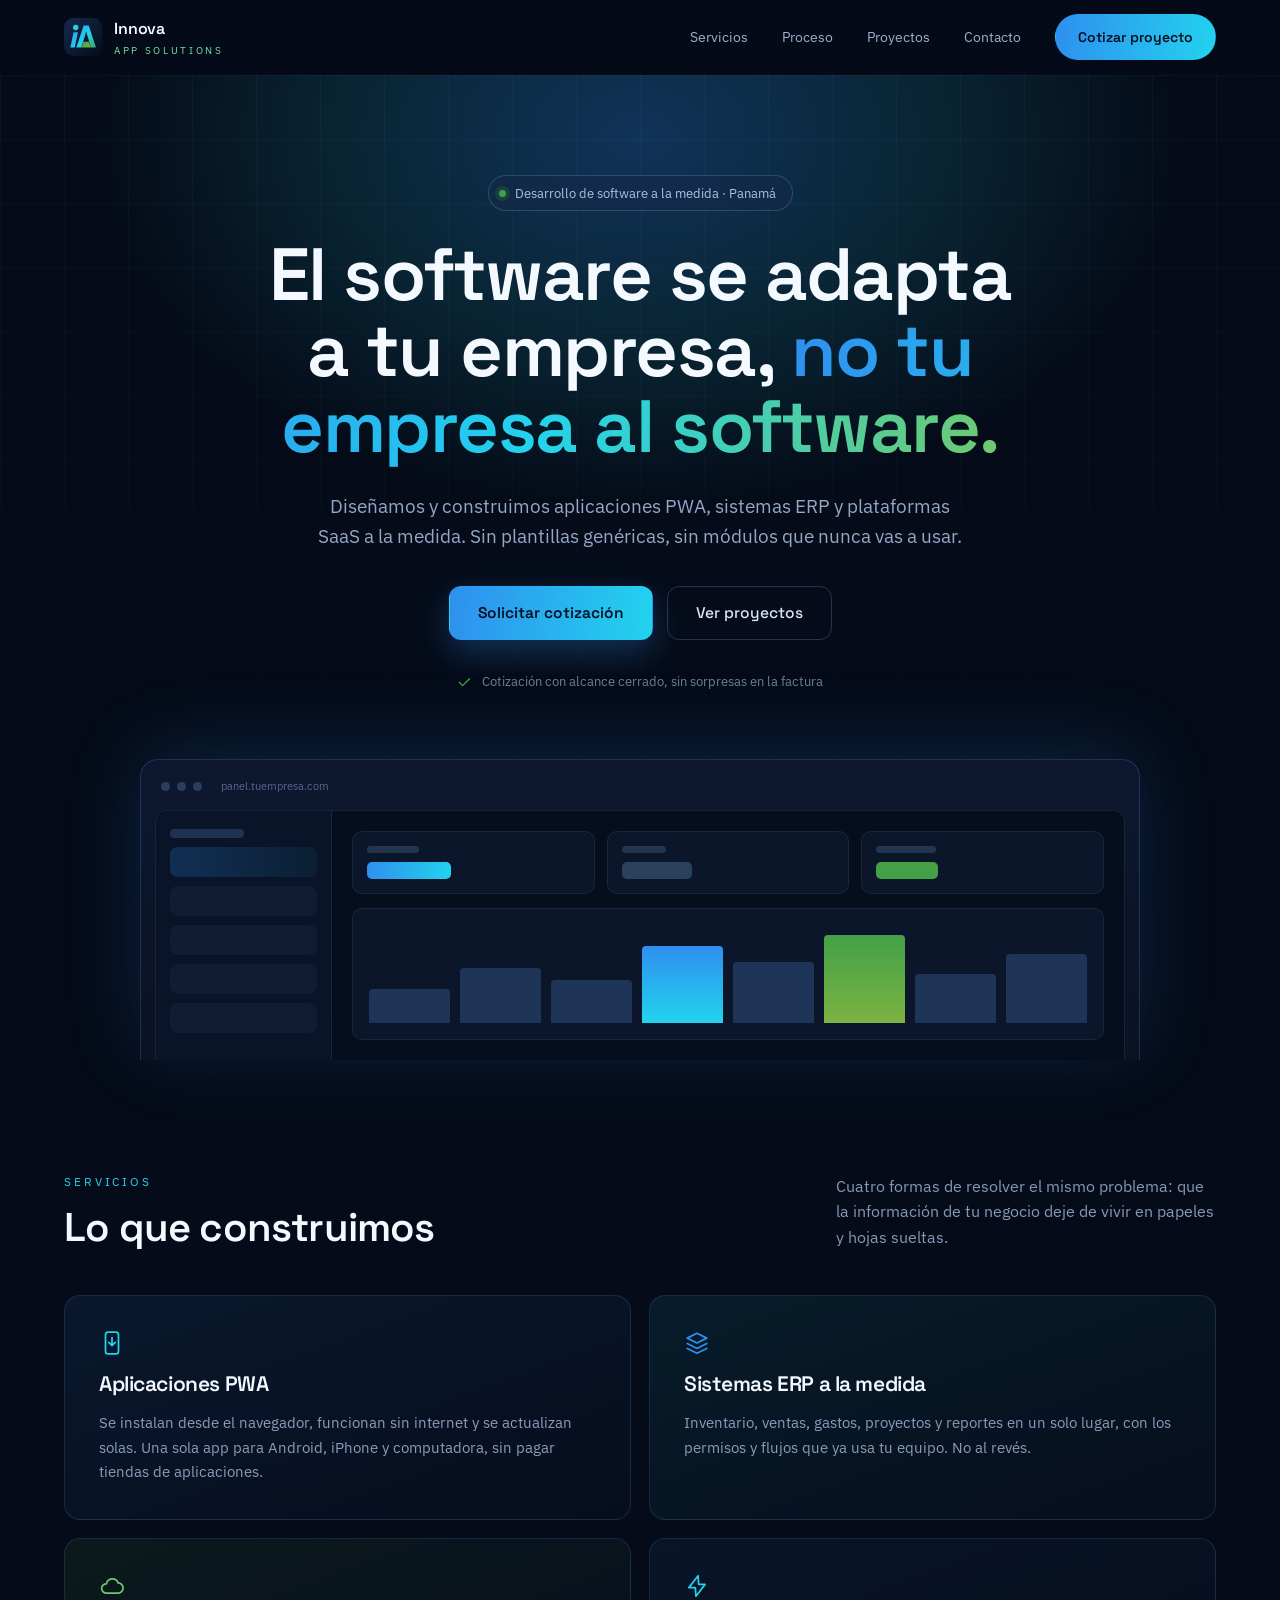
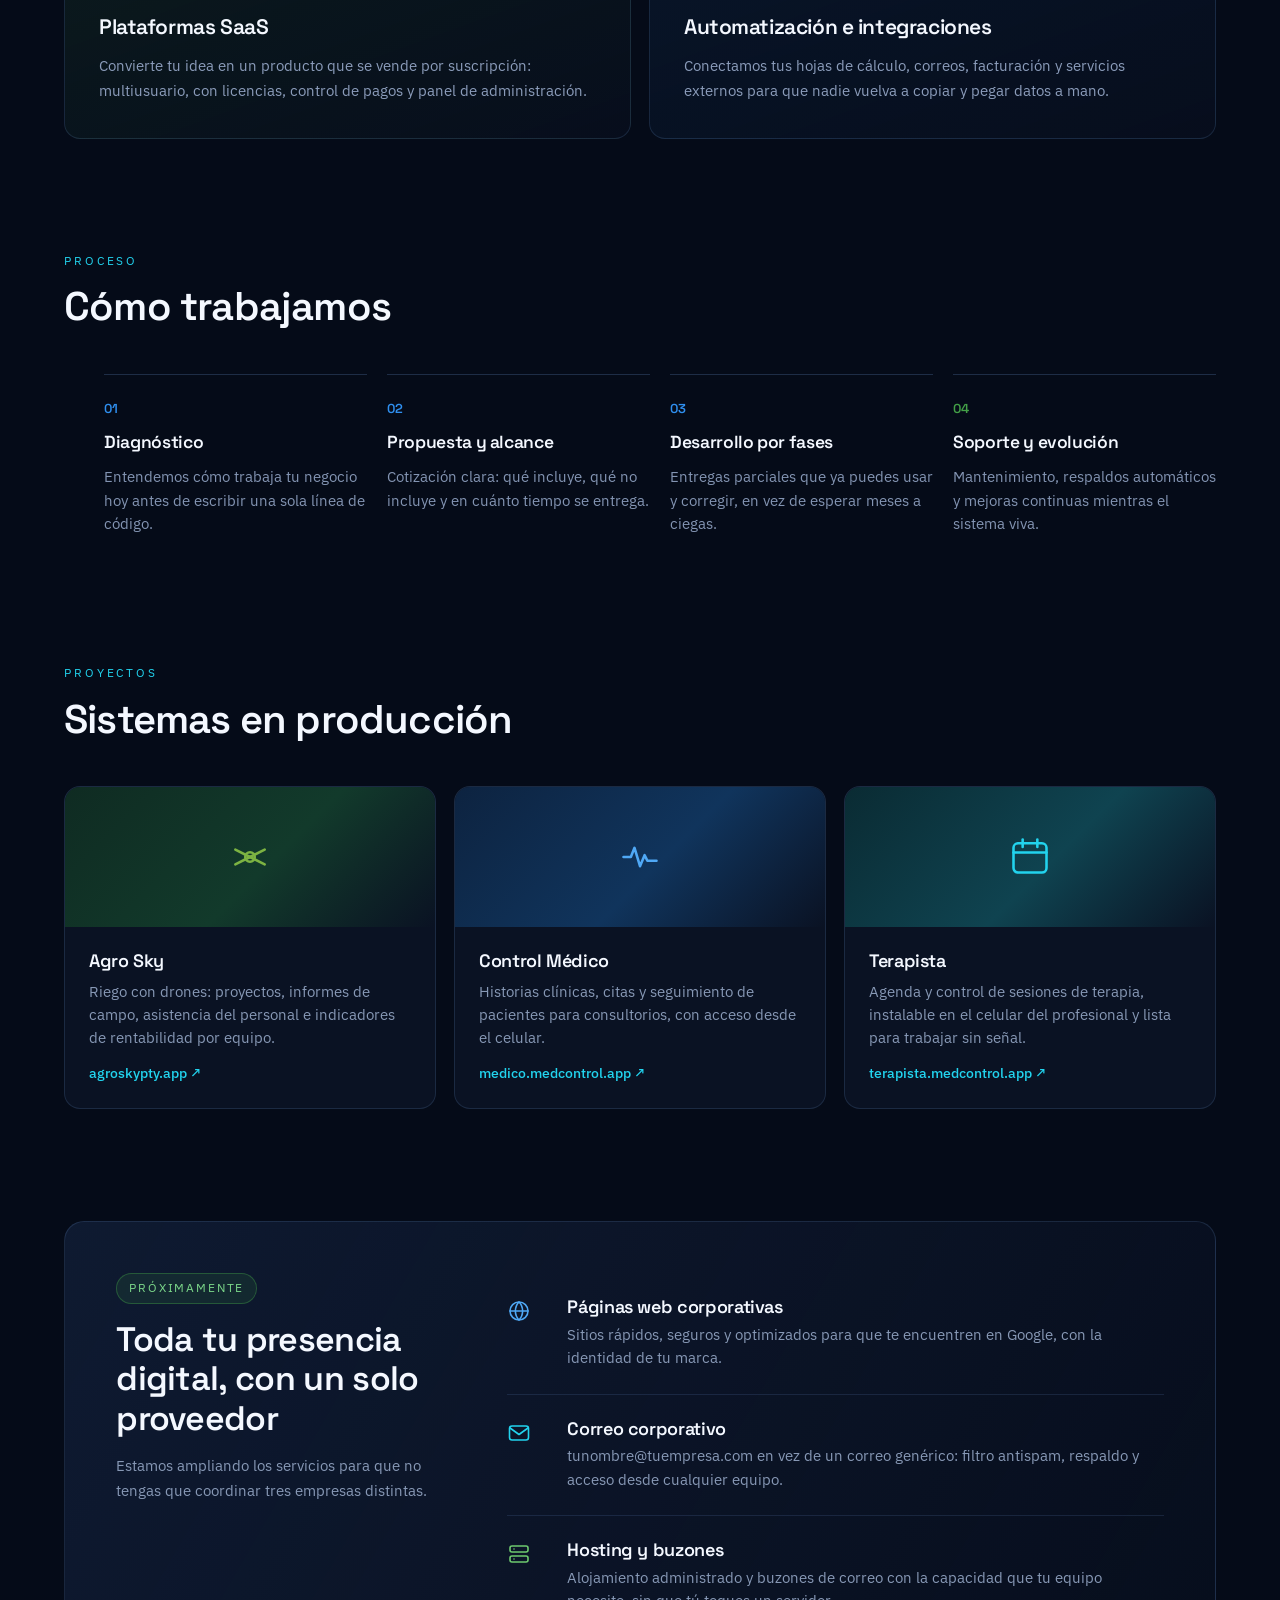
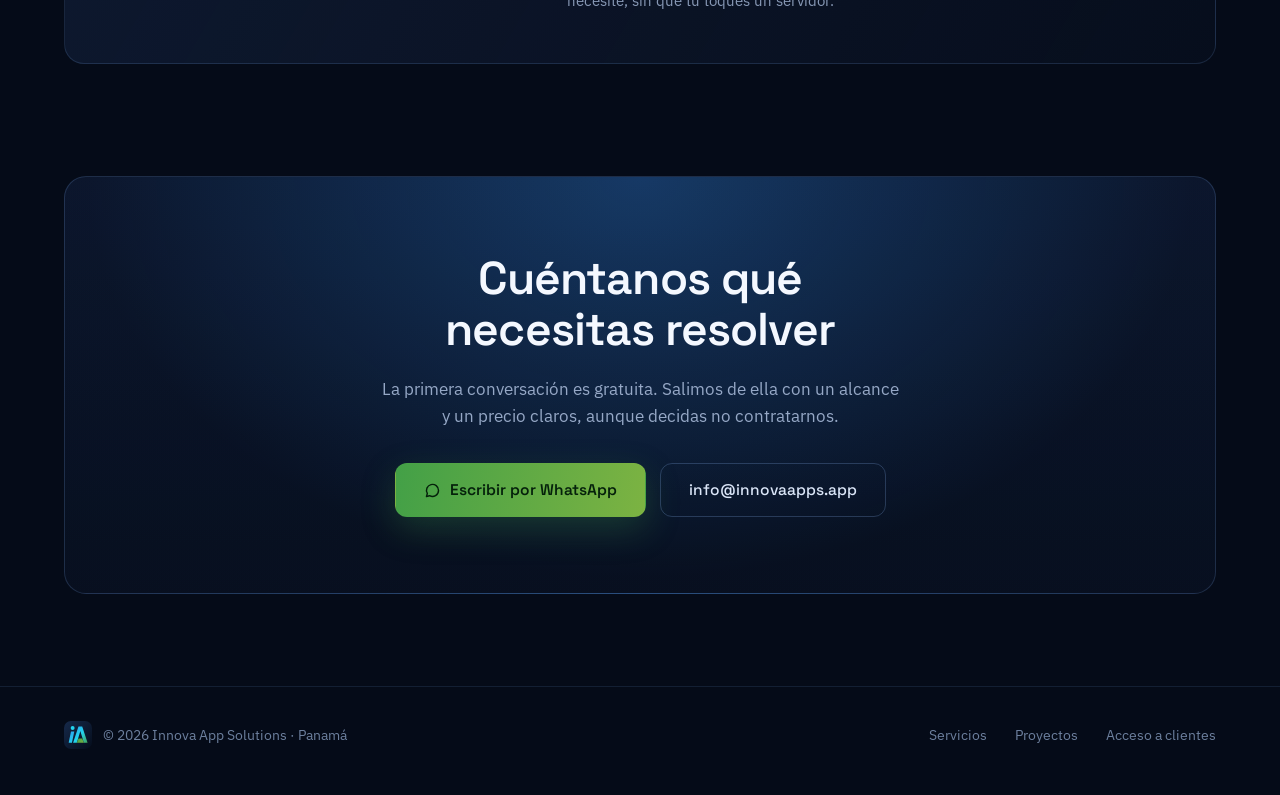
==== web/index.html @ f0f215d7 "Separar sitio web (web/) del panel (app/) y agregar la web publica El frontend del panel pasa de la " ====
<!DOCTYPE html>
<html lang="es">
<head>
<meta charset="UTF-8">
<meta name="viewport" content="width=device-width, initial-scale=1, viewport-fit=cover">

<!--
  Datos de contacto (si cambian, hay que actualizarlos en los tres lugares):
  · Dominio  innovaapps.app     → canonical, og:url, og:image, robots.txt, sitemap.xml
  · WhatsApp 50767604043        → enlace wa.me de la sección Contacto
  · Correo   info@innovaapps.app → enlace mailto y datos estructurados
-->

<title>Innova App Solutions | Software, apps PWA y sistemas ERP a la medida en Panamá</title>
<meta name="description" content="Desarrollamos aplicaciones PWA, sistemas ERP y plataformas SaaS a la medida de tu empresa en Panamá. Cotización con alcance cerrado y soporte continuo.">
<link rel="canonical" href="https://innovaapps.app/">
<meta name="theme-color" content="#050b18">

<meta property="og:type" content="website">
<meta property="og:site_name" content="Innova App Solutions">
<meta property="og:locale" content="es_PA">
<meta property="og:url" content="https://innovaapps.app/">
<meta property="og:title" content="Innova App Solutions | Software a la medida en Panamá">
<meta property="og:description" content="Aplicaciones PWA, sistemas ERP y plataformas SaaS construidos a la medida de tu operación.">
<meta property="og:image" content="https://innovaapps.app/img/icon-512.png">
<meta name="twitter:card" content="summary">

<link rel="icon" href="img/icon-192.png">
<link rel="apple-touch-icon" href="img/icon-192.png">
<link rel="manifest" href="site.webmanifest">

<link rel="preconnect" href="https://fonts.googleapis.com">
<link rel="preconnect" href="https://fonts.gstatic.com" crossorigin>
<link rel="stylesheet" href="https://fonts.googleapis.com/css2?family=Space+Grotesk:wght@400;500;600;700&family=IBM+Plex+Sans:wght@400;500;600&display=swap">
<link rel="stylesheet" href="css/styles.css">

<script type="application/ld+json">
{
  "@context": "https://schema.org",
  "@type": "ProfessionalService",
  "name": "Innova App Solutions",
  "description": "Desarrollo de aplicaciones PWA, sistemas ERP y plataformas SaaS a la medida.",
  "url": "https://innovaapps.app/",
  "email": "info@innovaapps.app",
  "areaServed": "PA",
  "address": { "@type": "PostalAddress", "addressCountry": "PA" }
}
</script>
</head>
<body>

<a class="saltar-al-contenido" href="#contenido">Saltar al contenido</a>

<!-- ====================== ENCABEZADO ====================== -->
<header class="encabezado" id="encabezado">
  <div class="contenedor encabezado__barra">

    <a class="marca" href="#inicio">
      <svg width="38" height="38" viewBox="0 0 120 120" xmlns="http://www.w3.org/2000/svg" role="img" aria-label="Innova App Solutions">
        <defs>
          <linearGradient id="marcaFondo" x1="0" y1="0" x2="120" y2="120" gradientUnits="userSpaceOnUse">
            <stop stop-color="#16294a"/><stop offset="1" stop-color="#050d1c"/>
          </linearGradient>
          <linearGradient id="marcaTrazo" x1="20" y1="24" x2="105" y2="95" gradientUnits="userSpaceOnUse">
            <stop stop-color="#2f8fef"/><stop offset="0.55" stop-color="#22d3ee"/><stop offset="1" stop-color="#43a047"/>
          </linearGradient>
          <linearGradient id="marcaVerde" x1="54" y1="74" x2="90" y2="94" gradientUnits="userSpaceOnUse">
            <stop stop-color="#43a047"/><stop offset="1" stop-color="#7cb342"/>
          </linearGradient>
        </defs>
        <rect width="120" height="120" rx="30" fill="url(#marcaFondo)"/>
        <circle cx="37" cy="30" r="8.5" fill="#22d3ee"/>
        <path d="M30 45 L44 45 L34 93 L20 93 Z" fill="url(#marcaTrazo)"/>
        <path d="M62 24 L78 24 L101 93 L85 93 L70 43 L55 93 L39 93 Z" fill="url(#marcaTrazo)"/>
        <path d="M62 75 L78 75 L85 93 L55 93 Z" fill="url(#marcaVerde)"/>
      </svg>
      <span class="marca__texto">
        <span class="marca__nombre">Innova</span>
        <span class="marca__bajada">App Solutions</span>
      </span>
    </a>

    <button class="menu-boton" id="menu-boton" type="button" aria-expanded="false" aria-controls="navegacion" aria-label="Abrir menú">
      <svg width="22" height="22" viewBox="0 0 24 24" fill="none" stroke="currentColor" stroke-width="2" stroke-linecap="round" aria-hidden="true">
        <path d="M4 7h16"/><path d="M4 12h16"/><path d="M4 17h16"/>
      </svg>
    </button>

    <nav class="navegacion" id="navegacion" aria-label="Navegación principal">
      <a class="navegacion__enlace" href="#servicios">Servicios</a>
      <a class="navegacion__enlace" href="#proceso">Proceso</a>
      <a class="navegacion__enlace" href="#proyectos">Proyectos</a>
      <a class="navegacion__enlace" href="#contacto">Contacto</a>
      <a class="boton boton--nav" href="#contacto">Cotizar proyecto</a>
    </nav>

  </div>
</header>

<main id="contenido">

  <!-- ====================== HERO ====================== -->
  <section class="hero" id="inicio">
    <div class="fondo-hero" aria-hidden="true">
      <span class="fondo-hero__brillo"></span>
      <span class="fondo-hero__malla"></span>
    </div>

    <div class="contenedor hero__inner">
      <p class="etiqueta">
        <span class="etiqueta__punto" aria-hidden="true"></span>
        Desarrollo de software a la medida · Panamá
      </p>

      <h1 class="hero__titulo">
        El software se adapta a tu empresa,
        <span class="texto-degradado">no tu empresa al software.</span>
      </h1>

      <p class="hero__bajada">
        Diseñamos y construimos aplicaciones PWA, sistemas ERP y plataformas SaaS a la medida.
        Sin plantillas genéricas, sin módulos que nunca vas a usar.
      </p>

      <div class="hero__acciones">
        <a class="boton boton--principal" href="#contacto">Solicitar cotización</a>
        <a class="boton boton--borde" href="#proyectos">Ver proyectos</a>
      </div>

      <p class="hero__nota">
        <svg width="15" height="15" viewBox="0 0 24 24" fill="none" stroke="#43a047" stroke-width="2.2" stroke-linecap="round" stroke-linejoin="round" aria-hidden="true"><path d="M20 6 L9 17 L4 12"/></svg>
        Cotización con alcance cerrado, sin sorpresas en la factura
      </p>
    </div>

    <!-- Maqueta decorativa de un panel de gestión -->
    <div class="contenedor maqueta" aria-hidden="true">
      <div class="maqueta__ventana">
        <div class="maqueta__barra">
          <span class="maqueta__punto"></span>
          <span class="maqueta__punto"></span>
          <span class="maqueta__punto"></span>
          <span class="maqueta__url">panel.tuempresa.com</span>
        </div>
        <div class="maqueta__cuerpo">
          <div class="maqueta__lateral">
            <span class="maqueta__titulo-falso"></span>
            <span class="maqueta__item maqueta__item--activo"></span>
            <span class="maqueta__item"></span>
            <span class="maqueta__item"></span>
            <span class="maqueta__item"></span>
            <span class="maqueta__item"></span>
          </div>
          <div class="maqueta__panel">
            <div class="maqueta__tarjetas">
              <div class="maqueta__tarjeta">
                <span class="maqueta__etiqueta-falsa" style="width: 52px;"></span>
                <span class="maqueta__cifra-falsa maqueta__cifra-falsa--azul" style="width: 84px;"></span>
              </div>
              <div class="maqueta__tarjeta">
                <span class="maqueta__etiqueta-falsa" style="width: 44px;"></span>
                <span class="maqueta__cifra-falsa" style="width: 70px;"></span>
              </div>
              <div class="maqueta__tarjeta">
                <span class="maqueta__etiqueta-falsa" style="width: 60px;"></span>
                <span class="maqueta__cifra-falsa maqueta__cifra-falsa--verde" style="width: 62px;"></span>
              </div>
            </div>
            <div class="maqueta__grafica">
              <span class="maqueta__barra-grafica" style="height: 34%;"></span>
              <span class="maqueta__barra-grafica" style="height: 56%;"></span>
              <span class="maqueta__barra-grafica" style="height: 44%;"></span>
              <span class="maqueta__barra-grafica maqueta__barra-grafica--azul" style="height: 78%;"></span>
              <span class="maqueta__barra-grafica" style="height: 62%;"></span>
              <span class="maqueta__barra-grafica maqueta__barra-grafica--verde" style="height: 90%;"></span>
              <span class="maqueta__barra-grafica" style="height: 50%;"></span>
              <span class="maqueta__barra-grafica" style="height: 70%;"></span>
            </div>
          </div>
        </div>
      </div>
    </div>
  </section>

  <!-- ====================== SERVICIOS ====================== -->
  <section class="seccion" id="servicios">
    <div class="contenedor">

      <div class="seccion__encabezado">
        <div class="seccion__intro">
          <p class="seccion__rotulo">Servicios</p>
          <h2 class="seccion__titulo">Lo que construimos</h2>
        </div>
        <p class="seccion__apoyo">
          Cuatro formas de resolver el mismo problema: que la información de tu negocio
          deje de vivir en papeles y hojas sueltas.
        </p>
      </div>

      <div class="servicios">

        <article class="servicio">
          <svg width="26" height="26" viewBox="0 0 24 24" fill="none" stroke="#22d3ee" stroke-width="1.6" stroke-linecap="round" stroke-linejoin="round" aria-hidden="true">
            <rect x="6" y="2" width="12" height="20" rx="2.5"/><path d="M12 7 v7"/><path d="M9 11.5 L12 14.5 L15 11.5"/>
          </svg>
          <h3 class="servicio__titulo">Aplicaciones PWA</h3>
          <p class="servicio__texto">
            Se instalan desde el navegador, funcionan sin internet y se actualizan solas.
            Una sola app para Android, iPhone y computadora, sin pagar tiendas de aplicaciones.
          </p>
        </article>

        <article class="servicio servicio--cyan">
          <svg width="26" height="26" viewBox="0 0 24 24" fill="none" stroke="#2f8fef" stroke-width="1.6" stroke-linecap="round" stroke-linejoin="round" aria-hidden="true">
            <path d="M12 3 L21 7.5 L12 12 L3 7.5 Z"/><path d="M3 12.5 L12 17 L21 12.5"/><path d="M3 17 L12 21.5 L21 17"/>
          </svg>
          <h3 class="servicio__titulo">Sistemas ERP a la medida</h3>
          <p class="servicio__texto">
            Inventario, ventas, gastos, proyectos y reportes en un solo lugar, con los permisos
            y flujos que ya usa tu equipo. No al revés.
          </p>
        </article>

        <article class="servicio servicio--verde">
          <svg width="26" height="26" viewBox="0 0 24 24" fill="none" stroke="#6ec96f" stroke-width="1.6" stroke-linecap="round" stroke-linejoin="round" aria-hidden="true">
            <path d="M6.5 18.5 A4.2 4.2 0 0 1 6.8 10.1 A5.6 5.6 0 0 1 17.6 9.2 A3.9 3.9 0 0 1 17.6 18.5 Z"/>
          </svg>
          <h3 class="servicio__titulo">Plataformas SaaS</h3>
          <p class="servicio__texto">
            Convierte tu idea en un producto que se vende por suscripción: multiusuario,
            con licencias, control de pagos y panel de administración.
          </p>
        </article>

        <article class="servicio servicio--azul">
          <svg width="26" height="26" viewBox="0 0 24 24" fill="none" stroke="#22d3ee" stroke-width="1.6" stroke-linecap="round" stroke-linejoin="round" aria-hidden="true">
            <path d="M13 2.5 L4.5 13.5 h6 L11 21.5 L19.5 10.5 h-6 Z"/>
          </svg>
          <h3 class="servicio__titulo">Automatización e integraciones</h3>
          <p class="servicio__texto">
            Conectamos tus hojas de cálculo, correos, facturación y servicios externos
            para que nadie vuelva a copiar y pegar datos a mano.
          </p>
        </article>

      </div>
    </div>
  </section>

  <!-- ====================== PROCESO ====================== -->
  <section class="seccion" id="proceso">
    <div class="contenedor">

      <div class="seccion__encabezado">
        <div class="seccion__intro">
          <p class="seccion__rotulo">Proceso</p>
          <h2 class="seccion__titulo">Cómo trabajamos</h2>
        </div>
      </div>

      <ol class="proceso">
        <li class="paso">
          <span class="paso__numero">01</span>
          <h3 class="paso__titulo">Diagnóstico</h3>
          <p class="paso__texto">Entendemos cómo trabaja tu negocio hoy antes de escribir una sola línea de código.</p>
        </li>
        <li class="paso">
          <span class="paso__numero">02</span>
          <h3 class="paso__titulo">Propuesta y alcance</h3>
          <p class="paso__texto">Cotización clara: qué incluye, qué no incluye y en cuánto tiempo se entrega.</p>
        </li>
        <li class="paso">
          <span class="paso__numero">03</span>
          <h3 class="paso__titulo">Desarrollo por fases</h3>
          <p class="paso__texto">Entregas parciales que ya puedes usar y corregir, en vez de esperar meses a ciegas.</p>
        </li>
        <li class="paso">
          <span class="paso__numero paso__numero--verde">04</span>
          <h3 class="paso__titulo">Soporte y evolución</h3>
          <p class="paso__texto">Mantenimiento, respaldos automáticos y mejoras continuas mientras el sistema viva.</p>
        </li>
      </ol>

    </div>
  </section>

  <!-- ====================== PROYECTOS ====================== -->
  <section class="seccion" id="proyectos">
    <div class="contenedor">

      <div class="seccion__encabezado">
        <div class="seccion__intro">
          <p class="seccion__rotulo">Proyectos</p>
          <h2 class="seccion__titulo">Sistemas en producción</h2>
        </div>
      </div>

      <div class="proyectos">

        <article class="proyecto">
          <div class="proyecto__portada proyecto__portada--verde">
            <svg width="44" height="44" viewBox="0 0 24 24" fill="none" stroke="#7cb342" stroke-width="1.4" stroke-linecap="round" aria-hidden="true">
              <path d="M12 12 L4 8"/><path d="M12 12 L20 8"/><path d="M12 12 L4 16"/><path d="M12 12 L20 16"/><circle cx="12" cy="12" r="2.6"/>
            </svg>
          </div>
          <div class="proyecto__cuerpo">
            <h3 class="proyecto__titulo">Agro Sky</h3>
            <p class="proyecto__texto">
              Riego con drones: proyectos, informes de campo, asistencia del personal
              e indicadores de rentabilidad por equipo.
            </p>
            <a class="proyecto__enlace" href="https://agroskypty.app" target="_blank" rel="noopener">agroskypty.app ↗</a>
          </div>
        </article>

        <article class="proyecto">
          <div class="proyecto__portada proyecto__portada--azul">
            <svg width="44" height="44" viewBox="0 0 24 24" fill="none" stroke="#4fa8f5" stroke-width="1.4" stroke-linecap="round" stroke-linejoin="round" aria-hidden="true">
              <path d="M3 12 h4 l2 -5 l3 10 l2.5 -6 l1.5 3 h5"/>
            </svg>
          </div>
          <div class="proyecto__cuerpo">
            <h3 class="proyecto__titulo">Control Médico</h3>
            <p class="proyecto__texto">
              Historias clínicas, citas y seguimiento de pacientes para consultorios,
              con acceso desde el celular.
            </p>
            <a class="proyecto__enlace" href="https://medico.medcontrol.app" target="_blank" rel="noopener">medico.medcontrol.app ↗</a>
          </div>
        </article>

        <article class="proyecto">
          <div class="proyecto__portada proyecto__portada--cyan">
            <svg width="44" height="44" viewBox="0 0 24 24" fill="none" stroke="#22d3ee" stroke-width="1.4" stroke-linecap="round" stroke-linejoin="round" aria-hidden="true">
              <rect x="3" y="4.5" width="18" height="16" rx="2.5"/><path d="M3 9.5 h18"/><path d="M8 2.5 v4"/><path d="M16 2.5 v4"/>
            </svg>
          </div>
          <div class="proyecto__cuerpo">
            <h3 class="proyecto__titulo">Terapista</h3>
            <p class="proyecto__texto">
              Agenda y control de sesiones de terapia, instalable en el celular del profesional
              y lista para trabajar sin señal.
            </p>
            <a class="proyecto__enlace" href="https://terapista.medcontrol.app" target="_blank" rel="noopener">terapista.medcontrol.app ↗</a>
          </div>
        </article>

      </div>
    </div>
  </section>

  <!-- ====================== PRÓXIMAMENTE ====================== -->
  <section class="seccion" id="expansion">
    <div class="contenedor">
      <div class="expansion">

        <div class="expansion__intro">
          <p class="insignia">Próximamente</p>
          <h2 class="expansion__titulo">Toda tu presencia digital, con un solo proveedor</h2>
          <p class="expansion__texto">
            Estamos ampliando los servicios para que no tengas que coordinar tres empresas distintas.
          </p>
        </div>

        <div class="expansion__lista">

          <div class="expansion__item">
            <svg width="24" height="24" viewBox="0 0 24 24" fill="none" stroke="#4fa8f5" stroke-width="1.6" stroke-linecap="round" stroke-linejoin="round" aria-hidden="true">
              <circle cx="12" cy="12" r="9"/><path d="M3 12 h18"/><path d="M12 3 a13 13 0 0 1 0 18 a13 13 0 0 1 0 -18"/>
            </svg>
            <div class="expansion__detalle">
              <h3 class="expansion__item-titulo">Páginas web corporativas</h3>
              <p class="expansion__item-texto">
                Sitios rápidos, seguros y optimizados para que te encuentren en Google,
                con la identidad de tu marca.
              </p>
            </div>
          </div>

          <div class="expansion__item">
            <svg width="24" height="24" viewBox="0 0 24 24" fill="none" stroke="#22d3ee" stroke-width="1.6" stroke-linecap="round" stroke-linejoin="round" aria-hidden="true">
              <rect x="2.5" y="5" width="19" height="14" rx="2.5"/><path d="M3 7 L12 13.5 L21 7"/>
            </svg>
            <div class="expansion__detalle">
              <h3 class="expansion__item-titulo">Correo corporativo</h3>
              <p class="expansion__item-texto">
                tunombre@tuempresa.com en vez de un correo genérico: filtro antispam,
                respaldo y acceso desde cualquier equipo.
              </p>
            </div>
          </div>

          <div class="expansion__item">
            <svg width="24" height="24" viewBox="0 0 24 24" fill="none" stroke="#6ec96f" stroke-width="1.6" stroke-linecap="round" stroke-linejoin="round" aria-hidden="true">
              <rect x="3" y="4" width="18" height="6" rx="2"/><rect x="3" y="14" width="18" height="6" rx="2"/><path d="M7 7 h0.01"/><path d="M7 17 h0.01"/>
            </svg>
            <div class="expansion__detalle">
              <h3 class="expansion__item-titulo">Hosting y buzones</h3>
              <p class="expansion__item-texto">
                Alojamiento administrado y buzones de correo con la capacidad que tu equipo
                necesite, sin que tú toques un servidor.
              </p>
            </div>
          </div>

        </div>
      </div>
    </div>
  </section>

  <!-- ====================== CONTACTO ====================== -->
  <section class="seccion" id="contacto">
    <div class="contenedor">
      <div class="contacto">
        <h2 class="contacto__titulo">Cuéntanos qué necesitas resolver</h2>
        <p class="contacto__texto">
          La primera conversación es gratuita. Salimos de ella con un alcance y un precio claros,
          aunque decidas no contratarnos.
        </p>
        <div class="contacto__acciones">
          <a class="boton boton--verde" href="https://wa.me/50767604043" target="_blank" rel="noopener">
            <svg width="17" height="17" viewBox="0 0 24 24" fill="none" stroke="currentColor" stroke-width="2" stroke-linecap="round" stroke-linejoin="round" aria-hidden="true">
              <path d="M20.5 12 a8.5 8.5 0 0 1 -12.6 7.4 L3.5 20.5 L4.7 16.2 A8.5 8.5 0 1 1 20.5 12 Z"/>
            </svg>
            Escribir por WhatsApp
          </a>
          <a class="boton boton--borde" href="mailto:info@innovaapps.app">info@innovaapps.app</a>
        </div>
      </div>
    </div>
  </section>

</main>

<!-- ====================== PIE ====================== -->
<footer class="pie">
  <div class="contenedor pie__barra">
    <p class="pie__marca">
      <svg width="28" height="28" viewBox="0 0 120 120" xmlns="http://www.w3.org/2000/svg" aria-hidden="true">
        <rect width="120" height="120" rx="30" fill="url(#marcaFondo)"/>
        <circle cx="37" cy="30" r="8.5" fill="#22d3ee"/>
        <path d="M30 45 L44 45 L34 93 L20 93 Z" fill="url(#marcaTrazo)"/>
        <path d="M62 24 L78 24 L101 93 L85 93 L70 43 L55 93 L39 93 Z" fill="url(#marcaTrazo)"/>
        <path d="M62 75 L78 75 L85 93 L55 93 Z" fill="url(#marcaVerde)"/>
      </svg>
      <span>&copy; <span id="anio">2026</span> Innova App Solutions · Panamá</span>
    </p>
    <nav class="pie__enlaces" aria-label="Enlaces del pie">
      <a href="#servicios">Servicios</a>
      <a href="#proyectos">Proyectos</a>
      <a href="https://app.innovaapps.app" target="_blank" rel="noopener">Acceso a clientes</a>
    </nav>
  </div>
</footer>

<script src="js/main.js" defer></script>
</body>
</html>
---- web/css/styles.css ----
/* ==========================================================================
   Innova App Solutions — sitio web público
   Paleta y tipografía de la marca. Modo oscuro fijo (dirección "Opción A").
   ========================================================================== */

:root {
  --navy-900: #050b18;
  --navy-800: #0a1223;
  --navy-700: #0c1830;
  --navy-600: #101c33;

  --blue: #2f8fef;
  --cyan: #22d3ee;
  --green: #43a047;
  --green-2: #7cb342;

  --texto: #cfdaef;
  --texto-fuerte: #f4f8ff;
  --texto-suave: #8798b5;
  --texto-tenue: #6c8099;

  --borde: rgba(120, 165, 230, 0.16);
  --borde-fuerte: rgba(140, 180, 240, 0.24);

  --degradado: linear-gradient(100deg, var(--blue), var(--cyan));
  --degradado-texto: linear-gradient(96deg, #2f8fef 0%, #22d3ee 48%, #6ec96f 100%);

  --radio: 16px;
  --radio-sm: 12px;

  --ancho: 1280px;
  --gutter: clamp(20px, 5vw, 80px);

  --fuente-titulo: "Space Grotesk", ui-sans-serif, system-ui, sans-serif;
  --fuente-texto: "IBM Plex Sans", ui-sans-serif, system-ui, sans-serif;
}

*,
*::before,
*::after { box-sizing: border-box; }

html {
  scroll-behavior: smooth;
  scroll-padding-top: 96px;
  -webkit-text-size-adjust: 100%;
}

body {
  margin: 0;
  background: var(--navy-900);
  color: var(--texto);
  font-family: var(--fuente-texto);
  font-size: 16px;
  line-height: 1.6;
  -webkit-font-smoothing: antialiased;
  overflow-x: hidden;
}

h1, h2, h3, h4 {
  margin: 0;
  font-family: var(--fuente-titulo);
  font-weight: 600;
  letter-spacing: -0.02em;
  line-height: 1.1;
  color: var(--texto-fuerte);
}

p { margin: 0; }
img, svg { max-width: 100%; }
ul { margin: 0; padding: 0; list-style: none; }

a {
  color: var(--cyan);
  text-decoration: none;
  transition: color 0.16s ease;
}
a:hover { color: #7ce7f7; }

:focus-visible {
  outline: 2px solid var(--cyan);
  outline-offset: 3px;
  border-radius: 4px;
}

.contenedor {
  width: 100%;
  max-width: var(--ancho);
  margin: 0 auto;
  padding-inline: var(--gutter);
}

.solo-lectores {
  position: absolute;
  width: 1px;
  height: 1px;
  padding: 0;
  margin: -1px;
  overflow: hidden;
  clip-path: inset(50%);
  white-space: nowrap;
}

.saltar-al-contenido {
  position: absolute;
  top: -100px;
  left: 16px;
  z-index: 100;
  padding: 12px 20px;
  border-radius: var(--radio-sm);
  background: var(--cyan);
  color: #041022;
  font-weight: 600;
  transition: top 0.18s ease;
}
.saltar-al-contenido:focus { top: 16px; color: #041022; }

/* ---------- Botones ---------- */

.boton {
  display: inline-flex;
  align-items: center;
  justify-content: center;
  gap: 9px;
  min-height: 48px;
  padding: 14px 28px;
  border: 1px solid transparent;
  border-radius: var(--radio-sm);
  font-family: var(--fuente-titulo);
  font-size: 15.5px;
  font-weight: 600;
  text-align: center;
  cursor: pointer;
  transition: transform 0.16s ease, box-shadow 0.16s ease, background 0.16s ease;
}
.boton:hover { transform: translateY(-1px); }
.boton:active { transform: translateY(0); }

.boton--principal {
  background: var(--degradado);
  color: #041022;
  box-shadow: 0 12px 34px rgba(47, 143, 239, 0.30);
}
.boton--principal:hover {
  color: #041022;
  box-shadow: 0 16px 40px rgba(47, 143, 239, 0.40);
}

.boton--verde {
  background: linear-gradient(100deg, var(--green), var(--green-2));
  color: #05210b;
  box-shadow: 0 12px 34px rgba(67, 160, 71, 0.26);
}
.boton--verde:hover { color: #05210b; }

.boton--borde {
  border-color: var(--borde-fuerte);
  background: transparent;
  color: #dbe6f8;
  font-weight: 500;
}
.boton--borde:hover {
  color: var(--texto-fuerte);
  background: rgba(140, 180, 240, 0.08);
}

.boton--nav {
  min-height: 42px;
  padding: 11px 22px;
  border-radius: 999px;
  background: var(--degradado);
  color: #041022;
  font-size: 14px;
}
.boton--nav:hover { color: #041022; }

/* ---------- Encabezado ---------- */

.encabezado {
  position: sticky;
  top: 0;
  z-index: 50;
  background: rgba(5, 11, 24, 0.72);
  backdrop-filter: blur(14px);
  -webkit-backdrop-filter: blur(14px);
  border-bottom: 1px solid transparent;
  transition: border-color 0.2s ease, background 0.2s ease;
}
.encabezado.esta-desplazado {
  border-bottom-color: var(--borde);
  background: rgba(5, 11, 24, 0.92);
}

.encabezado__barra {
  display: flex;
  align-items: center;
  justify-content: space-between;
  gap: 24px;
  min-height: 74px;
}

.marca {
  display: flex;
  align-items: center;
  gap: 12px;
  color: inherit;
}
.marca:hover { color: inherit; }
.marca__texto { display: flex; flex-direction: column; gap: 1px; }
.marca__nombre {
  font-family: var(--fuente-titulo);
  font-size: 16px;
  font-weight: 600;
  color: var(--texto-fuerte);
  letter-spacing: -0.01em;
}
.marca__bajada {
  font-size: 9.5px;
  letter-spacing: 0.28em;
  text-transform: uppercase;
  color: #6ee7a8;
}

.navegacion { display: flex; align-items: center; gap: 34px; }
.navegacion__enlace {
  color: #9fb0cc;
  font-size: 14px;
  padding: 6px 0;
}
.navegacion__enlace:hover { color: var(--texto-fuerte); }

.menu-boton {
  display: none;
  align-items: center;
  justify-content: center;
  width: 46px;
  height: 46px;
  padding: 0;
  border: 1px solid var(--borde);
  border-radius: 10px;
  background: rgba(23, 40, 71, 0.5);
  color: var(--texto-fuerte);
  cursor: pointer;
}

/* ---------- Fondo decorativo ---------- */

.fondo-hero {
  position: absolute;
  inset: 0;
  overflow: hidden;
  pointer-events: none;
}
.fondo-hero__brillo {
  position: absolute;
  top: -320px;
  left: 50%;
  transform: translateX(-50%);
  width: min(1100px, 130vw);
  height: 760px;
  background: radial-gradient(ellipse at center,
    rgba(47, 143, 239, 0.30) 0%,
    rgba(34, 211, 238, 0.13) 38%,
    rgba(5, 11, 24, 0) 70%);
}
.fondo-hero__malla {
  position: absolute;
  inset: 0;
  background-image:
    linear-gradient(rgba(120, 160, 220, 0.055) 1px, transparent 1px),
    linear-gradient(90deg, rgba(120, 160, 220, 0.055) 1px, transparent 1px);
  background-size: 64px 64px;
  -webkit-mask-image: linear-gradient(#000 0%, transparent 88%);
  mask-image: linear-gradient(#000 0%, transparent 88%);
}

/* ---------- Hero ---------- */

.hero {
  position: relative;
  padding-block: clamp(64px, 9vw, 100px) 0;
}
.hero__inner {
  position: relative;
  display: flex;
  flex-direction: column;
  align-items: center;
  gap: 26px;
  text-align: center;
}

.etiqueta {
  display: inline-flex;
  align-items: center;
  gap: 9px;
  padding: 7px 16px 7px 10px;
  border: 1px solid rgba(120, 170, 235, 0.25);
  border-radius: 999px;
  background: rgba(23, 40, 71, 0.55);
  font-size: 12.5px;
  color: #a9c3e6;
}
.etiqueta__punto {
  width: 7px;
  height: 7px;
  border-radius: 50%;
  background: var(--green);
  box-shadow: 0 0 0 4px rgba(67, 160, 71, 0.18);
}

.hero__titulo {
  font-size: clamp(38px, 6.4vw, 74px);
  line-height: 1.03;
  max-width: 940px;
  text-wrap: balance;
}
.texto-degradado {
  background: var(--degradado-texto);
  -webkit-background-clip: text;
  background-clip: text;
  color: transparent;
}

.hero__bajada {
  font-size: clamp(16px, 1.9vw, 18.5px);
  line-height: 1.62;
  color: #94a7c6;
  max-width: 660px;
  text-wrap: pretty;
}

.hero__acciones {
  display: flex;
  flex-wrap: wrap;
  justify-content: center;
  gap: 14px;
  margin-top: 8px;
}

.hero__nota {
  display: flex;
  align-items: center;
  justify-content: center;
  gap: 10px;
  margin-top: 6px;
  font-size: 13px;
  color: var(--texto-tenue);
}
.hero__nota svg { flex-shrink: 0; }

/* ---------- Maqueta del panel ---------- */

.maqueta {
  position: relative;
  display: flex;
  justify-content: center;
  margin-top: clamp(48px, 6vw, 66px);
}
.maqueta__ventana {
  width: min(1000px, 100%);
  padding: 14px 14px 0;
  border: 1px solid rgba(120, 165, 230, 0.20);
  border-bottom: none;
  border-radius: 18px 18px 0 0;
  background: linear-gradient(180deg, #0d1830 0%, #0a1224 100%);
  box-shadow: 0 -10px 80px rgba(47, 143, 239, 0.18);
}
.maqueta__barra {
  display: flex;
  align-items: center;
  gap: 7px;
  padding: 4px 6px 14px;
}
.maqueta__punto {
  width: 9px;
  height: 9px;
  border-radius: 50%;
  background: #2b3d5f;
}
.maqueta__url {
  margin-left: 12px;
  font-size: 11px;
  color: #55688a;
}
.maqueta__cuerpo {
  display: grid;
  grid-template-columns: 176px minmax(0, 1fr);
  border: 1px solid rgba(120, 165, 230, 0.14);
  border-bottom: none;
  border-radius: 12px 12px 0 0;
  overflow: hidden;
  background: #060e1e;
}
.maqueta__lateral {
  display: flex;
  flex-direction: column;
  gap: 9px;
  padding: 18px 14px;
  background: rgba(13, 26, 50, 0.5);
  border-right: 1px solid rgba(120, 165, 230, 0.12);
}
.maqueta__titulo-falso {
  height: 9px;
  width: 74px;
  border-radius: 4px;
  background: #1e3151;
}
.maqueta__item { height: 30px; border-radius: 8px; background: var(--navy-600); }
.maqueta__item--activo { background: linear-gradient(90deg, rgba(47,143,239,0.22), rgba(34,211,238,0.06)); }

.maqueta__panel {
  display: flex;
  flex-direction: column;
  gap: 14px;
  padding: 20px;
}
.maqueta__tarjetas {
  display: grid;
  grid-template-columns: repeat(3, minmax(0, 1fr));
  gap: 12px;
}
.maqueta__tarjeta {
  display: flex;
  flex-direction: column;
  gap: 9px;
  padding: 14px;
  border: 1px solid rgba(120, 165, 230, 0.10);
  border-radius: 10px;
  background: #0c162b;
}
.maqueta__etiqueta-falsa { height: 7px; border-radius: 4px; background: #22364f; }
.maqueta__cifra-falsa { height: 17px; border-radius: 5px; background: #2b425f; }
.maqueta__cifra-falsa--azul { background: var(--degradado); }
.maqueta__cifra-falsa--verde { background: var(--green); }

.maqueta__grafica {
  display: flex;
  align-items: flex-end;
  gap: 10px;
  height: 132px;
  padding: 16px;
  border: 1px solid rgba(120, 165, 230, 0.10);
  border-radius: 10px;
  background: #0c162b;
}
.maqueta__barra-grafica {
  flex-grow: 1;
  border-radius: 4px 4px 0 0;
  background: #1f3557;
}
.maqueta__barra-grafica--azul { background: linear-gradient(180deg, var(--blue), var(--cyan)); }
.maqueta__barra-grafica--verde { background: linear-gradient(180deg, var(--green), var(--green-2)); }

/* ---------- Secciones ---------- */

.seccion { padding-block: clamp(72px, 9vw, 112px) 0; }

.seccion__encabezado {
  display: flex;
  align-items: flex-end;
  justify-content: space-between;
  gap: 40px;
  margin-bottom: clamp(32px, 4vw, 44px);
}
.seccion__intro {
  display: flex;
  flex-direction: column;
  gap: 14px;
  max-width: 620px;
}
.seccion__rotulo {
  font-size: 12px;
  letter-spacing: 0.24em;
  text-transform: uppercase;
  color: var(--cyan);
}
.seccion__titulo {
  font-size: clamp(28px, 4vw, 40px);
  line-height: 1.14;
}
.seccion__apoyo {
  font-size: 15.5px;
  line-height: 1.65;
  color: var(--texto-suave);
  max-width: 380px;
}
.seccion__enlace { font-size: 14.5px; white-space: nowrap; }

/* ---------- Servicios ---------- */

.servicios {
  display: grid;
  grid-template-columns: repeat(2, minmax(0, 1fr));
  gap: 18px;
}
.servicio {
  display: flex;
  flex-direction: column;
  gap: 16px;
  padding: clamp(24px, 3vw, 34px);
  border: 1px solid var(--borde);
  border-radius: var(--radio);
  background: linear-gradient(160deg, rgba(47, 143, 239, 0.10), rgba(10, 18, 36, 0.4));
  transition: border-color 0.18s ease, transform 0.18s ease;
}
.servicio:hover {
  border-color: rgba(120, 165, 230, 0.34);
  transform: translateY(-2px);
}
.servicio--cyan { background: linear-gradient(160deg, rgba(34, 211, 238, 0.09), rgba(10, 18, 36, 0.4)); }
.servicio--verde { background: linear-gradient(160deg, rgba(67, 160, 71, 0.10), rgba(10, 18, 36, 0.4)); }
.servicio--azul { background: linear-gradient(160deg, rgba(47, 143, 239, 0.08), rgba(10, 18, 36, 0.4)); }
.servicio__titulo { font-size: clamp(19px, 2.2vw, 21px); }
.servicio__texto {
  font-size: 15px;
  line-height: 1.66;
  color: #8b9cba;
}

/* ---------- Proceso ---------- */

.proceso {
  display: grid;
  grid-template-columns: repeat(4, minmax(0, 1fr));
  gap: 20px;
}
.paso {
  display: flex;
  flex-direction: column;
  gap: 13px;
  padding-top: 24px;
  border-top: 1px solid rgba(120, 165, 230, 0.22);
}
.paso__numero {
  font-family: var(--fuente-titulo);
  font-size: 13px;
  font-weight: 600;
  color: var(--blue);
}
.paso__numero--verde { color: var(--green); }
.paso__titulo { font-size: 17.5px; }
.paso__texto {
  font-size: 14.5px;
  line-height: 1.62;
  color: #8394b2;
}

/* ---------- Proyectos ---------- */

.proyectos {
  display: grid;
  grid-template-columns: repeat(3, minmax(0, 1fr));
  gap: 18px;
}
.proyecto {
  display: flex;
  flex-direction: column;
  border: 1px solid var(--borde);
  border-radius: var(--radio);
  overflow: hidden;
  background: var(--navy-800);
  transition: border-color 0.18s ease, transform 0.18s ease;
}
.proyecto:hover {
  border-color: rgba(120, 165, 230, 0.34);
  transform: translateY(-2px);
}
.proyecto__portada {
  display: flex;
  align-items: center;
  justify-content: center;
  height: 140px;
}
.proyecto__portada--verde { background: linear-gradient(135deg, #0f2b22 0%, #123a2b 55%, #0a1223 100%); }
.proyecto__portada--azul { background: linear-gradient(135deg, #0d2340 0%, #10345c 55%, #0a1223 100%); }
.proyecto__portada--cyan { background: linear-gradient(135deg, #0a2b33 0%, #0f4350 55%, #0a1223 100%); }
.proyecto__cuerpo {
  display: flex;
  flex-direction: column;
  gap: 9px;
  padding: 24px;
}
.proyecto__titulo { font-size: 18px; }
.proyecto__texto {
  font-size: 14.5px;
  line-height: 1.6;
  color: var(--texto-suave);
}
.proyecto__enlace {
  margin-top: 4px;
  font-size: 13.5px;
  font-weight: 500;
}

/* ---------- Próximamente ---------- */

.expansion {
  display: grid;
  grid-template-columns: 340px minmax(0, 1fr);
  gap: clamp(32px, 4vw, 52px);
  padding: clamp(28px, 4vw, 52px);
  border: 1px solid var(--borde);
  border-radius: 20px;
  background: linear-gradient(120deg, rgba(16, 28, 52, 0.9), rgba(9, 16, 32, 0.6));
}
.expansion__intro {
  display: flex;
  flex-direction: column;
  gap: 16px;
}
.insignia {
  align-self: flex-start;
  padding: 5px 12px;
  border: 1px solid rgba(67, 160, 71, 0.4);
  border-radius: 999px;
  background: rgba(67, 160, 71, 0.12);
  font-size: 11.5px;
  letter-spacing: 0.16em;
  text-transform: uppercase;
  color: #7cd88a;
}
.expansion__titulo { font-size: clamp(24px, 3.2vw, 34px); line-height: 1.16; }
.expansion__texto {
  font-size: 15px;
  line-height: 1.66;
  color: var(--texto-suave);
}
.expansion__lista { display: flex; flex-direction: column; }
.expansion__item {
  display: grid;
  grid-template-columns: 40px minmax(0, 1fr);
  gap: 20px;
  padding-block: 24px;
  border-bottom: 1px solid rgba(120, 165, 230, 0.14);
}
.expansion__item:last-child { border-bottom: none; padding-bottom: 0; }
.expansion__item svg { margin-top: 2px; }
.expansion__detalle { display: flex; flex-direction: column; gap: 6px; }
.expansion__item-titulo { font-size: 18px; }
.expansion__item-texto {
  font-size: 14.5px;
  line-height: 1.6;
  color: var(--texto-suave);
}

/* ---------- Contacto ---------- */

.contacto {
  display: flex;
  flex-direction: column;
  align-items: center;
  gap: 22px;
  padding: clamp(48px, 7vw, 76px) clamp(24px, 4vw, 60px);
  border: 1px solid rgba(120, 165, 230, 0.20);
  border-radius: 22px;
  text-align: center;
  background:
    radial-gradient(ellipse at 50% 0%, rgba(47, 143, 239, 0.28), rgba(9, 16, 32, 0.2) 68%),
    linear-gradient(180deg, #0c1830, #070f1f);
}
.contacto__titulo {
  font-size: clamp(28px, 4.6vw, 46px);
  line-height: 1.1;
  max-width: 700px;
  text-wrap: balance;
}
.contacto__texto {
  font-size: clamp(15px, 1.8vw, 17px);
  line-height: 1.6;
  color: #96a8c6;
  max-width: 520px;
}
.contacto__acciones {
  display: flex;
  flex-wrap: wrap;
  justify-content: center;
  gap: 14px;
  margin-top: 10px;
}

/* ---------- Pie ---------- */

.pie {
  margin-top: clamp(64px, 8vw, 92px);
  border-top: 1px solid rgba(120, 165, 230, 0.13);
}
.pie__barra {
  display: flex;
  align-items: center;
  justify-content: space-between;
  gap: 24px;
  padding-block: 34px 46px;
}
.pie__marca {
  display: flex;
  align-items: center;
  gap: 11px;
  font-size: 13.5px;
  color: #6c7f9d;
}
.pie__enlaces {
  display: flex;
  flex-wrap: wrap;
  align-items: center;
  gap: 28px;
  font-size: 13.5px;
}
.pie__enlaces a { color: #6c7f9d; }
.pie__enlaces a:hover { color: var(--texto-fuerte); }

/* ==========================================================================
   Responsive
   ========================================================================== */

@media (max-width: 1080px) {
  .proceso { grid-template-columns: repeat(2, minmax(0, 1fr)); }
  .proyectos { grid-template-columns: repeat(2, minmax(0, 1fr)); }
  .expansion { grid-template-columns: 1fr; }
}

@media (max-width: 900px) {
  html { scroll-padding-top: 84px; }

  .menu-boton { display: inline-flex; }

  .navegacion {
    position: absolute;
    top: calc(100% + 1px);
    left: 0;
    right: 0;
    flex-direction: column;
    align-items: stretch;
    gap: 0;
    padding: 12px var(--gutter) 24px;
    background: rgba(5, 11, 24, 0.98);
    border-bottom: 1px solid var(--borde);
    display: none;
  }
  .navegacion.esta-abierta { display: flex; }
  .navegacion__enlace {
    min-height: 48px;
    display: flex;
    align-items: center;
    font-size: 16px;
    border-bottom: 1px solid rgba(120, 165, 230, 0.10);
  }
  .navegacion .boton--nav {
    margin-top: 16px;
    min-height: 48px;
    border-radius: var(--radio-sm);
    font-size: 15px;
  }

  .servicios { grid-template-columns: 1fr; }
  .seccion__encabezado { flex-direction: column; align-items: flex-start; gap: 20px; }
  .seccion__apoyo { max-width: none; }

  .maqueta__cuerpo { grid-template-columns: 1fr; }
  .maqueta__lateral {
    flex-direction: row;
    border-right: none;
    border-bottom: 1px solid rgba(120, 165, 230, 0.12);
    overflow: hidden;
  }
  .maqueta__titulo-falso { display: none; }
  .maqueta__item { flex: 1 1 0; min-width: 0; }
}

@media (max-width: 620px) {
  .proceso { grid-template-columns: 1fr; }
  .proyectos { grid-template-columns: 1fr; }

  .hero__acciones,
  .contacto__acciones { flex-direction: column; align-items: stretch; width: 100%; }
  .hero__acciones .boton,
  .contacto__acciones .boton { width: 100%; }

  .hero__nota { align-items: flex-start; text-align: left; }

  .maqueta__tarjetas { grid-template-columns: 1fr; }
  .maqueta__grafica { height: 104px; }
  .maqueta__ventana { border-radius: 14px 14px 0 0; }

  .expansion__item { grid-template-columns: 1fr; gap: 12px; }

  .pie__barra { flex-direction: column; align-items: flex-start; gap: 20px; }
  .pie__enlaces { gap: 18px; }
}

@media (prefers-reduced-motion: reduce) {
  html { scroll-behavior: auto; }
  *,
  *::before,
  *::after {
    animation-duration: 0.01ms !important;
    transition-duration: 0.01ms !important;
  }
  .boton:hover,
  .servicio:hover,
  .proyecto:hover { transform: none; }
}
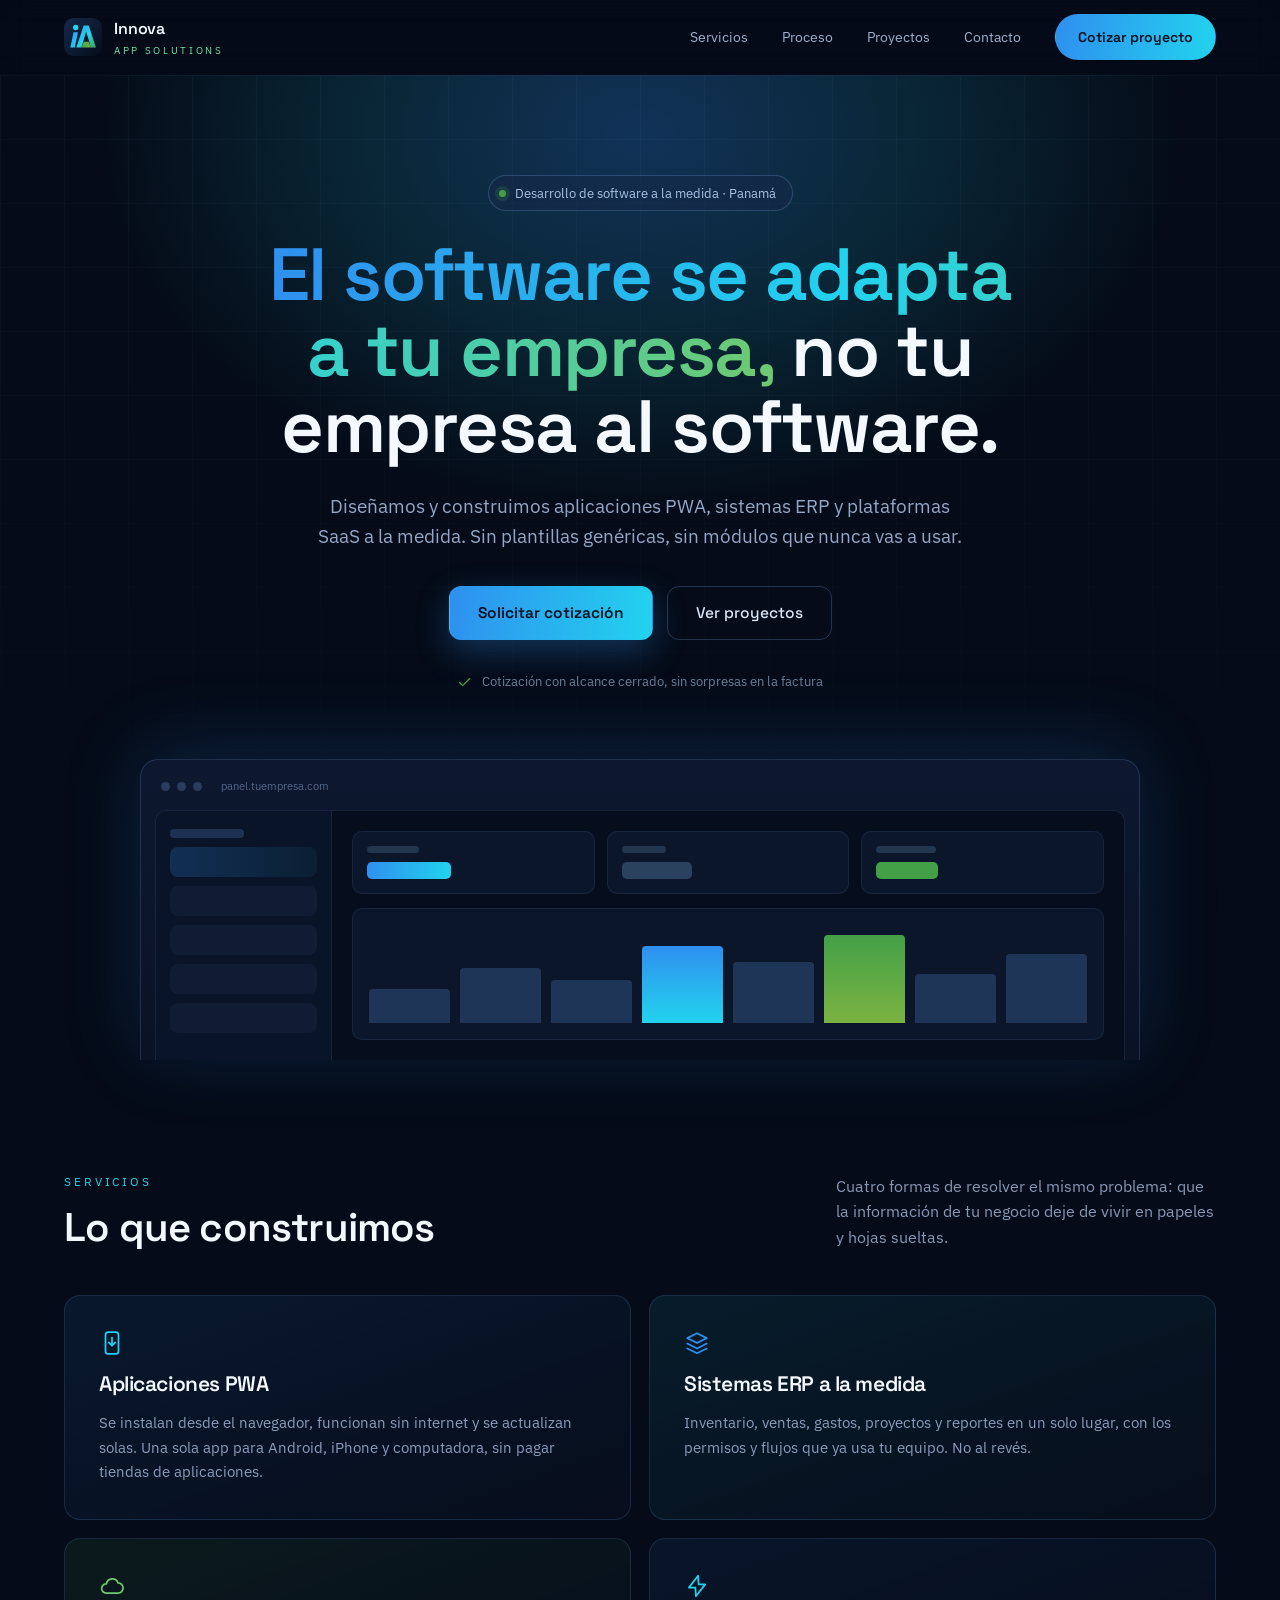
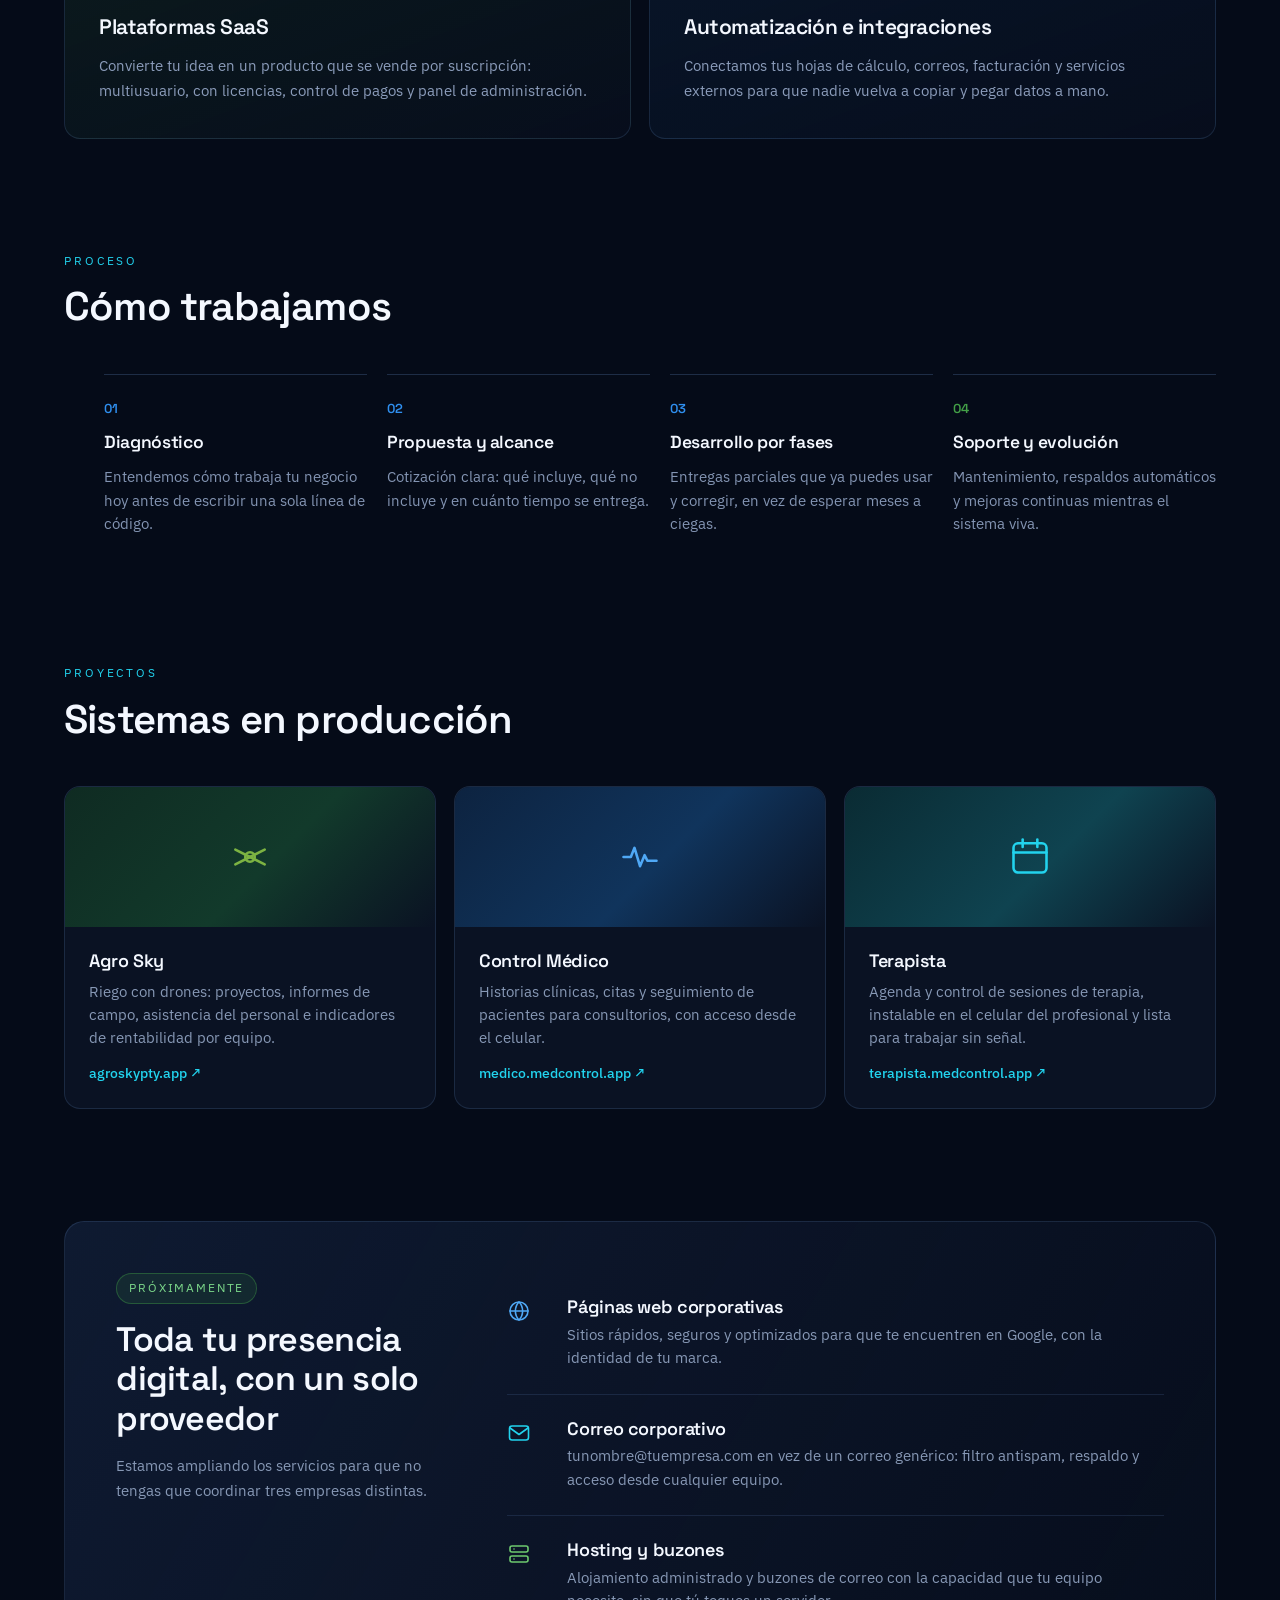
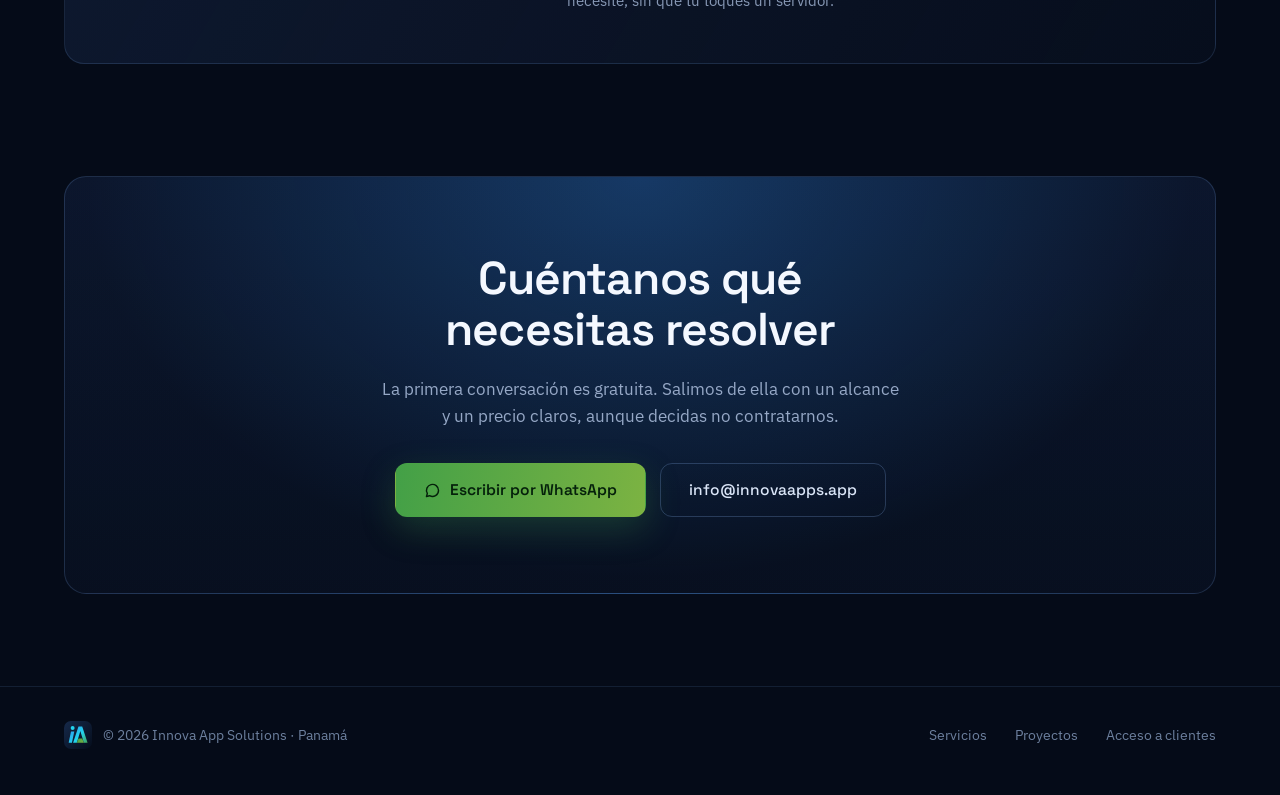
==== commit 7adecf15: "Web: invertir los colores del titular del hero La primera frase pasa al degradado y la segunda a bla" ====
--- a/web/index.html
+++ b/web/index.html
@@ -113,8 +113,8 @@
       </p>
 
       <h1 class="hero__titulo">
-        El software se adapta a tu empresa,
-        <span class="texto-degradado">no tu empresa al software.</span>
+        <span class="texto-degradado">El software se adapta a tu empresa,</span>
+        no tu empresa al software.
       </h1>
 
       <p class="hero__bajada">
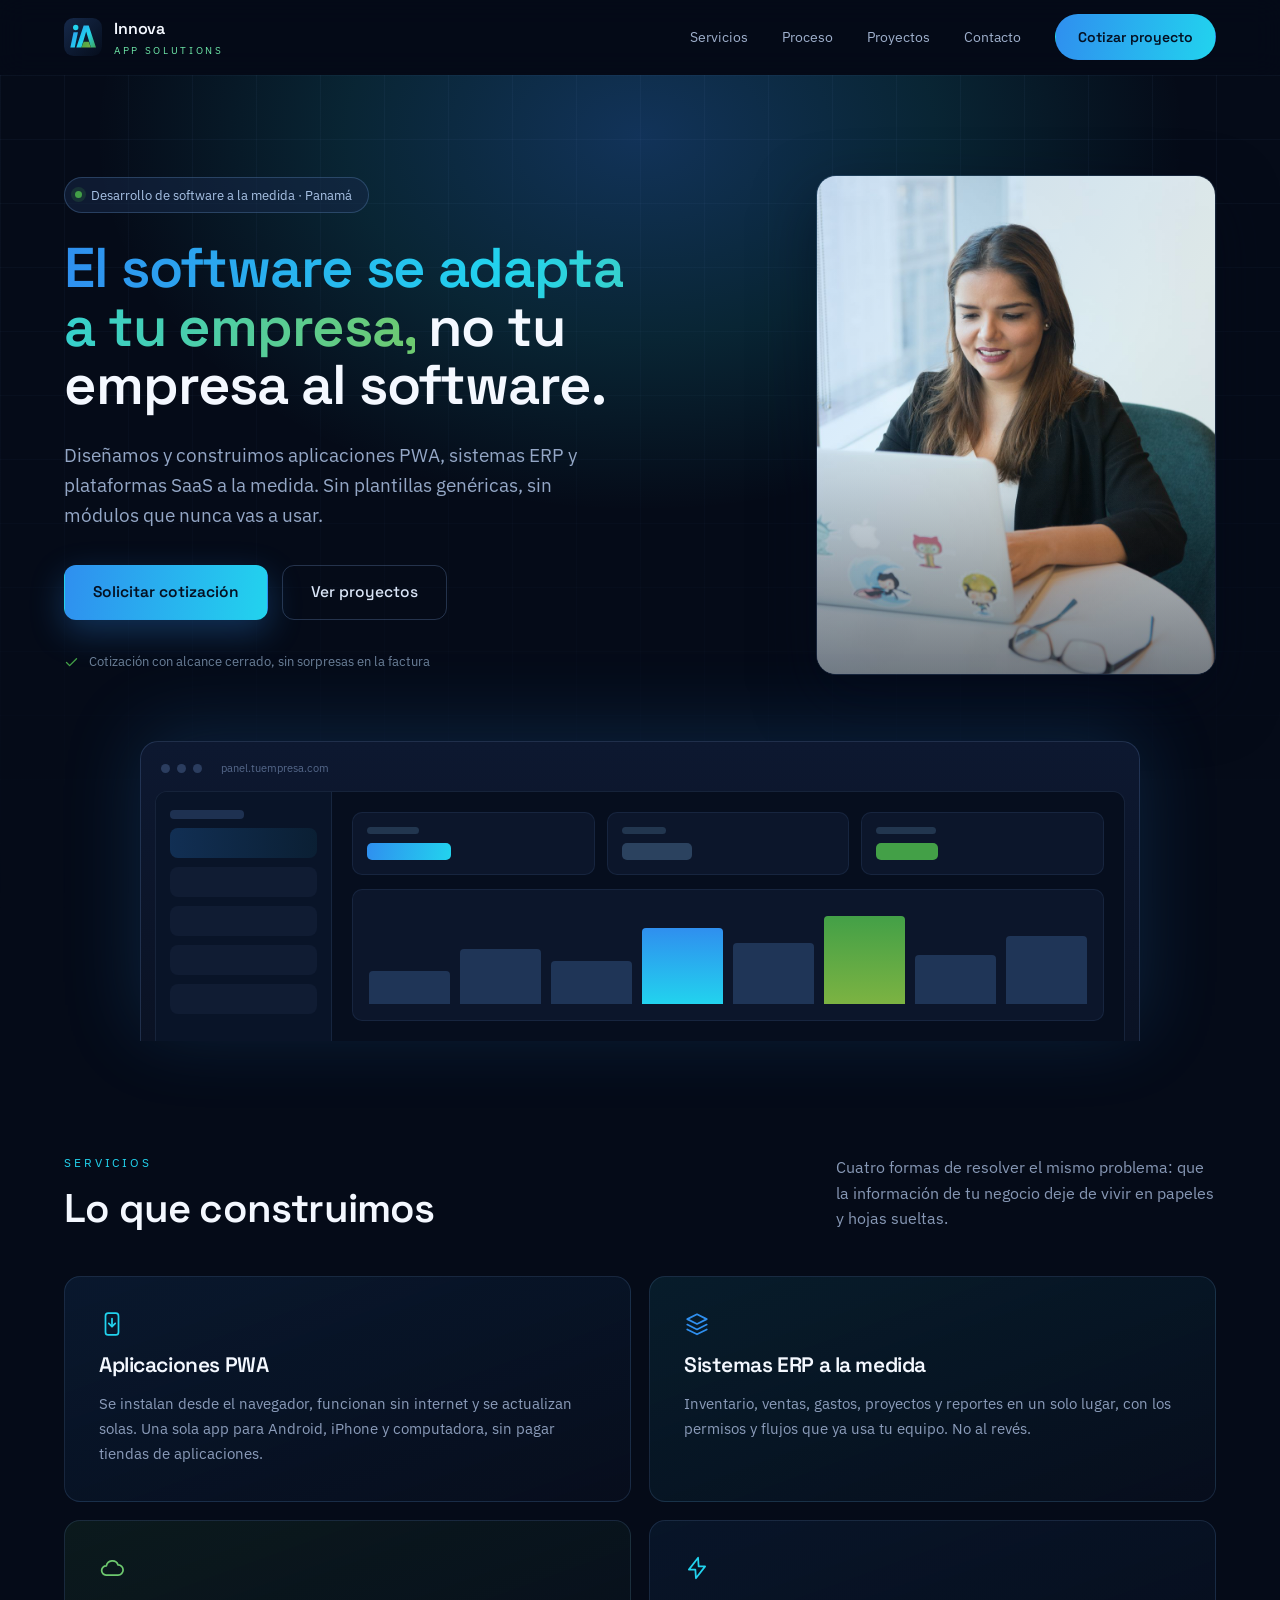
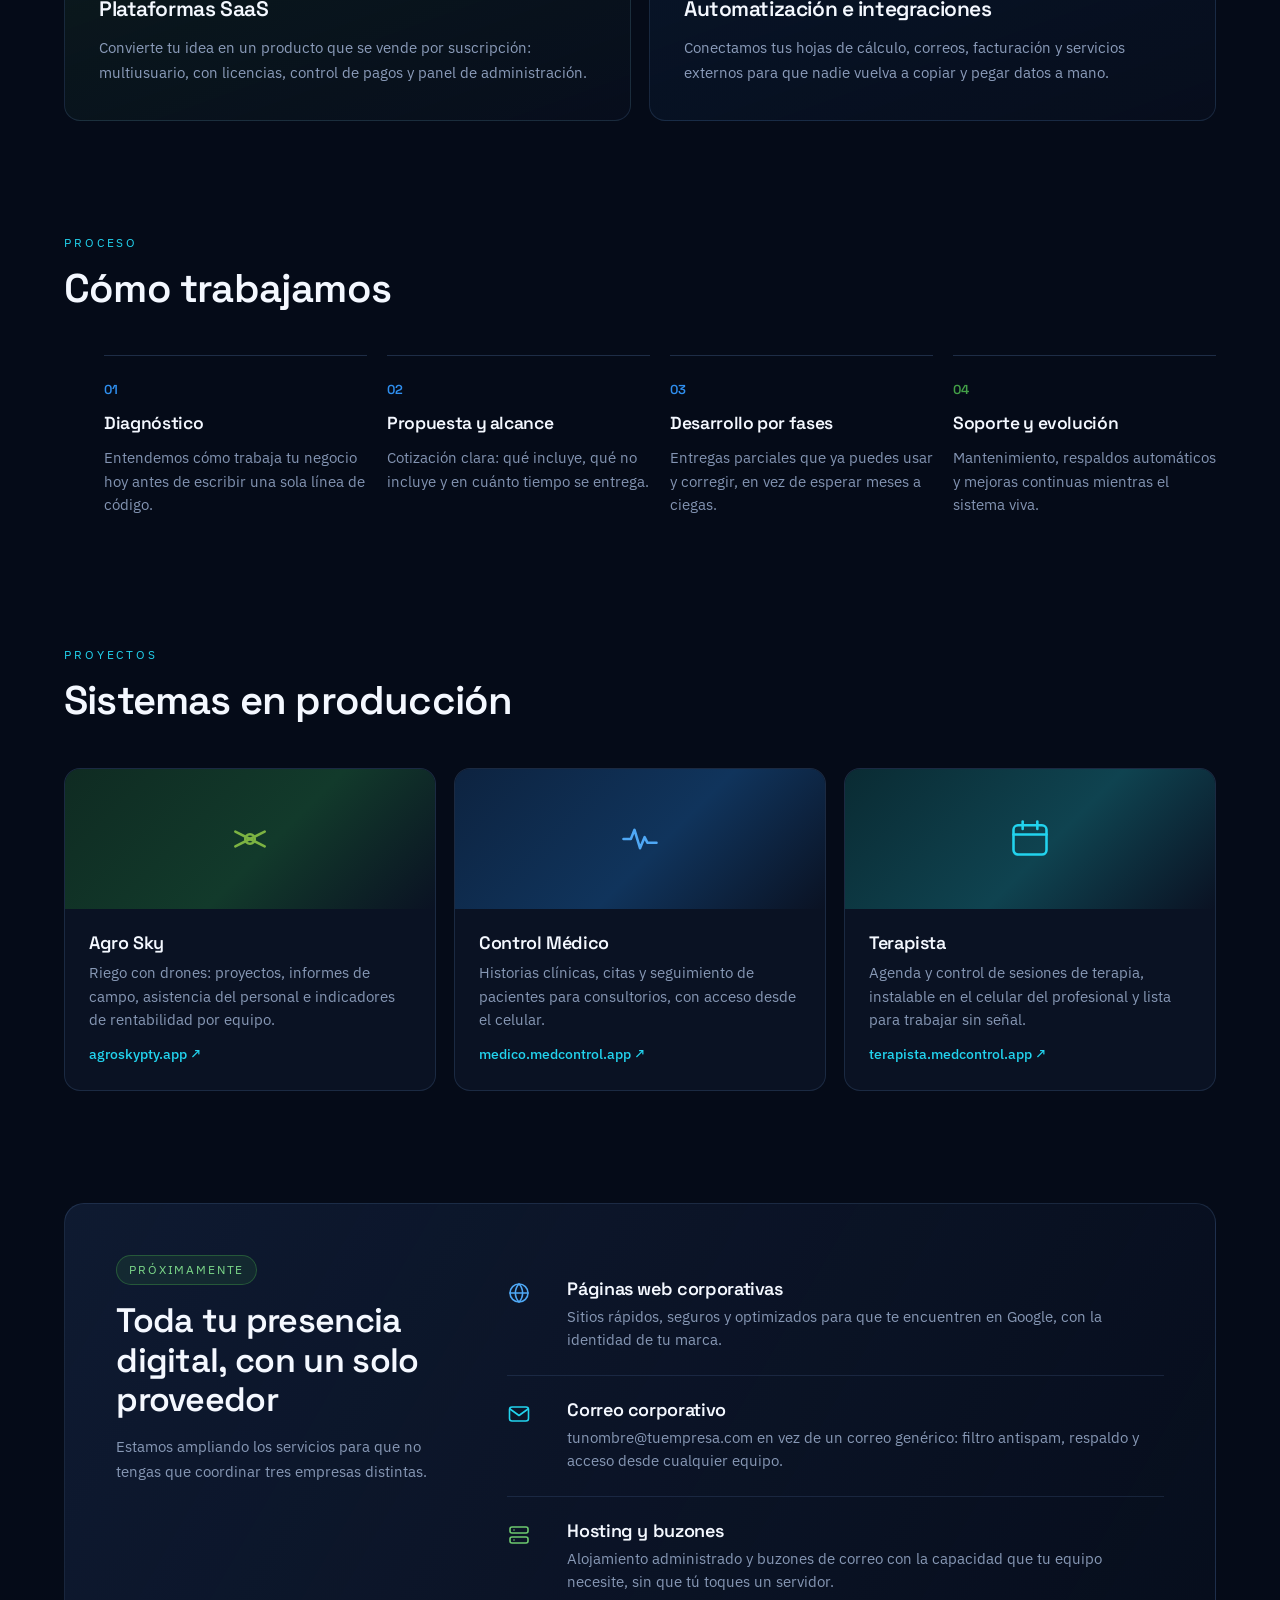
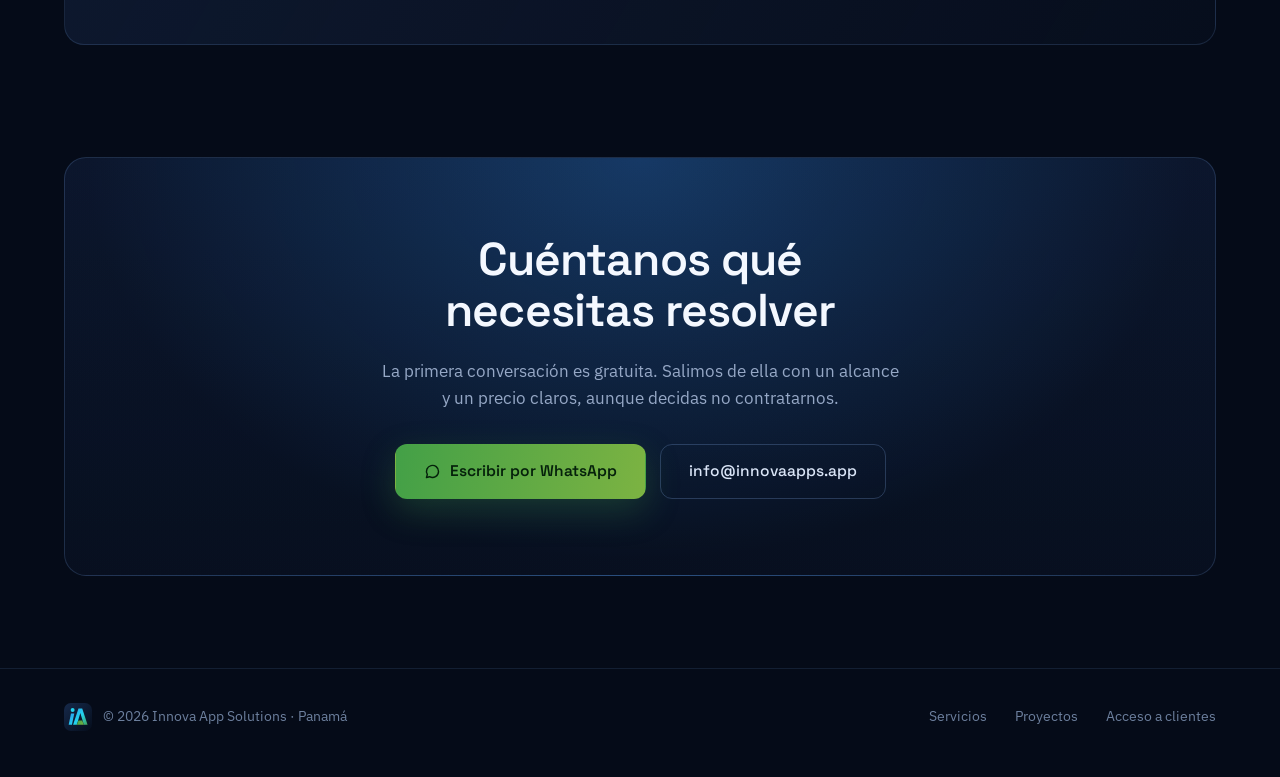
==== commit dc65f063: "Web: portada a dos columnas con foto El texto del hero pasa a la izquierda y entra una foto a la der" ====
--- a/web/index.html
+++ b/web/index.html
@@ -107,30 +107,37 @@
     </div>
 
     <div class="contenedor hero__inner">
-      <p class="etiqueta">
-        <span class="etiqueta__punto" aria-hidden="true"></span>
-        Desarrollo de software a la medida · Panamá
-      </p>
-
-      <h1 class="hero__titulo">
-        <span class="texto-degradado">El software se adapta a tu empresa,</span>
-        no tu empresa al software.
-      </h1>
-
-      <p class="hero__bajada">
-        Diseñamos y construimos aplicaciones PWA, sistemas ERP y plataformas SaaS a la medida.
-        Sin plantillas genéricas, sin módulos que nunca vas a usar.
-      </p>
-
-      <div class="hero__acciones">
-        <a class="boton boton--principal" href="#contacto">Solicitar cotización</a>
-        <a class="boton boton--borde" href="#proyectos">Ver proyectos</a>
-      </div>
-
-      <p class="hero__nota">
-        <svg width="15" height="15" viewBox="0 0 24 24" fill="none" stroke="#43a047" stroke-width="2.2" stroke-linecap="round" stroke-linejoin="round" aria-hidden="true"><path d="M20 6 L9 17 L4 12"/></svg>
-        Cotización con alcance cerrado, sin sorpresas en la factura
-      </p>
+      <div class="hero__texto">
+        <p class="etiqueta">
+          <span class="etiqueta__punto" aria-hidden="true"></span>
+          Desarrollo de software a la medida · Panamá
+        </p>
+
+        <h1 class="hero__titulo">
+          <span class="texto-degradado">El software se adapta a tu empresa,</span>
+          no tu empresa al software.
+        </h1>
+
+        <p class="hero__bajada">
+          Diseñamos y construimos aplicaciones PWA, sistemas ERP y plataformas SaaS a la medida.
+          Sin plantillas genéricas, sin módulos que nunca vas a usar.
+        </p>
+
+        <div class="hero__acciones">
+          <a class="boton boton--principal" href="#contacto">Solicitar cotización</a>
+          <a class="boton boton--borde" href="#proyectos">Ver proyectos</a>
+        </div>
+
+        <p class="hero__nota">
+          <svg width="15" height="15" viewBox="0 0 24 24" fill="none" stroke="#43a047" stroke-width="2.2" stroke-linecap="round" stroke-linejoin="round" aria-hidden="true"><path d="M20 6 L9 17 L4 12"/></svg>
+          Cotización con alcance cerrado, sin sorpresas en la factura
+        </p>
+      </div>
+
+      <figure class="hero__foto">
+        <img src="img/programando.jpg" width="960" height="1200"
+             alt="Desarrolladora sonriendo mientras programa en su laptop">
+      </figure>
     </div>
 
     <!-- Maqueta decorativa de un panel de gestión -->
--- a/web/css/styles.css
+++ b/web/css/styles.css
@@ -281,11 +281,43 @@
 }
 .hero__inner {
   position: relative;
-  display: flex;
-  flex-direction: column;
-  align-items: center;
+  display: grid;
+  grid-template-columns: minmax(0, 1fr) 400px;
+  gap: clamp(32px, 5vw, 64px);
+  align-items: center;
+}
+
+.hero__texto {
+  display: flex;
+  flex-direction: column;
+  align-items: flex-start;
   gap: 26px;
-  text-align: center;
+}
+
+.hero__foto {
+  position: relative;
+  margin: 0;
+  border: 1px solid var(--borde);
+  border-radius: 20px;
+  overflow: hidden;
+  box-shadow: 0 24px 60px rgba(3, 10, 26, 0.5);
+}
+.hero__foto img {
+  display: block;
+  width: 100%;
+  height: auto;
+  aspect-ratio: 4 / 5;
+  object-fit: cover;
+}
+/* Tinte de marca para que la foto no se despegue del fondo oscuro. */
+.hero__foto::after {
+  content: "";
+  position: absolute;
+  inset: 0;
+  background:
+    linear-gradient(180deg, rgba(5, 11, 24, 0) 55%, rgba(5, 11, 24, 0.5) 100%),
+    linear-gradient(125deg, rgba(47, 143, 239, 0.18), rgba(34, 211, 238, 0.05) 60%);
+  pointer-events: none;
 }
 
 .etiqueta {
@@ -308,9 +340,9 @@
 }
 
 .hero__titulo {
-  font-size: clamp(38px, 6.4vw, 74px);
-  line-height: 1.03;
-  max-width: 940px;
+  font-size: clamp(34px, 4.4vw, 56px);
+  line-height: 1.05;
+  max-width: 100%;
   text-wrap: balance;
 }
 .texto-degradado {
@@ -324,14 +356,13 @@
   font-size: clamp(16px, 1.9vw, 18.5px);
   line-height: 1.62;
   color: #94a7c6;
-  max-width: 660px;
+  max-width: 560px;
   text-wrap: pretty;
 }
 
 .hero__acciones {
   display: flex;
   flex-wrap: wrap;
-  justify-content: center;
   gap: 14px;
   margin-top: 8px;
 }
@@ -339,7 +370,6 @@
 .hero__nota {
   display: flex;
   align-items: center;
-  justify-content: center;
   gap: 10px;
   margin-top: 6px;
   font-size: 13px;
@@ -750,6 +780,12 @@
     font-size: 15px;
   }
 
+  .hero__inner { grid-template-columns: 1fr; gap: 40px; }
+  .hero__texto { align-items: center; text-align: center; }
+  .hero__acciones { justify-content: center; }
+  .hero__nota { justify-content: center; }
+  .hero__foto { width: 100%; max-width: 340px; margin-inline: auto; }
+
   .servicios { grid-template-columns: 1fr; }
   .seccion__encabezado { flex-direction: column; align-items: flex-start; gap: 20px; }
   .seccion__apoyo { max-width: none; }
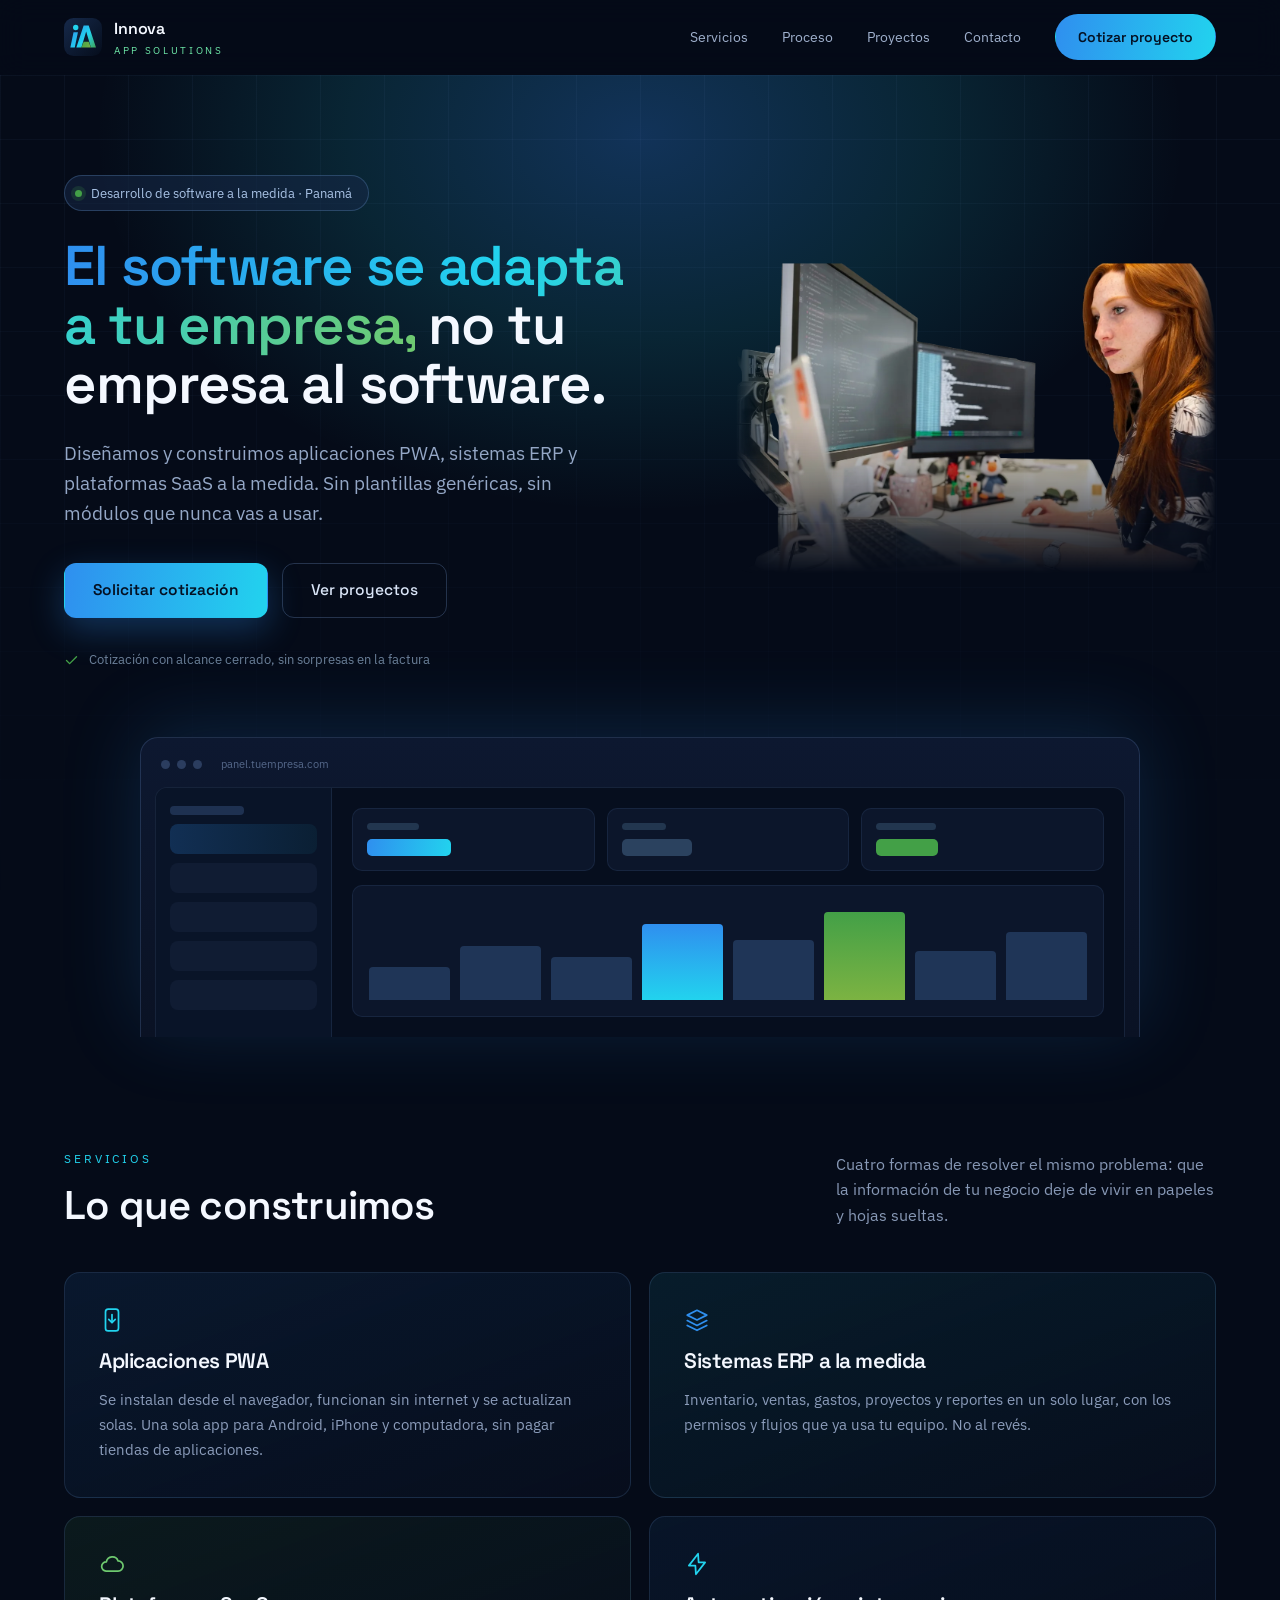
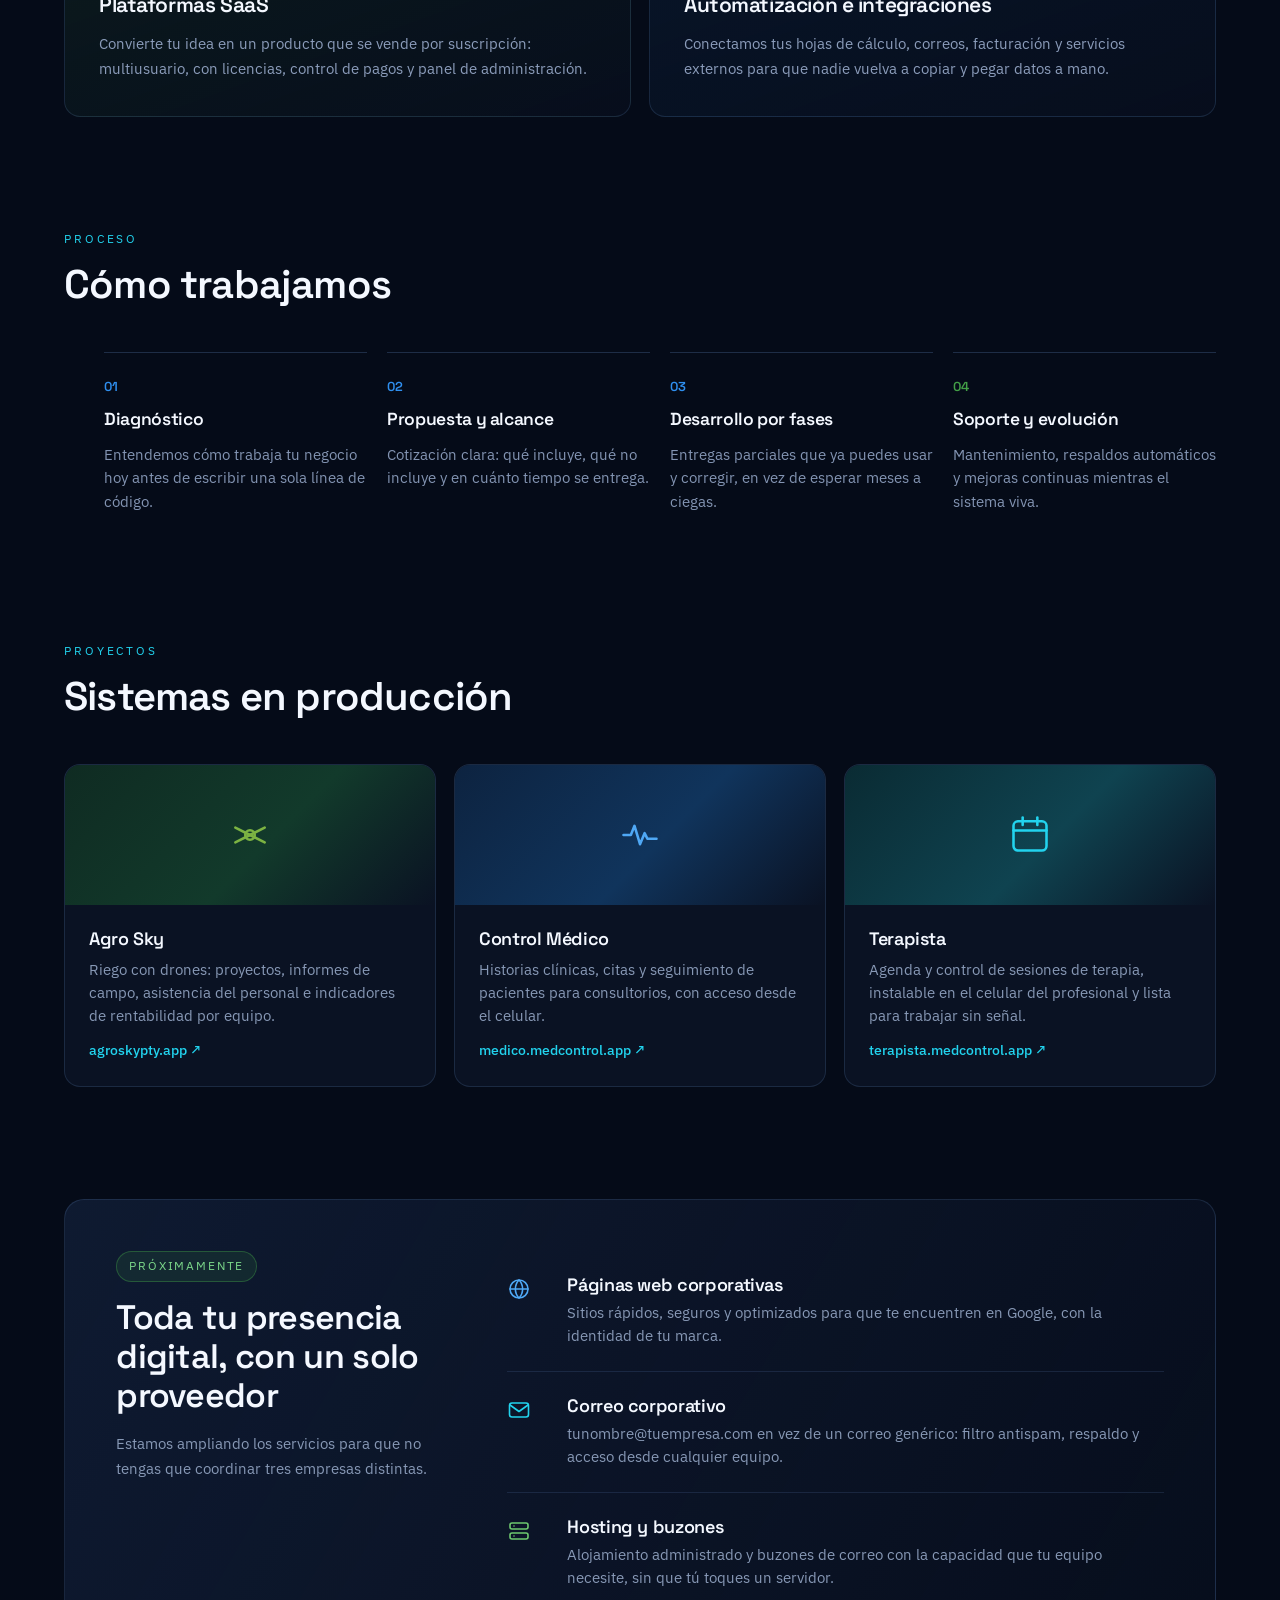
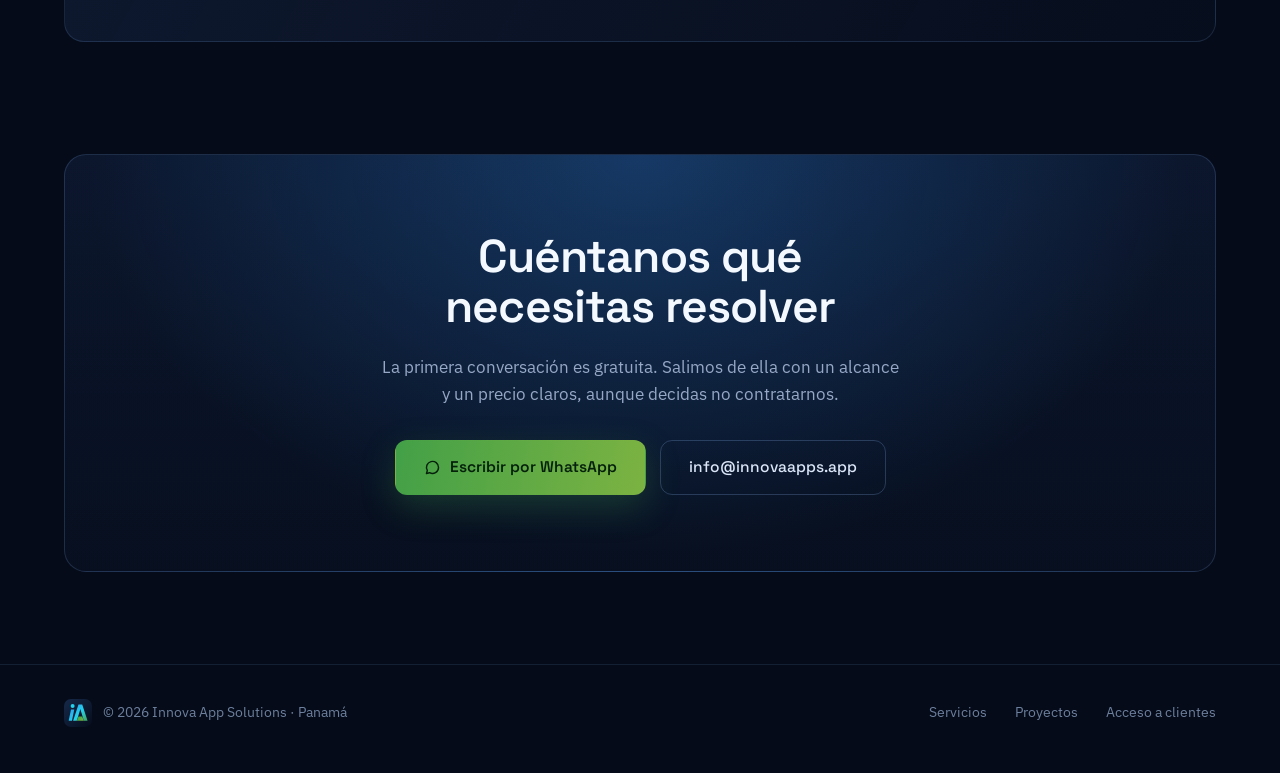
==== commit 1767d286: "Web: cambiar la foto del hero por la version sin fondo Entra chica_trabajando.webp (recorte sin fond" ====
--- a/web/index.html
+++ b/web/index.html
@@ -135,8 +135,8 @@
       </div>
 
       <figure class="hero__foto">
-        <img src="img/programando.jpg" width="960" height="1200"
-             alt="Desarrolladora sonriendo mientras programa en su laptop">
+        <img src="img/chica_trabajando.webp" width="1264" height="843"
+             alt="Desarrolladora trabajando frente a dos monitores con código">
       </figure>
     </div>
 
--- a/web/css/styles.css
+++ b/web/css/styles.css
@@ -282,8 +282,8 @@
 .hero__inner {
   position: relative;
   display: grid;
-  grid-template-columns: minmax(0, 1fr) 400px;
-  gap: clamp(32px, 5vw, 64px);
+  grid-template-columns: minmax(0, 1fr) 480px;
+  gap: clamp(28px, 4vw, 52px);
   align-items: center;
 }
 
@@ -294,32 +294,26 @@
   gap: 26px;
 }
 
+/* Sin marco: los bordes se disuelven en el fondo con una mascara radial.
+   Los navegadores que no soporten mask muestran la foto rectangular, sin romperse. */
 .hero__foto {
   position: relative;
   margin: 0;
-  border: 1px solid var(--borde);
-  border-radius: 20px;
-  overflow: hidden;
-  box-shadow: 0 24px 60px rgba(3, 10, 26, 0.5);
+  -webkit-mask-image: linear-gradient(180deg, #000 50%, transparent 97%);
+  mask-image: linear-gradient(180deg, #000 50%, transparent 97%);
+  -webkit-mask-repeat: no-repeat;
+  mask-repeat: no-repeat;
 }
 .hero__foto img {
   display: block;
   width: 100%;
   height: auto;
-  aspect-ratio: 4 / 5;
-  object-fit: cover;
+  -webkit-mask-image: linear-gradient(90deg, transparent 0%, #000 11%, #000 96%, transparent 100%);
+  mask-image: linear-gradient(90deg, transparent 0%, #000 11%, #000 96%, transparent 100%);
+  -webkit-mask-repeat: no-repeat;
+  mask-repeat: no-repeat;
 }
 /* Tinte de marca para que la foto no se despegue del fondo oscuro. */
-.hero__foto::after {
-  content: "";
-  position: absolute;
-  inset: 0;
-  background:
-    linear-gradient(180deg, rgba(5, 11, 24, 0) 55%, rgba(5, 11, 24, 0.5) 100%),
-    linear-gradient(125deg, rgba(47, 143, 239, 0.18), rgba(34, 211, 238, 0.05) 60%);
-  pointer-events: none;
-}
-
 .etiqueta {
   display: inline-flex;
   align-items: center;
@@ -784,7 +778,7 @@
   .hero__texto { align-items: center; text-align: center; }
   .hero__acciones { justify-content: center; }
   .hero__nota { justify-content: center; }
-  .hero__foto { width: 100%; max-width: 340px; margin-inline: auto; }
+  .hero__foto { width: 100%; max-width: 460px; margin-inline: auto; }
 
   .servicios { grid-template-columns: 1fr; }
   .seccion__encabezado { flex-direction: column; align-items: flex-start; gap: 20px; }
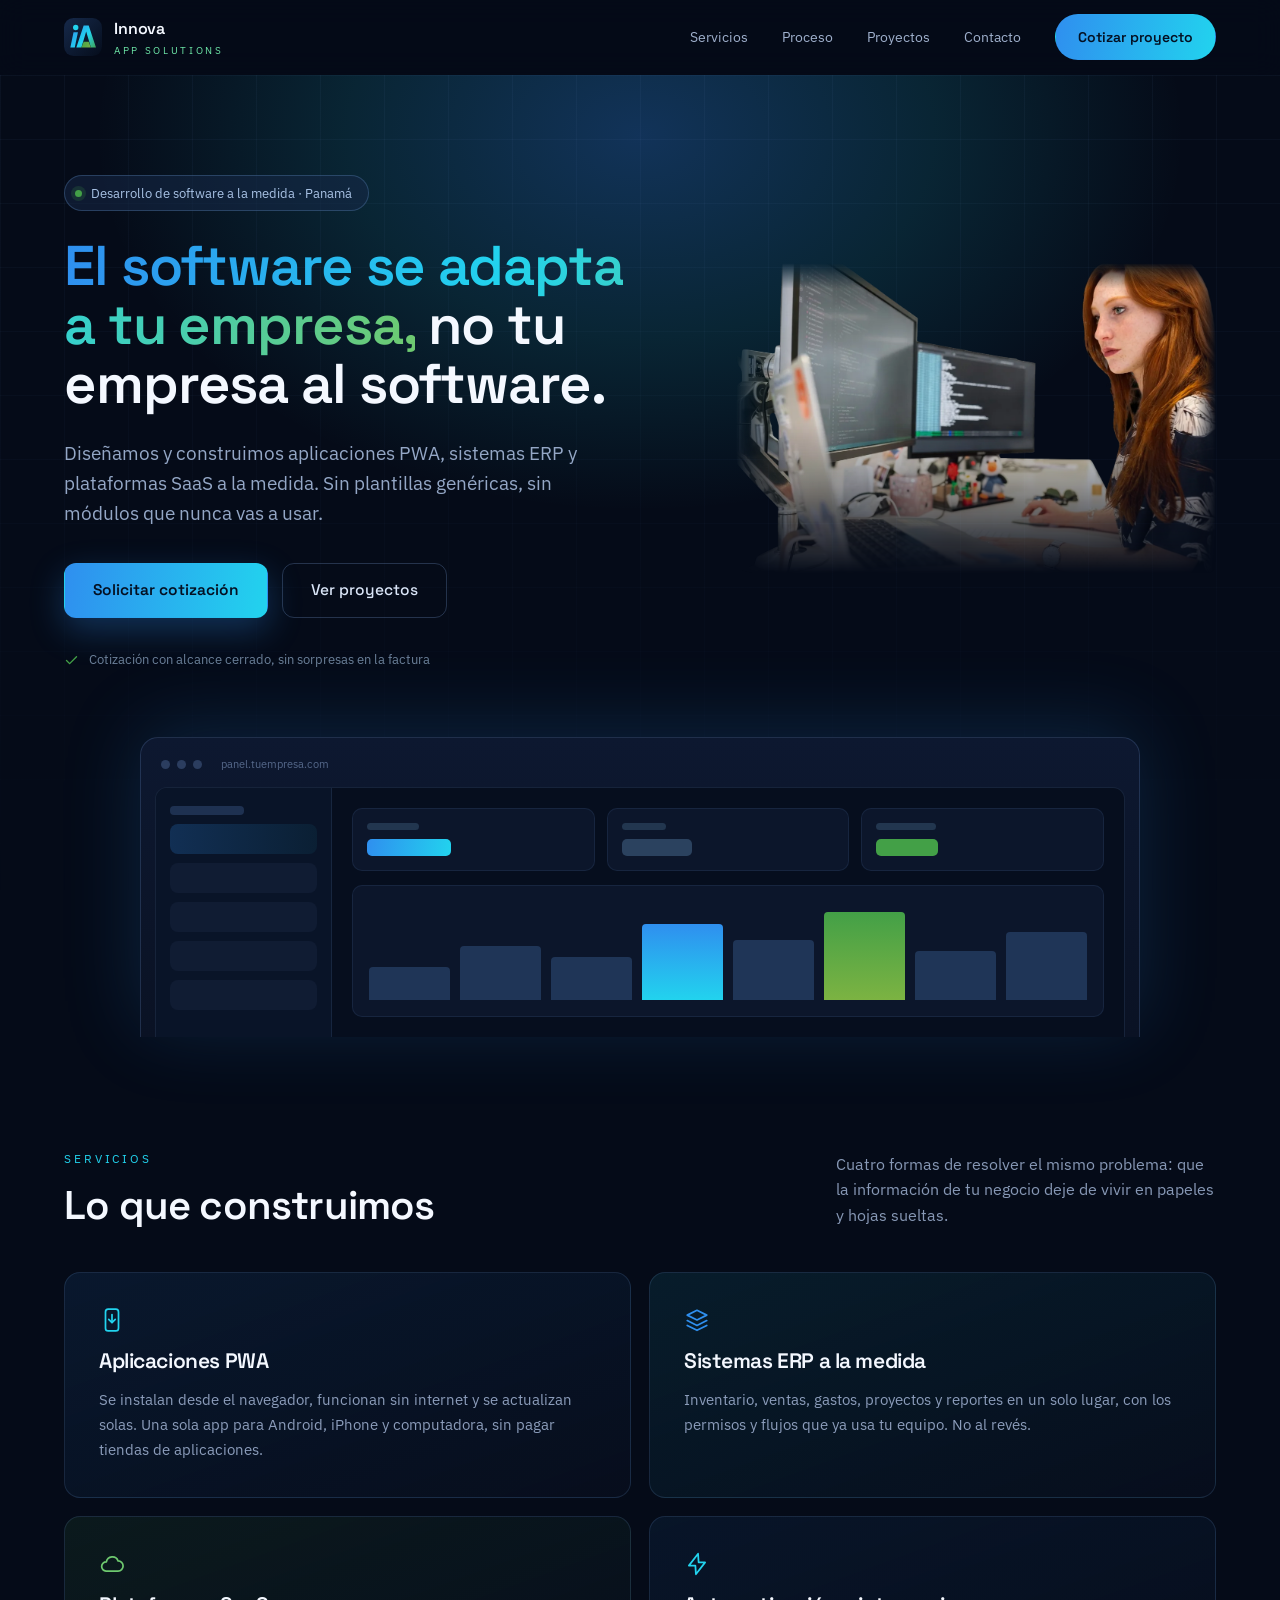
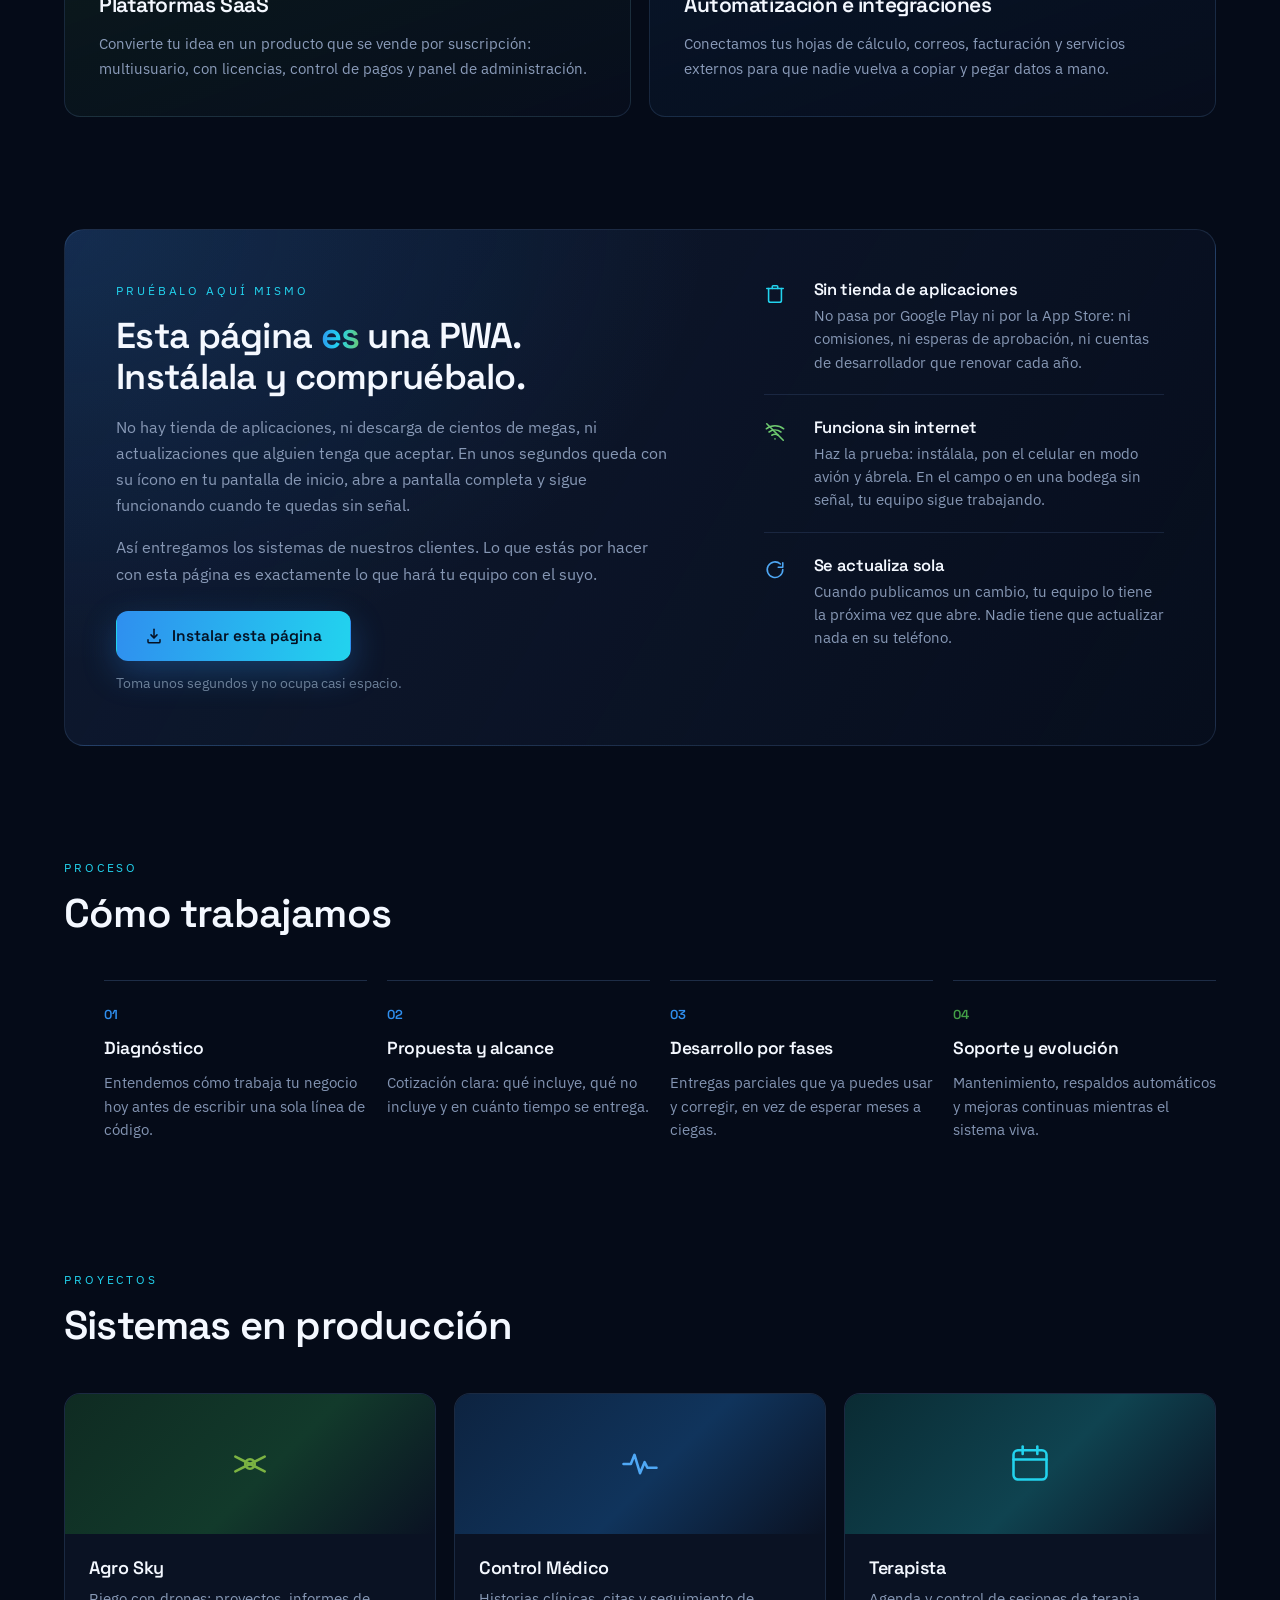
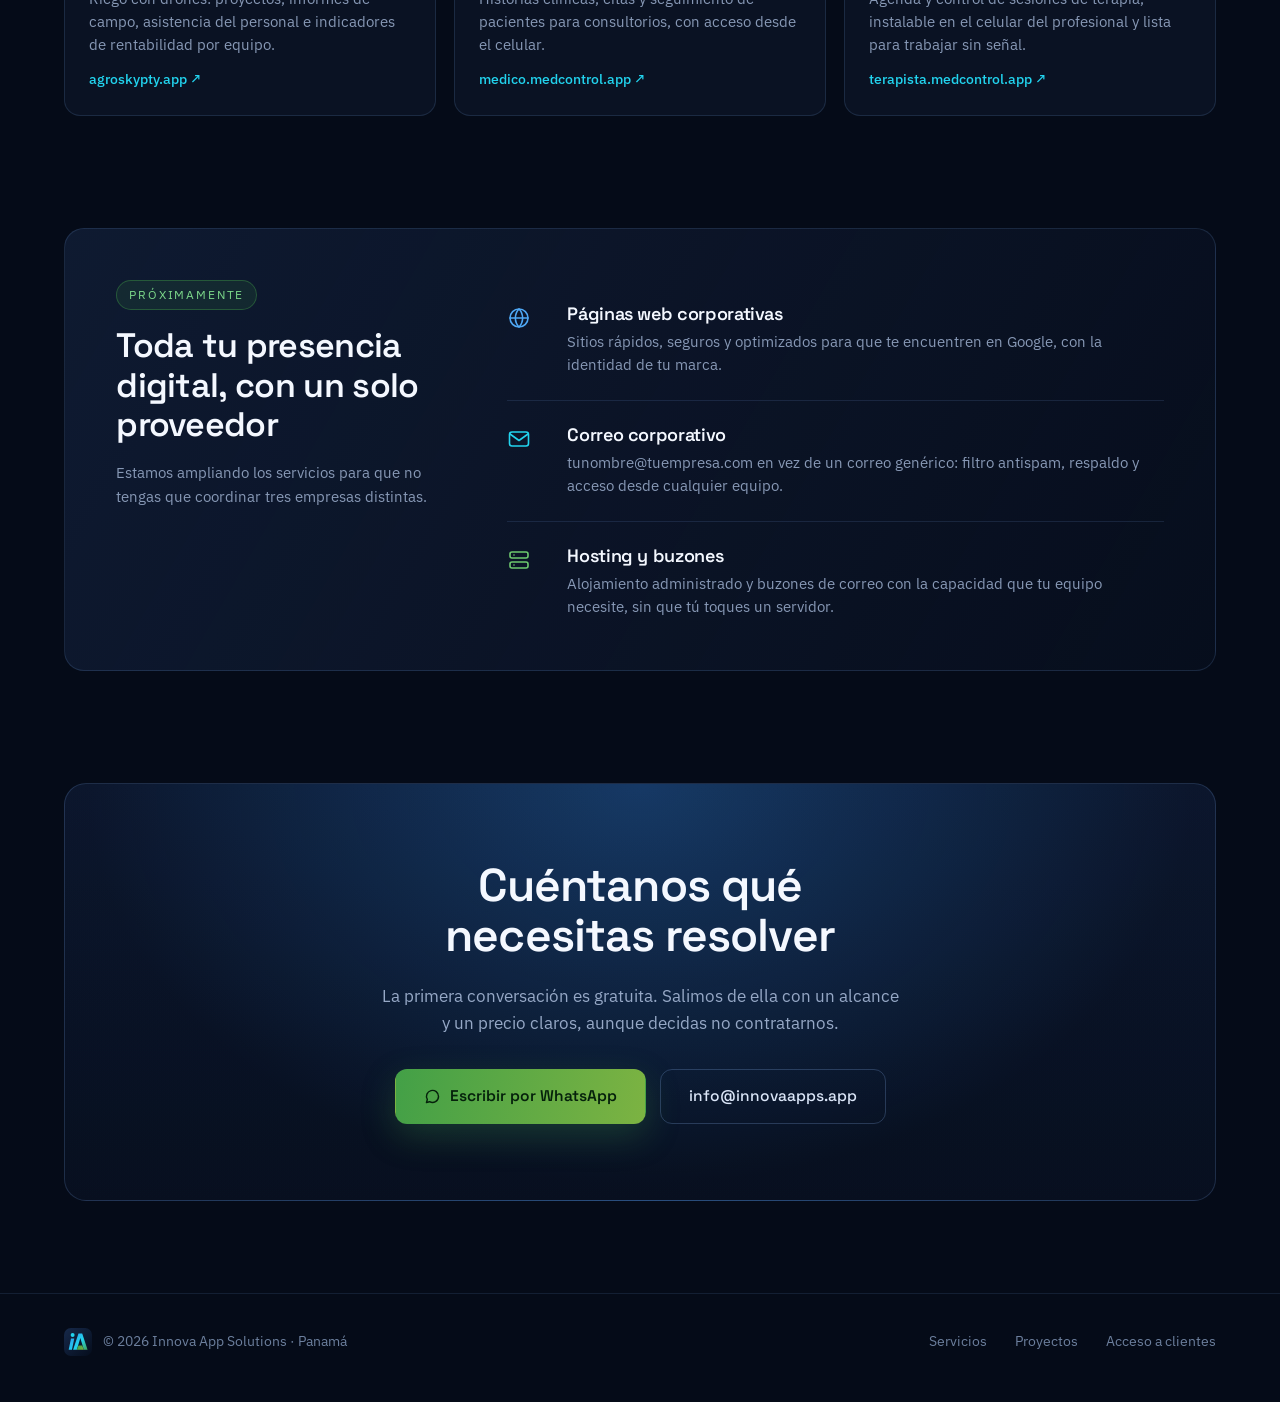
==== commit 8e8fef23: "Web: el sitio se vuelve una PWA instalable, como demostracion La propuesta de valor es "hacemos PWAs" ====
--- a/web/index.html
+++ b/web/index.html
@@ -25,8 +25,8 @@
 <meta property="og:image" content="https://innovaapps.app/img/icon-512.png">
 <meta name="twitter:card" content="summary">
 
-<link rel="icon" href="img/icon-192.png">
-<link rel="apple-touch-icon" href="img/icon-192.png">
+<link rel="icon" href="img/icon-app-192.png">
+<link rel="apple-touch-icon" href="img/icon-app-192.png">
 <link rel="manifest" href="site.webmanifest">
 
 <link rel="preconnect" href="https://fonts.googleapis.com">
@@ -254,6 +254,71 @@
     </div>
   </section>
 
+  <!-- ====================== INSTALAR (la demostración) ====================== -->
+  <section class="seccion" id="instalar">
+    <div class="contenedor">
+      <div class="demo">
+
+        <div class="demo__texto">
+          <p class="seccion__rotulo">Pruébalo aquí mismo</p>
+          <h2 class="demo__titulo">Esta página <span class="texto-degradado">es</span> una PWA. Instálala y compruébalo.</h2>
+          <p class="demo__parrafo">
+            No hay tienda de aplicaciones, ni descarga de cientos de megas, ni actualizaciones
+            que alguien tenga que aceptar. En unos segundos queda con su ícono en tu pantalla
+            de inicio, abre a pantalla completa y sigue funcionando cuando te quedas sin señal.
+          </p>
+          <p class="demo__parrafo">
+            Así entregamos los sistemas de nuestros clientes. Lo que estás por hacer con esta
+            página es exactamente lo que hará tu equipo con el suyo.
+          </p>
+
+          <div class="demo__accion">
+            <button class="boton boton--principal" id="btn-instalar" type="button">
+              <svg width="18" height="18" viewBox="0 0 24 24" fill="none" stroke="currentColor" stroke-width="2" stroke-linecap="round" stroke-linejoin="round" aria-hidden="true">
+                <path d="M12 3 v11"/><path d="M8 10.5 L12 14.5 L16 10.5"/><path d="M4 17 v2.5 a1.5 1.5 0 0 0 1.5 1.5 h13 a1.5 1.5 0 0 0 1.5 -1.5 V17"/>
+              </svg>
+              Instalar esta página
+            </button>
+            <p class="demo__estado" id="estado-instalacion" aria-live="polite"></p>
+          </div>
+        </div>
+
+        <ul class="demo__lista">
+          <li class="demo__item">
+            <svg width="22" height="22" viewBox="0 0 24 24" fill="none" stroke="#22d3ee" stroke-width="1.7" stroke-linecap="round" stroke-linejoin="round" aria-hidden="true">
+              <path d="M3 6 h18"/><path d="M5 6 v13 a2 2 0 0 0 2 2 h10 a2 2 0 0 0 2 -2 V6"/><path d="M9 6 V4 a1 1 0 0 1 1 -1 h4 a1 1 0 0 1 1 1 v2"/>
+            </svg>
+            <div>
+              <h3 class="demo__item-titulo">Sin tienda de aplicaciones</h3>
+              <p class="demo__item-texto">No pasa por Google Play ni por la App Store: ni comisiones, ni esperas de aprobación, ni cuentas de desarrollador que renovar cada año.</p>
+            </div>
+          </li>
+
+          <li class="demo__item">
+            <svg width="22" height="22" viewBox="0 0 24 24" fill="none" stroke="#6ec96f" stroke-width="1.7" stroke-linecap="round" stroke-linejoin="round" aria-hidden="true">
+              <path d="M2.5 8.5 a15 15 0 0 1 19 0"/><path d="M5.5 12 a11 11 0 0 1 13 0"/><path d="M8.5 15.5 a7 7 0 0 1 7 0"/><path d="M12 19.5 h0.01"/><path d="M3 3 L21 21"/>
+            </svg>
+            <div>
+              <h3 class="demo__item-titulo">Funciona sin internet</h3>
+              <p class="demo__item-texto">Haz la prueba: instálala, pon el celular en modo avión y ábrela. En el campo o en una bodega sin señal, tu equipo sigue trabajando.</p>
+            </div>
+          </li>
+
+          <li class="demo__item">
+            <svg width="22" height="22" viewBox="0 0 24 24" fill="none" stroke="#4fa8f5" stroke-width="1.7" stroke-linecap="round" stroke-linejoin="round" aria-hidden="true">
+              <path d="M20.5 11.5 a8.5 8.5 0 1 1 -2.6 -6"/><path d="M20.5 4 v5 h-5"/>
+            </svg>
+            <div>
+              <h3 class="demo__item-titulo">Se actualiza sola</h3>
+              <p class="demo__item-texto">Cuando publicamos un cambio, tu equipo lo tiene la próxima vez que abre. Nadie tiene que actualizar nada en su teléfono.</p>
+            </div>
+          </li>
+        </ul>
+
+      </div>
+    </div>
+  </section>
+
   <!-- ====================== PROCESO ====================== -->
   <section class="seccion" id="proceso">
     <div class="contenedor">
--- a/web/css/styles.css
+++ b/web/css/styles.css
@@ -299,8 +299,8 @@
 .hero__foto {
   position: relative;
   margin: 0;
-  -webkit-mask-image: linear-gradient(180deg, #000 50%, transparent 97%);
-  mask-image: linear-gradient(180deg, #000 50%, transparent 97%);
+  -webkit-mask-image: linear-gradient(180deg, transparent 0%, #000 8%, #000 50%, transparent 97%);
+  mask-image: linear-gradient(180deg, transparent 0%, #000 8%, #000 50%, transparent 97%);
   -webkit-mask-repeat: no-repeat;
   mask-repeat: no-repeat;
 }
@@ -539,6 +539,41 @@
   line-height: 1.66;
   color: #8b9cba;
 }
+
+/* ---------- Instalar (la demostración) ---------- */
+
+.demo {
+  display: grid;
+  grid-template-columns: minmax(0, 1fr) 400px;
+  gap: clamp(32px, 4vw, 56px);
+  padding: clamp(28px, 4vw, 52px);
+  border: 1px solid var(--borde);
+  border-radius: 20px;
+  background:
+    radial-gradient(ellipse 80% 120% at 0% 0%, rgba(47, 143, 239, 0.16), rgba(9, 16, 32, 0) 70%),
+    linear-gradient(120deg, rgba(16, 28, 52, 0.9), rgba(9, 16, 32, 0.6));
+}
+
+.demo__texto { display: flex; flex-direction: column; gap: 16px; }
+.demo__titulo { font-size: clamp(26px, 3.4vw, 36px); line-height: 1.14; text-wrap: balance; }
+.demo__parrafo { font-size: 15.5px; line-height: 1.68; color: var(--texto-suave); max-width: 56ch; }
+
+.demo__accion { display: flex; flex-direction: column; align-items: flex-start; gap: 12px; margin-top: 8px; }
+.demo__estado { font-size: 13.5px; line-height: 1.55; color: var(--texto-tenue); max-width: 46ch; min-height: 1.55em; }
+
+.demo__lista { display: flex; flex-direction: column; gap: 4px; }
+.demo__item {
+  display: grid;
+  grid-template-columns: 34px minmax(0, 1fr);
+  gap: 16px;
+  padding-block: 20px;
+  border-bottom: 1px solid rgba(120, 165, 230, 0.14);
+}
+.demo__item:last-child { border-bottom: none; padding-bottom: 0; }
+.demo__item:first-child { padding-top: 0; }
+.demo__item svg { margin-top: 2px; }
+.demo__item-titulo { font-size: 16.5px; margin-bottom: 5px; }
+.demo__item-texto { font-size: 14.5px; line-height: 1.6; color: var(--texto-suave); }
 
 /* ---------- Proceso ---------- */
 
@@ -780,6 +815,8 @@
   .hero__nota { justify-content: center; }
   .hero__foto { width: 100%; max-width: 460px; margin-inline: auto; }
 
+  .demo { grid-template-columns: 1fr; }
+
   .servicios { grid-template-columns: 1fr; }
   .seccion__encabezado { flex-direction: column; align-items: flex-start; gap: 20px; }
   .seccion__apoyo { max-width: none; }
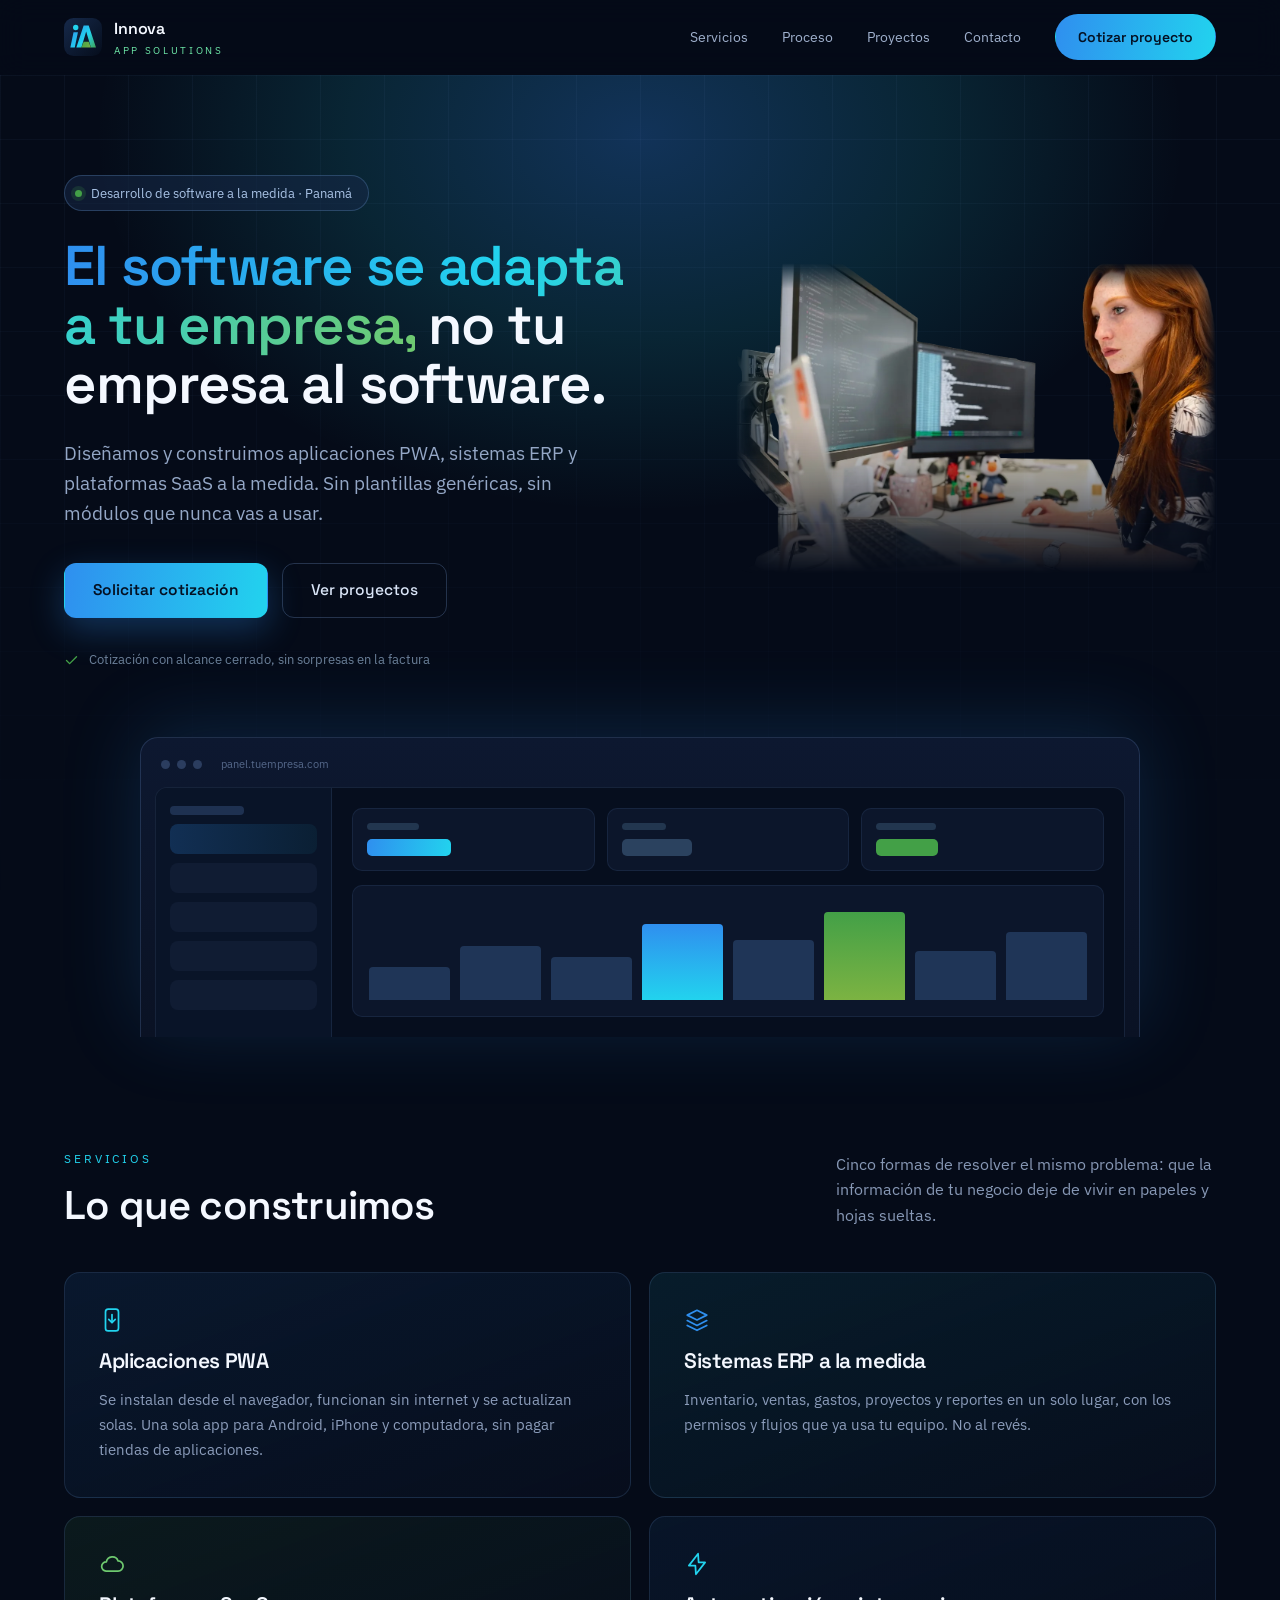
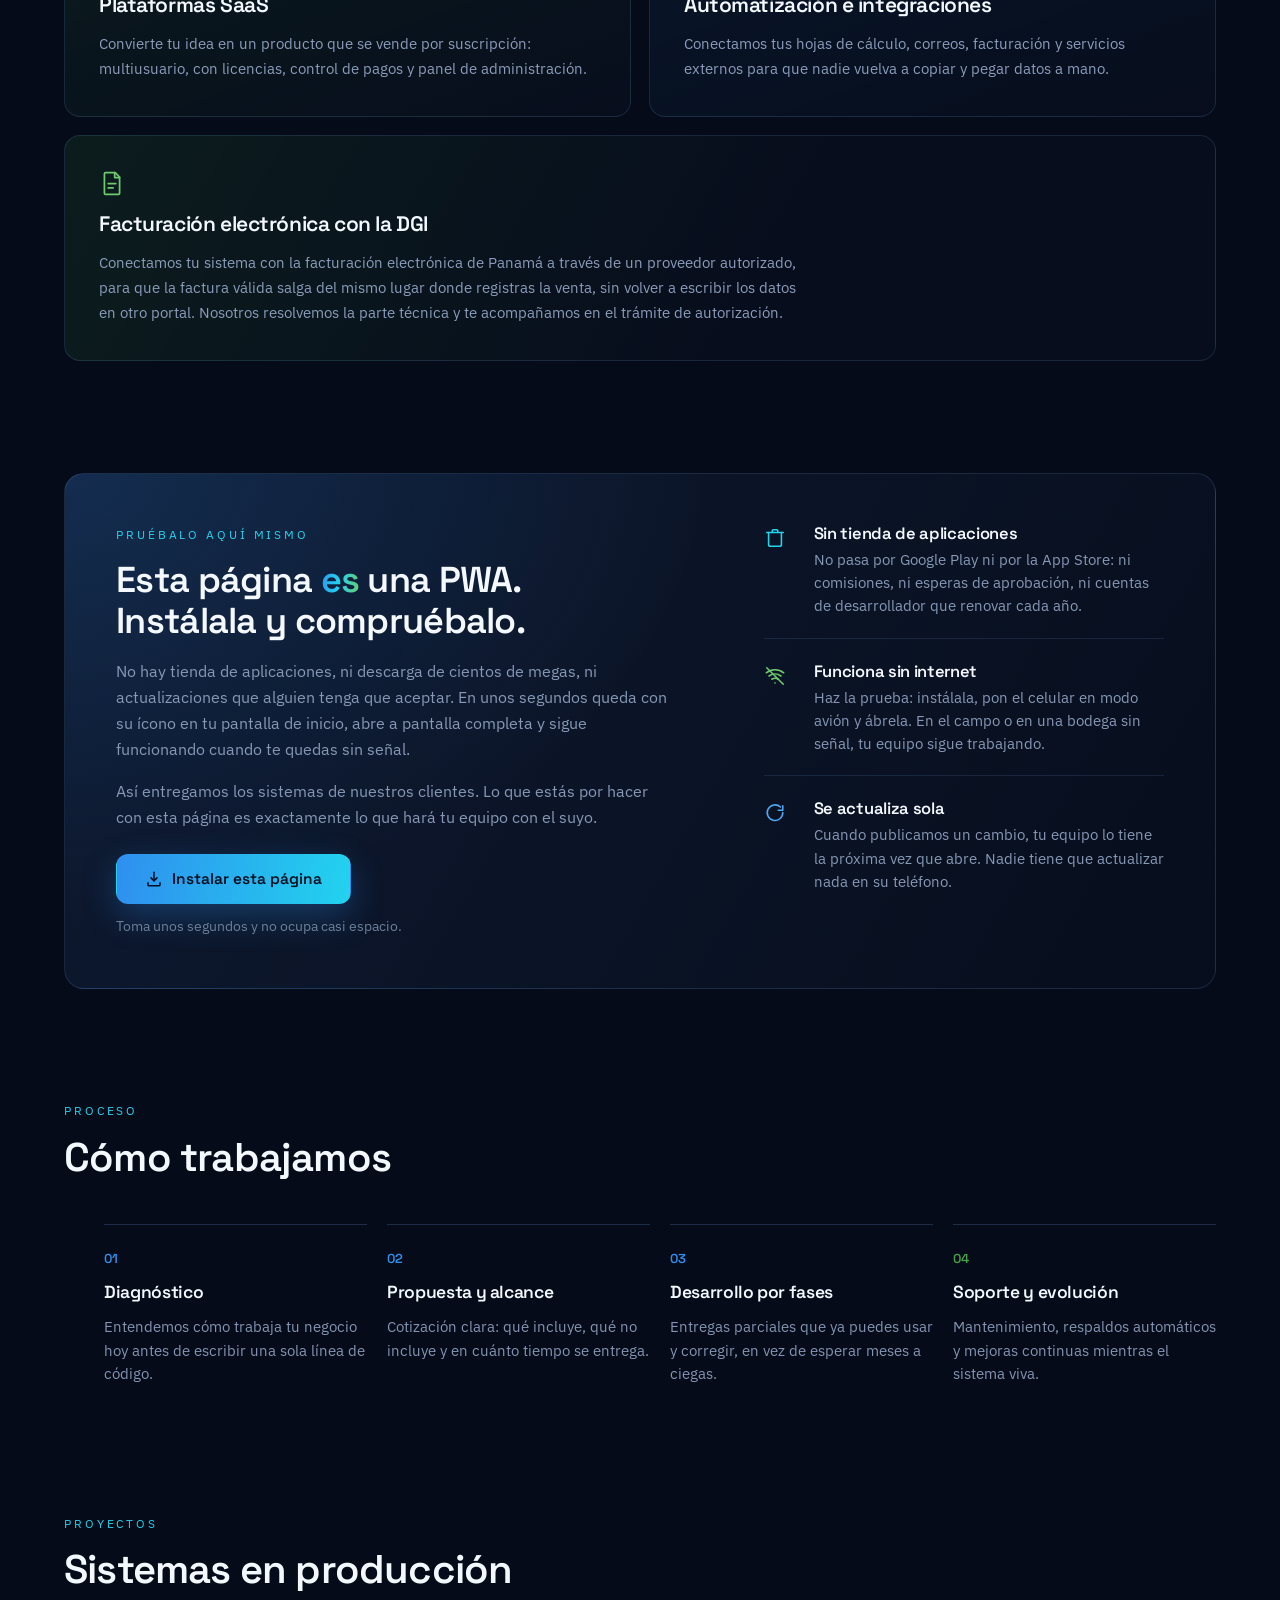
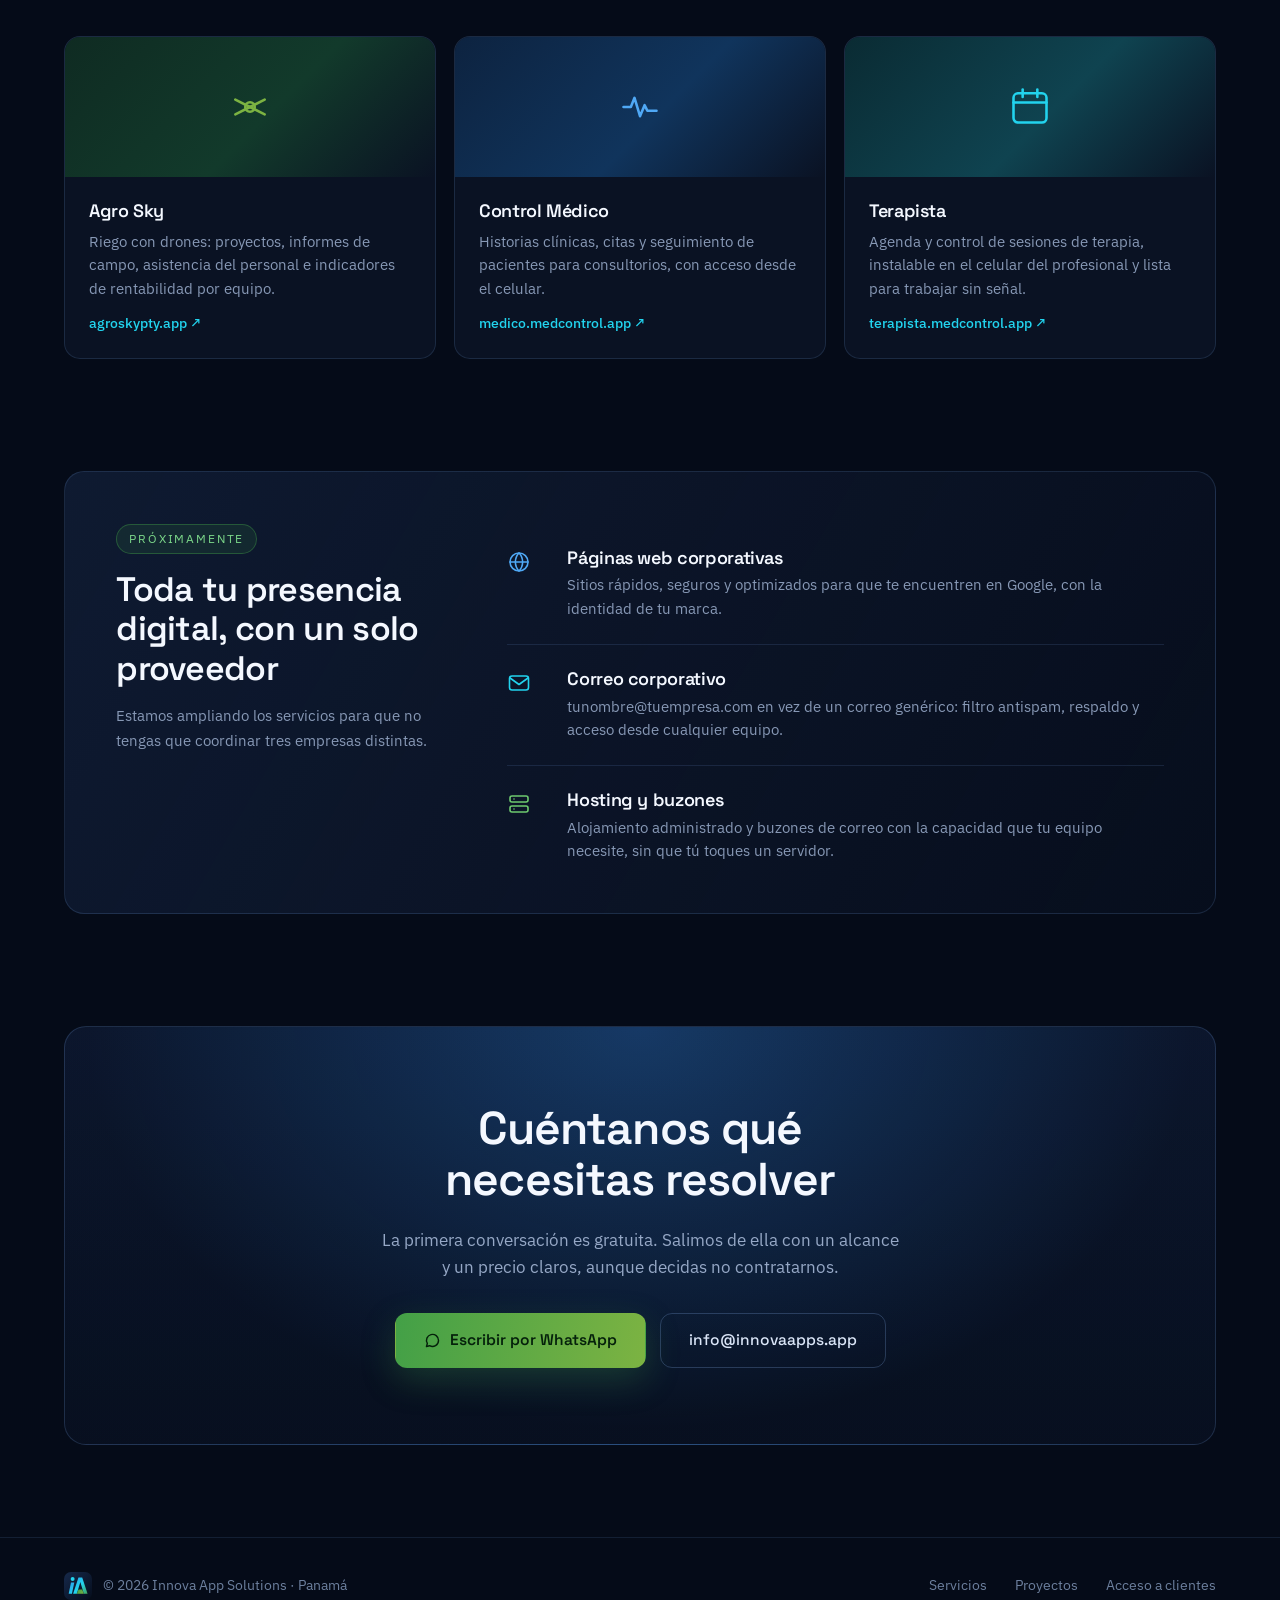
==== commit 5e14a29f: "Web: agregar la integracion con la DGI como servicio Se suma una quinta tarjeta en Servicios, a lo a" ====
--- a/web/index.html
+++ b/web/index.html
@@ -12,7 +12,7 @@
 -->
 
 <title>Innova App Solutions | Software, apps PWA y sistemas ERP a la medida en Panamá</title>
-<meta name="description" content="Desarrollamos aplicaciones PWA, sistemas ERP y plataformas SaaS a la medida de tu empresa en Panamá. Cotización con alcance cerrado y soporte continuo.">
+<meta name="description" content="Desarrollamos aplicaciones PWA, sistemas ERP y plataformas SaaS a la medida de tu empresa en Panamá, con integración a la facturación electrónica de la DGI. Cotización con alcance cerrado y soporte continuo.">
 <link rel="canonical" href="https://innovaapps.app/">
 <meta name="theme-color" content="#050b18">
 
@@ -39,7 +39,7 @@
   "@context": "https://schema.org",
   "@type": "ProfessionalService",
   "name": "Innova App Solutions",
-  "description": "Desarrollo de aplicaciones PWA, sistemas ERP y plataformas SaaS a la medida.",
+  "description": "Desarrollo de aplicaciones PWA, sistemas ERP y plataformas SaaS a la medida, con integración a la facturación electrónica de la DGI de Panamá.",
   "url": "https://innovaapps.app/",
   "email": "info@innovaapps.app",
   "areaServed": "PA",
@@ -199,7 +199,7 @@
           <h2 class="seccion__titulo">Lo que construimos</h2>
         </div>
         <p class="seccion__apoyo">
-          Cuatro formas de resolver el mismo problema: que la información de tu negocio
+          Cinco formas de resolver el mismo problema: que la información de tu negocio
           deje de vivir en papeles y hojas sueltas.
         </p>
       </div>
@@ -247,6 +247,20 @@
           <p class="servicio__texto">
             Conectamos tus hojas de cálculo, correos, facturación y servicios externos
             para que nadie vuelva a copiar y pegar datos a mano.
+          </p>
+        </article>
+
+        <article class="servicio servicio--ancho">
+          <svg width="26" height="26" viewBox="0 0 24 24" fill="none" stroke="#6ec96f" stroke-width="1.6" stroke-linecap="round" stroke-linejoin="round" aria-hidden="true">
+            <path d="M6 2.5 h9 l4 4 v15 a1 1 0 0 1 -1 1 H6 a1 1 0 0 1 -1 -1 V3.5 a1 1 0 0 1 1 -1 Z"/>
+            <path d="M14.5 2.5 V7 h4.5"/><path d="M8.5 12.5 h7"/><path d="M8.5 16.5 h4.5"/>
+          </svg>
+          <h3 class="servicio__titulo">Facturación electrónica con la DGI</h3>
+          <p class="servicio__texto">
+            Conectamos tu sistema con la facturación electrónica de Panamá a través de un
+            proveedor autorizado, para que la factura válida salga del mismo lugar donde
+            registras la venta, sin volver a escribir los datos en otro portal.
+            Nosotros resolvemos la parte técnica y te acompañamos en el trámite de autorización.
           </p>
         </article>
 
--- a/web/css/styles.css
+++ b/web/css/styles.css
@@ -533,6 +533,13 @@
 .servicio--cyan { background: linear-gradient(160deg, rgba(34, 211, 238, 0.09), rgba(10, 18, 36, 0.4)); }
 .servicio--verde { background: linear-gradient(160deg, rgba(67, 160, 71, 0.10), rgba(10, 18, 36, 0.4)); }
 .servicio--azul { background: linear-gradient(160deg, rgba(47, 143, 239, 0.08), rgba(10, 18, 36, 0.4)); }
+
+/* La quinta tarjeta ocupa el ancho completo: si no, quedaría sola en su fila. */
+.servicio--ancho {
+  grid-column: 1 / -1;
+  background: linear-gradient(120deg, rgba(67, 160, 71, 0.12), rgba(10, 18, 36, 0.4) 60%);
+}
+.servicio--ancho .servicio__texto { max-width: 78ch; }
 .servicio__titulo { font-size: clamp(19px, 2.2vw, 21px); }
 .servicio__texto {
   font-size: 15px;
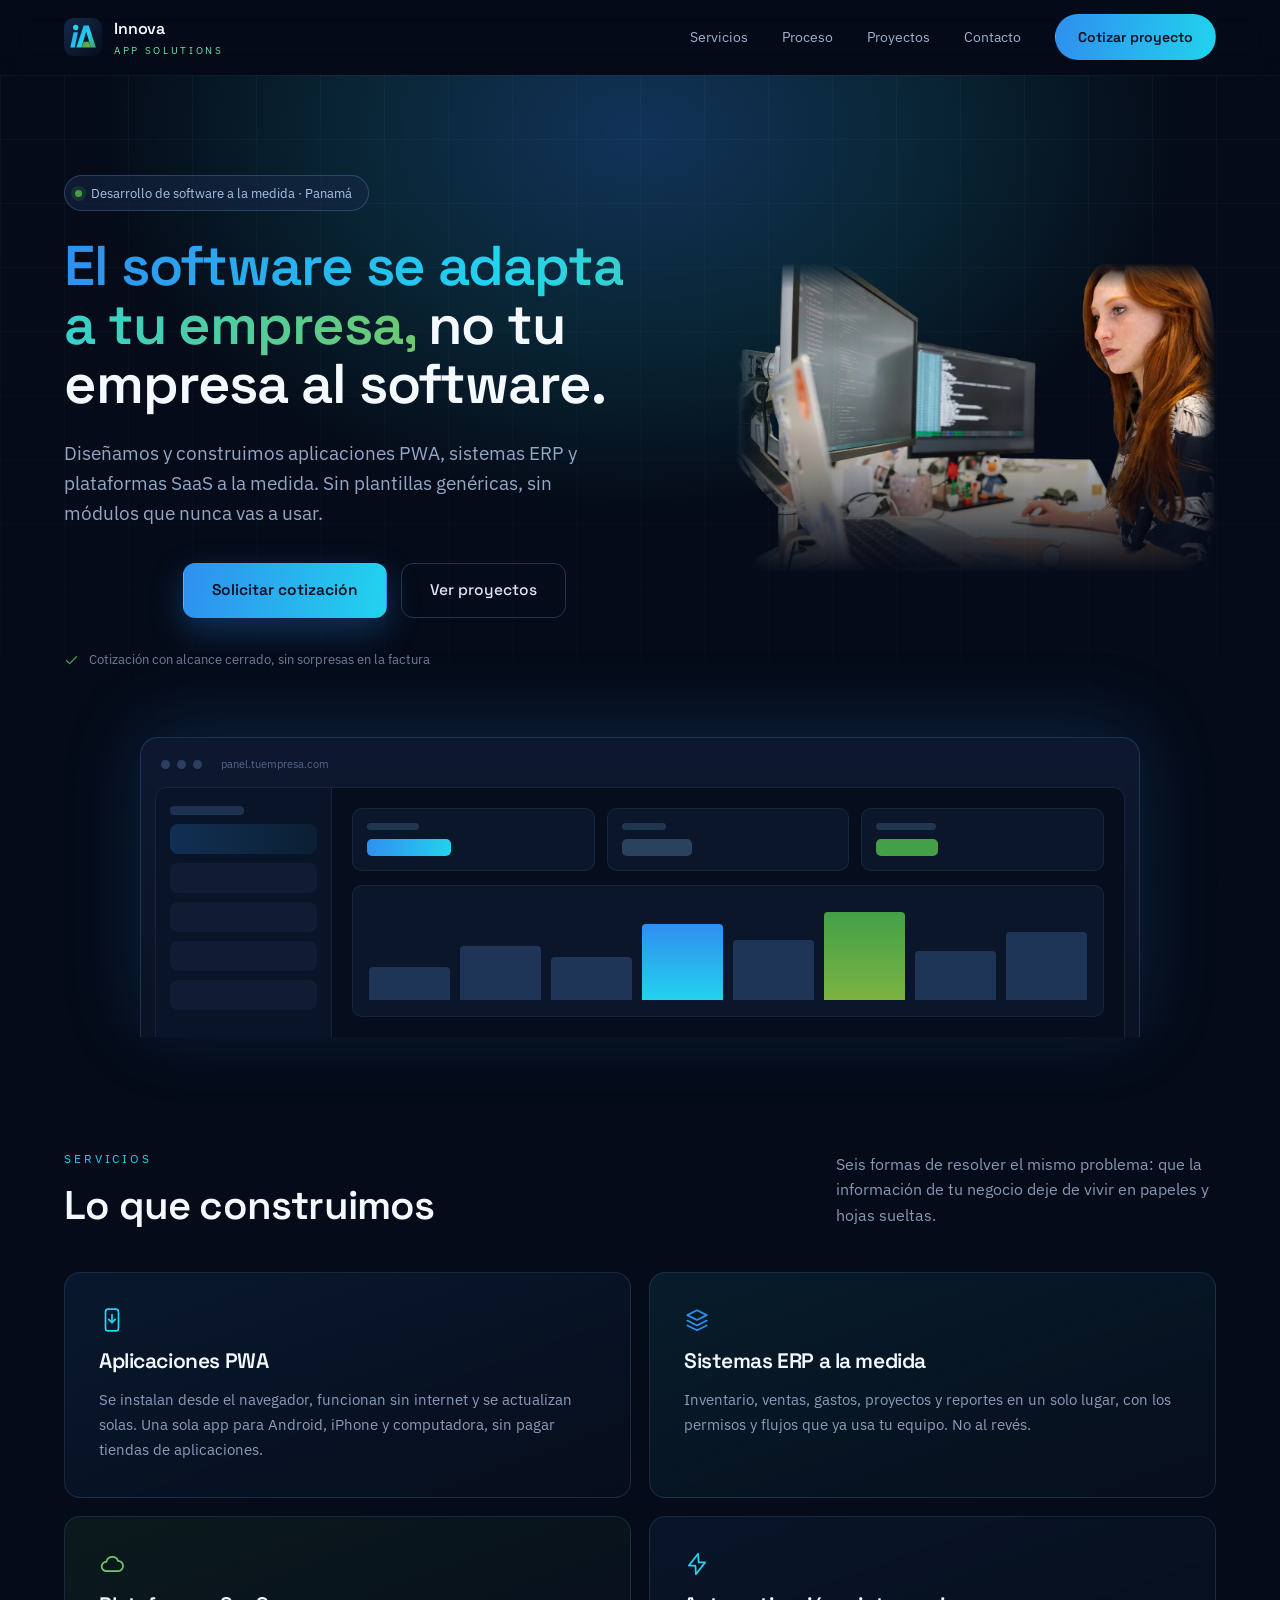
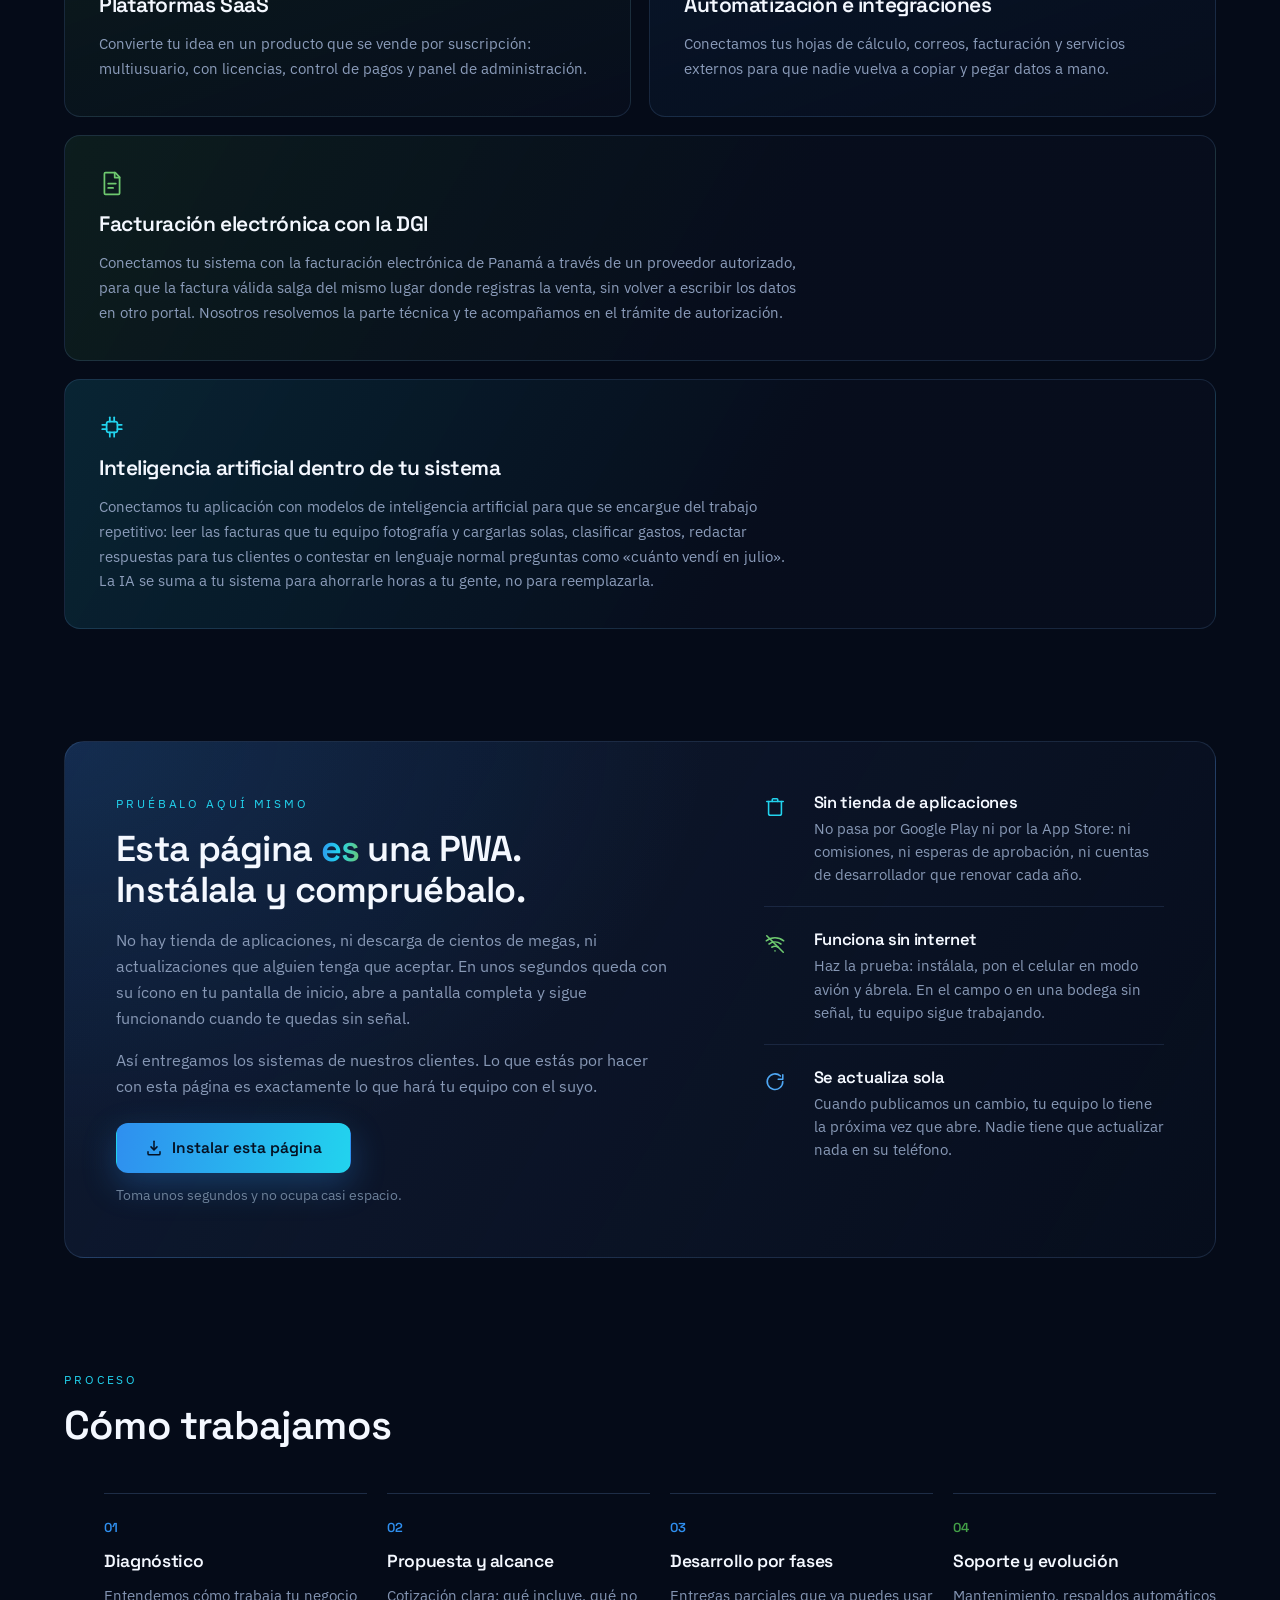
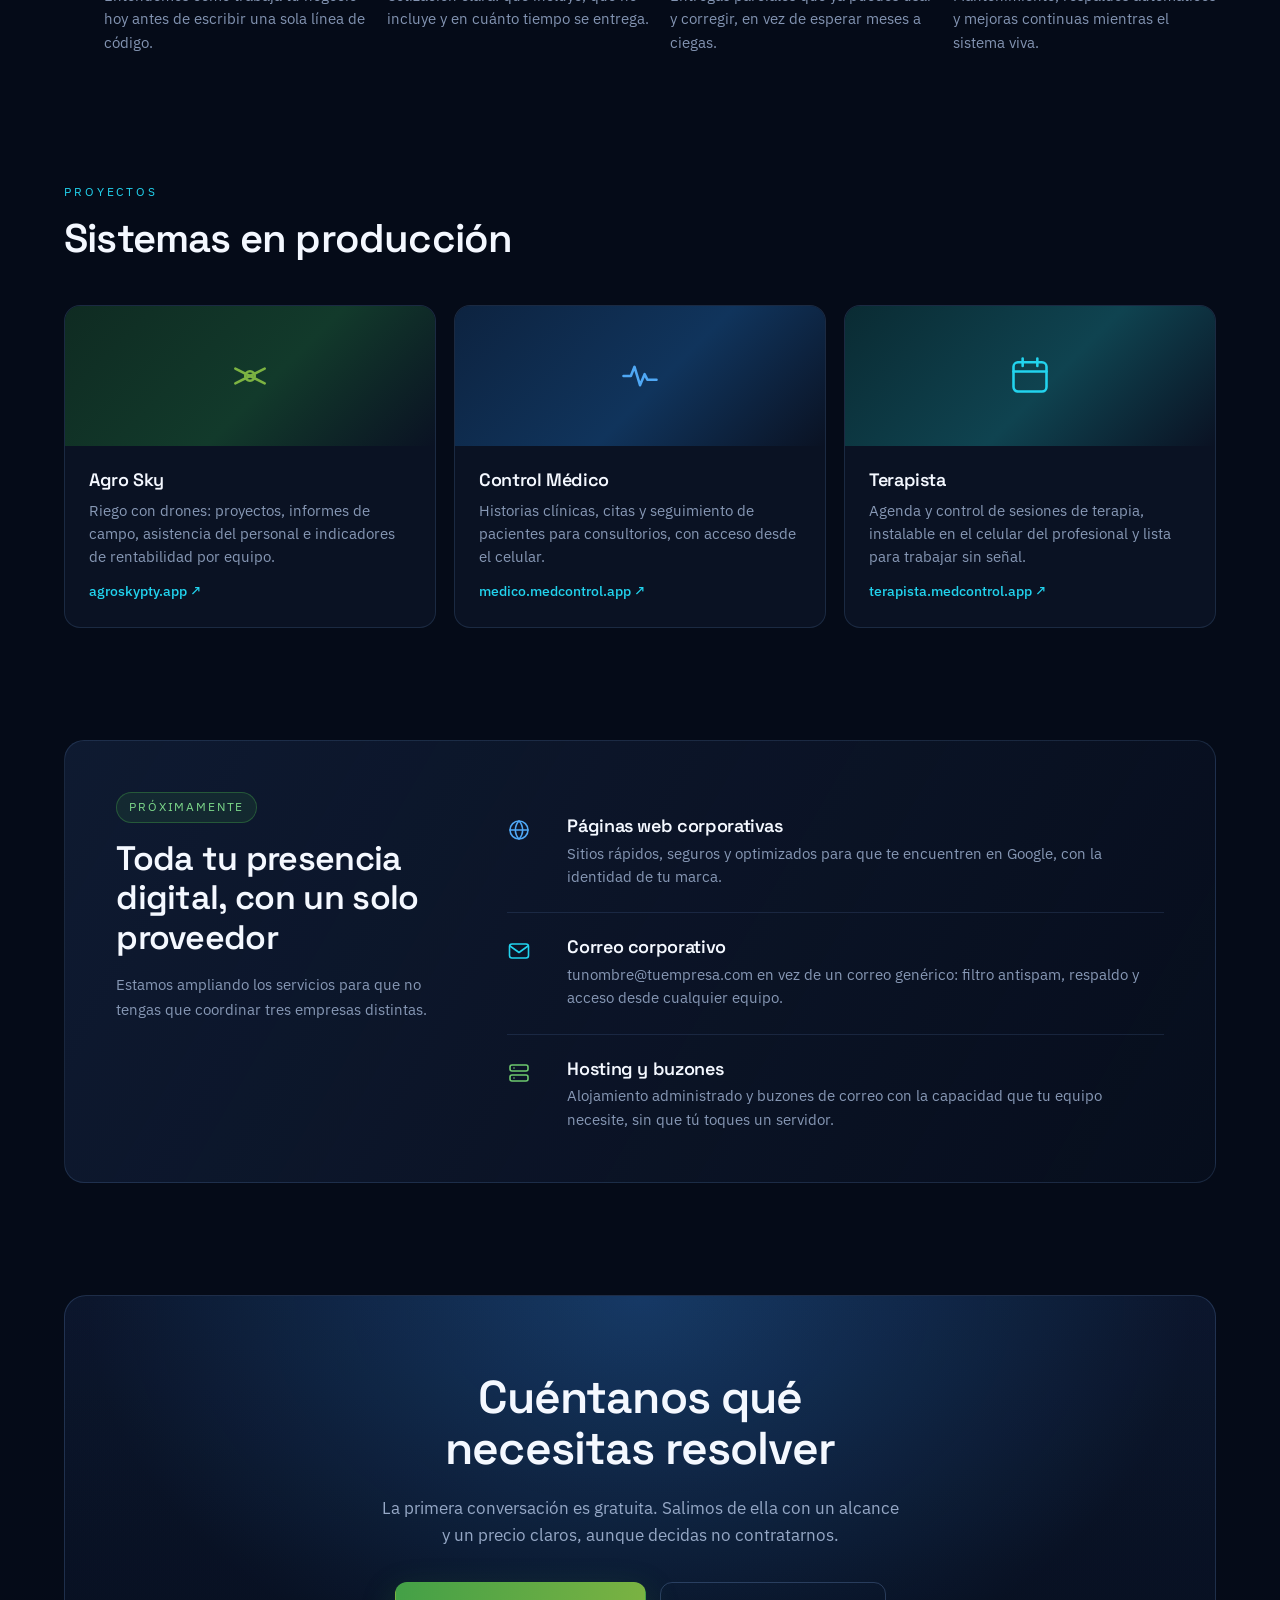
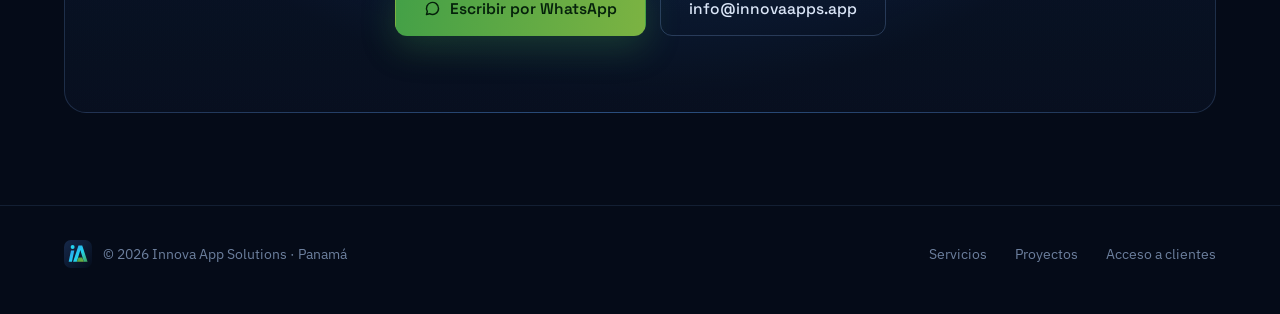
==== commit 3da1806f: "Web: agregar la integracion con IA como servicio Sexta tarjeta, a lo ancho igual que la de la DGI: s" ====
--- a/web/index.html
+++ b/web/index.html
@@ -12,7 +12,7 @@
 -->
 
 <title>Innova App Solutions | Software, apps PWA y sistemas ERP a la medida en Panamá</title>
-<meta name="description" content="Desarrollamos aplicaciones PWA, sistemas ERP y plataformas SaaS a la medida de tu empresa en Panamá, con integración a la facturación electrónica de la DGI. Cotización con alcance cerrado y soporte continuo.">
+<meta name="description" content="Apps PWA, sistemas ERP y SaaS a la medida en Panamá. Integramos facturación electrónica DGI e inteligencia artificial. Cotización con alcance cerrado.">
 <link rel="canonical" href="https://innovaapps.app/">
 <meta name="theme-color" content="#050b18">
 
@@ -39,7 +39,7 @@
   "@context": "https://schema.org",
   "@type": "ProfessionalService",
   "name": "Innova App Solutions",
-  "description": "Desarrollo de aplicaciones PWA, sistemas ERP y plataformas SaaS a la medida, con integración a la facturación electrónica de la DGI de Panamá.",
+  "description": "Desarrollo de aplicaciones PWA, sistemas ERP y plataformas SaaS a la medida, con integración a la facturación electrónica de la DGI de Panamá y a modelos de inteligencia artificial.",
   "url": "https://innovaapps.app/",
   "email": "info@innovaapps.app",
   "areaServed": "PA",
@@ -199,7 +199,7 @@
           <h2 class="seccion__titulo">Lo que construimos</h2>
         </div>
         <p class="seccion__apoyo">
-          Cinco formas de resolver el mismo problema: que la información de tu negocio
+          Seis formas de resolver el mismo problema: que la información de tu negocio
           deje de vivir en papeles y hojas sueltas.
         </p>
       </div>
@@ -261,6 +261,22 @@
             proveedor autorizado, para que la factura válida salga del mismo lugar donde
             registras la venta, sin volver a escribir los datos en otro portal.
             Nosotros resolvemos la parte técnica y te acompañamos en el trámite de autorización.
+          </p>
+        </article>
+
+        <article class="servicio servicio--ancho servicio--ia">
+          <svg width="26" height="26" viewBox="0 0 24 24" fill="none" stroke="#22d3ee" stroke-width="1.6" stroke-linecap="round" stroke-linejoin="round" aria-hidden="true">
+            <rect x="7" y="7" width="10" height="10" rx="2"/>
+            <path d="M10 3 v4"/><path d="M14 3 v4"/><path d="M10 17 v4"/><path d="M14 17 v4"/>
+            <path d="M3 10 h4"/><path d="M3 14 h4"/><path d="M17 10 h4"/><path d="M17 14 h4"/>
+          </svg>
+          <h3 class="servicio__titulo">Inteligencia artificial dentro de tu sistema</h3>
+          <p class="servicio__texto">
+            Conectamos tu aplicación con modelos de inteligencia artificial para que se encargue
+            del trabajo repetitivo: leer las facturas que tu equipo fotografía y cargarlas solas,
+            clasificar gastos, redactar respuestas para tus clientes o contestar en lenguaje
+            normal preguntas como &laquo;cuánto vendí en julio&raquo;. La IA se suma a tu sistema
+            para ahorrarle horas a tu gente, no para reemplazarla.
           </p>
         </article>
 
--- a/web/css/styles.css
+++ b/web/css/styles.css
@@ -359,6 +359,10 @@
   flex-wrap: wrap;
   gap: 14px;
   margin-top: 8px;
+  /* La columna es flex, asi que los hijos se encogen a su contenido: sin el
+     stretch, centrar no tendria efecto porque la fila mide lo mismo que los botones. */
+  align-self: stretch;
+  justify-content: center;
 }
 
 .hero__nota {
@@ -540,6 +544,7 @@
   background: linear-gradient(120deg, rgba(67, 160, 71, 0.12), rgba(10, 18, 36, 0.4) 60%);
 }
 .servicio--ancho .servicio__texto { max-width: 78ch; }
+.servicio--ia { background: linear-gradient(120deg, rgba(34, 211, 238, 0.13), rgba(10, 18, 36, 0.4) 60%); }
 .servicio__titulo { font-size: clamp(19px, 2.2vw, 21px); }
 .servicio__texto {
   font-size: 15px;
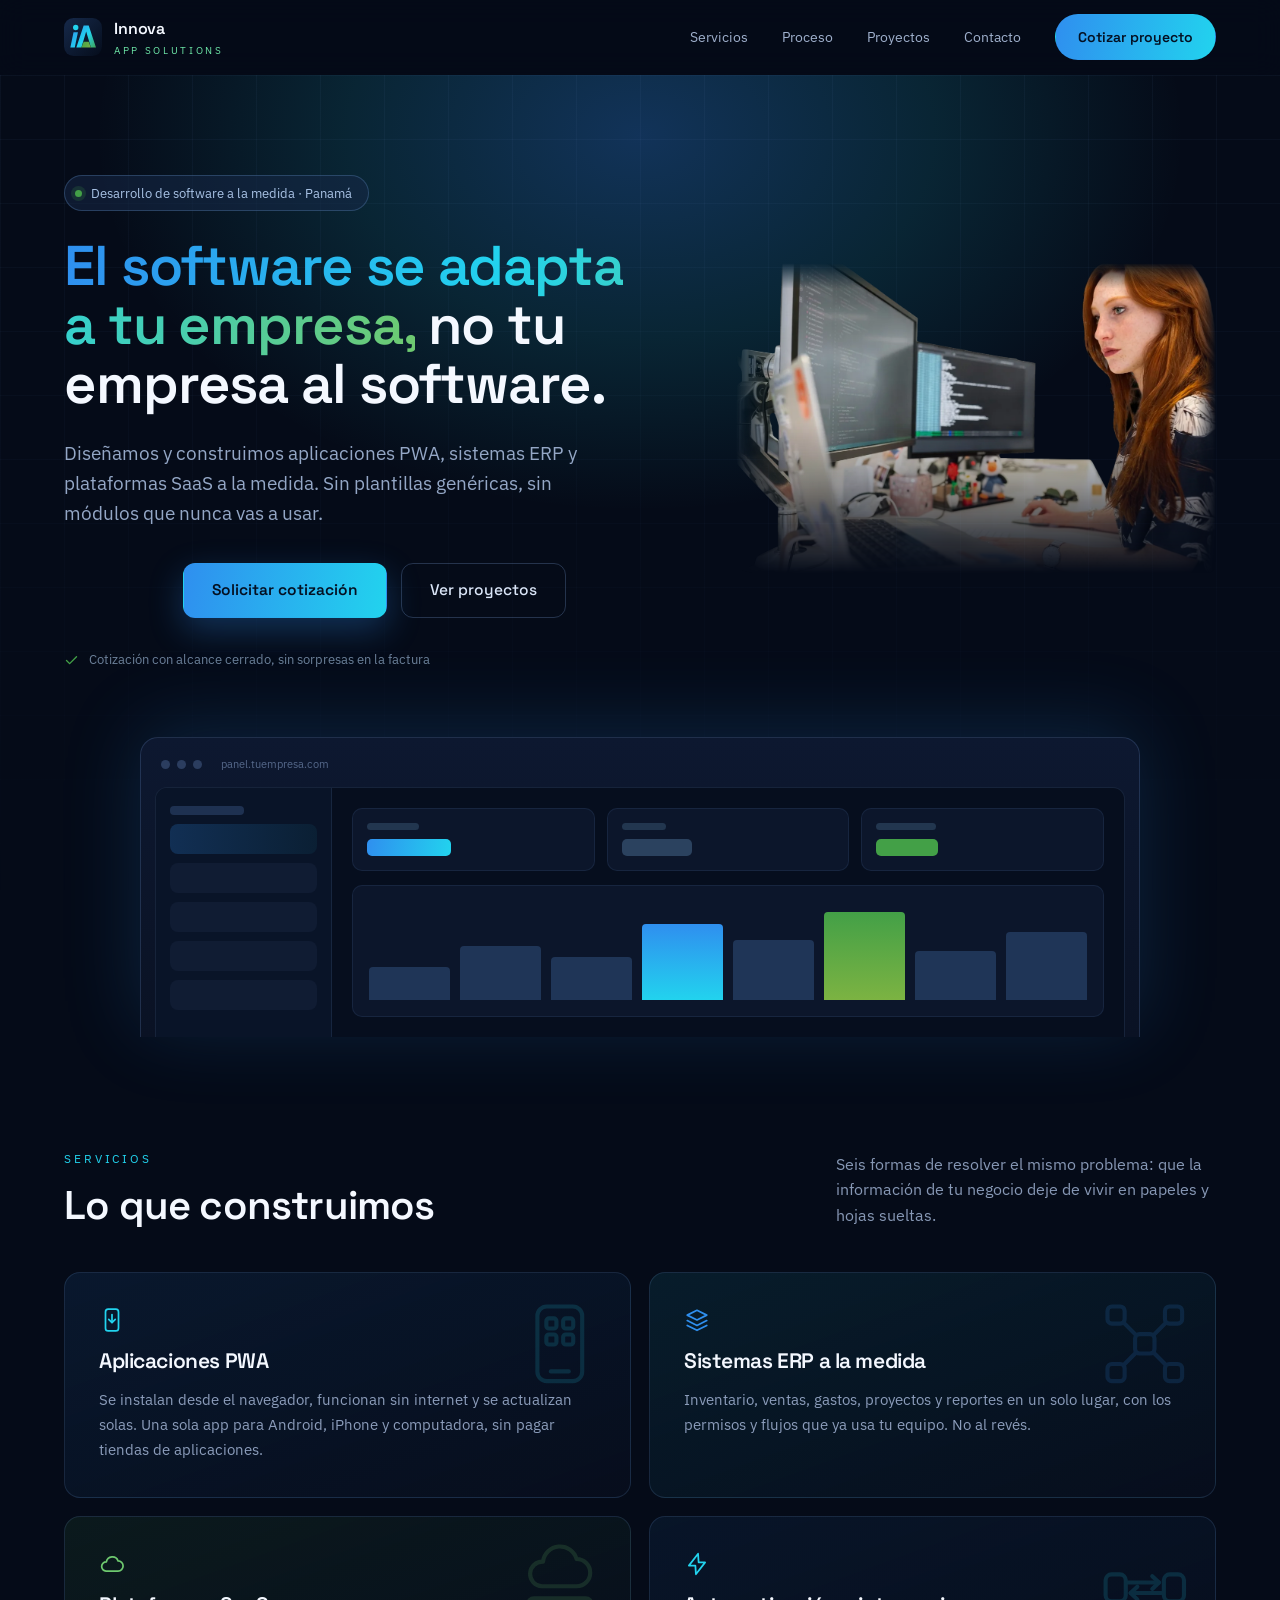
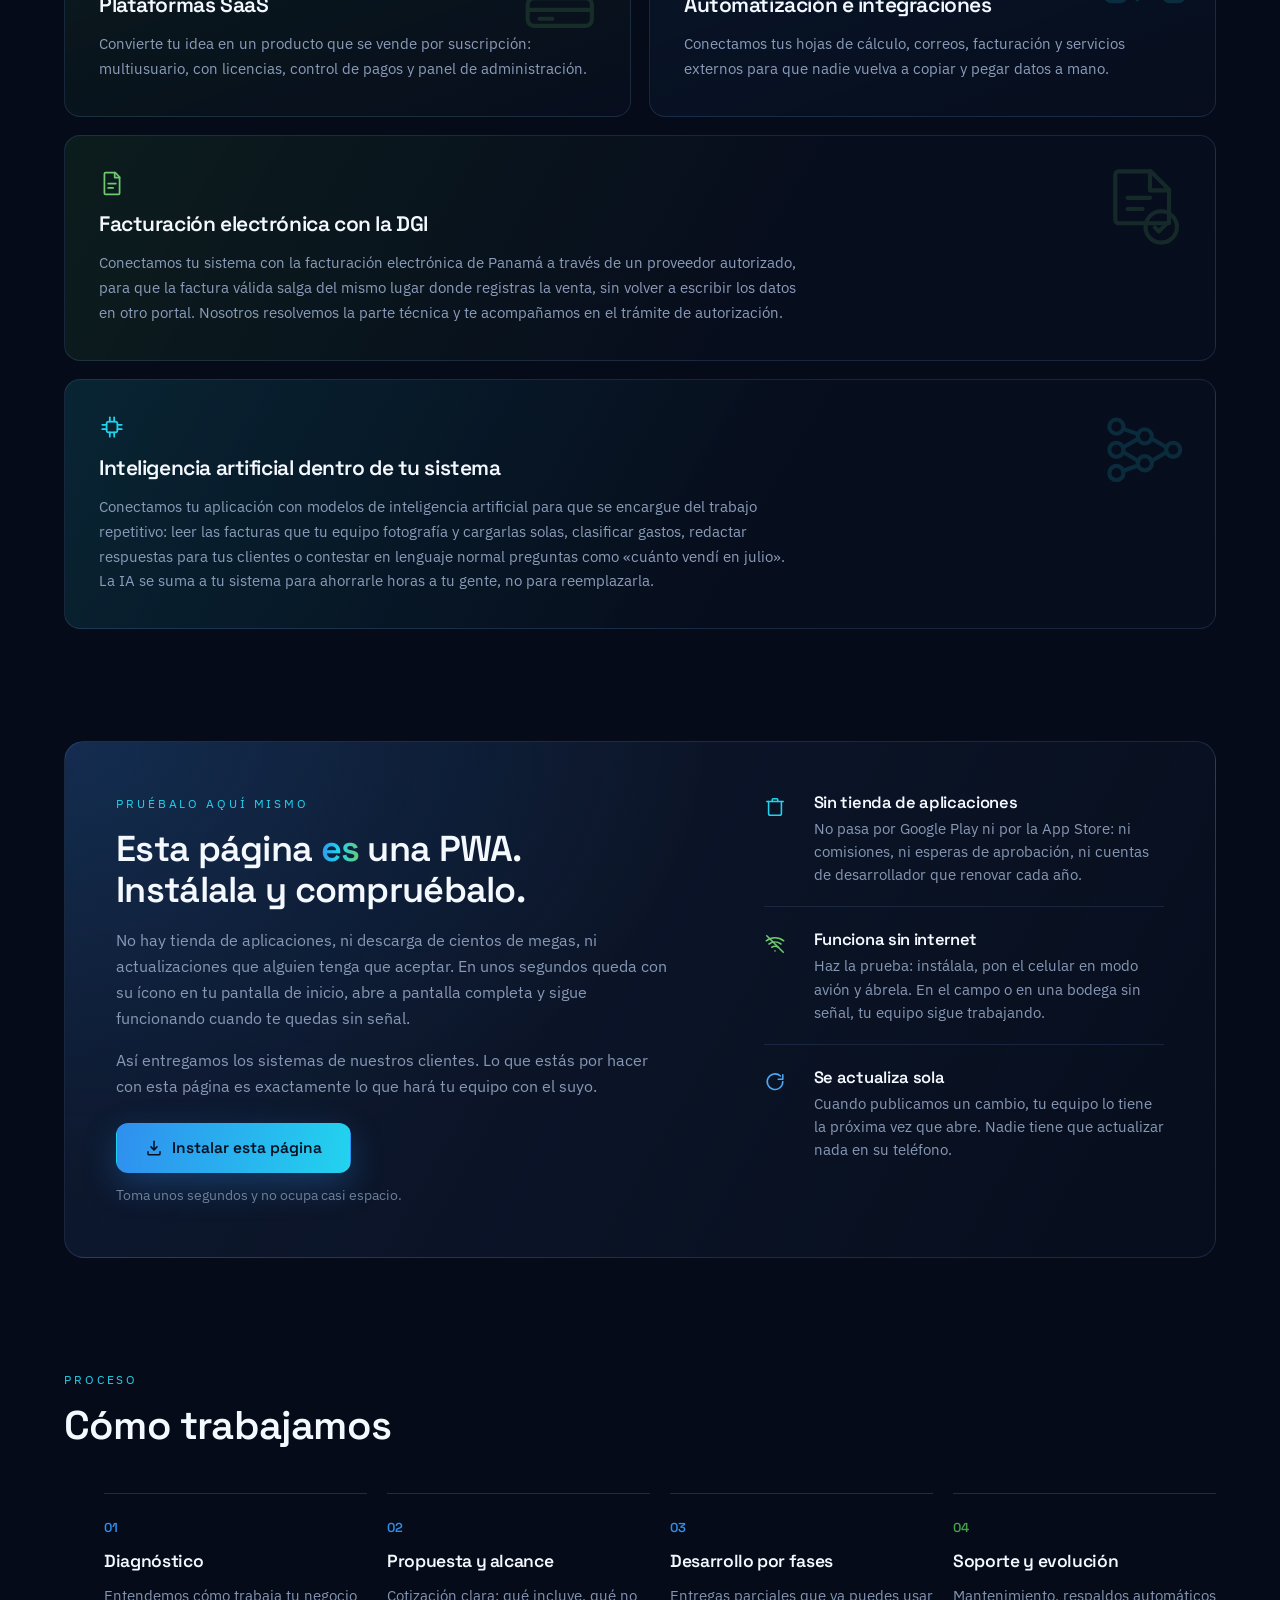
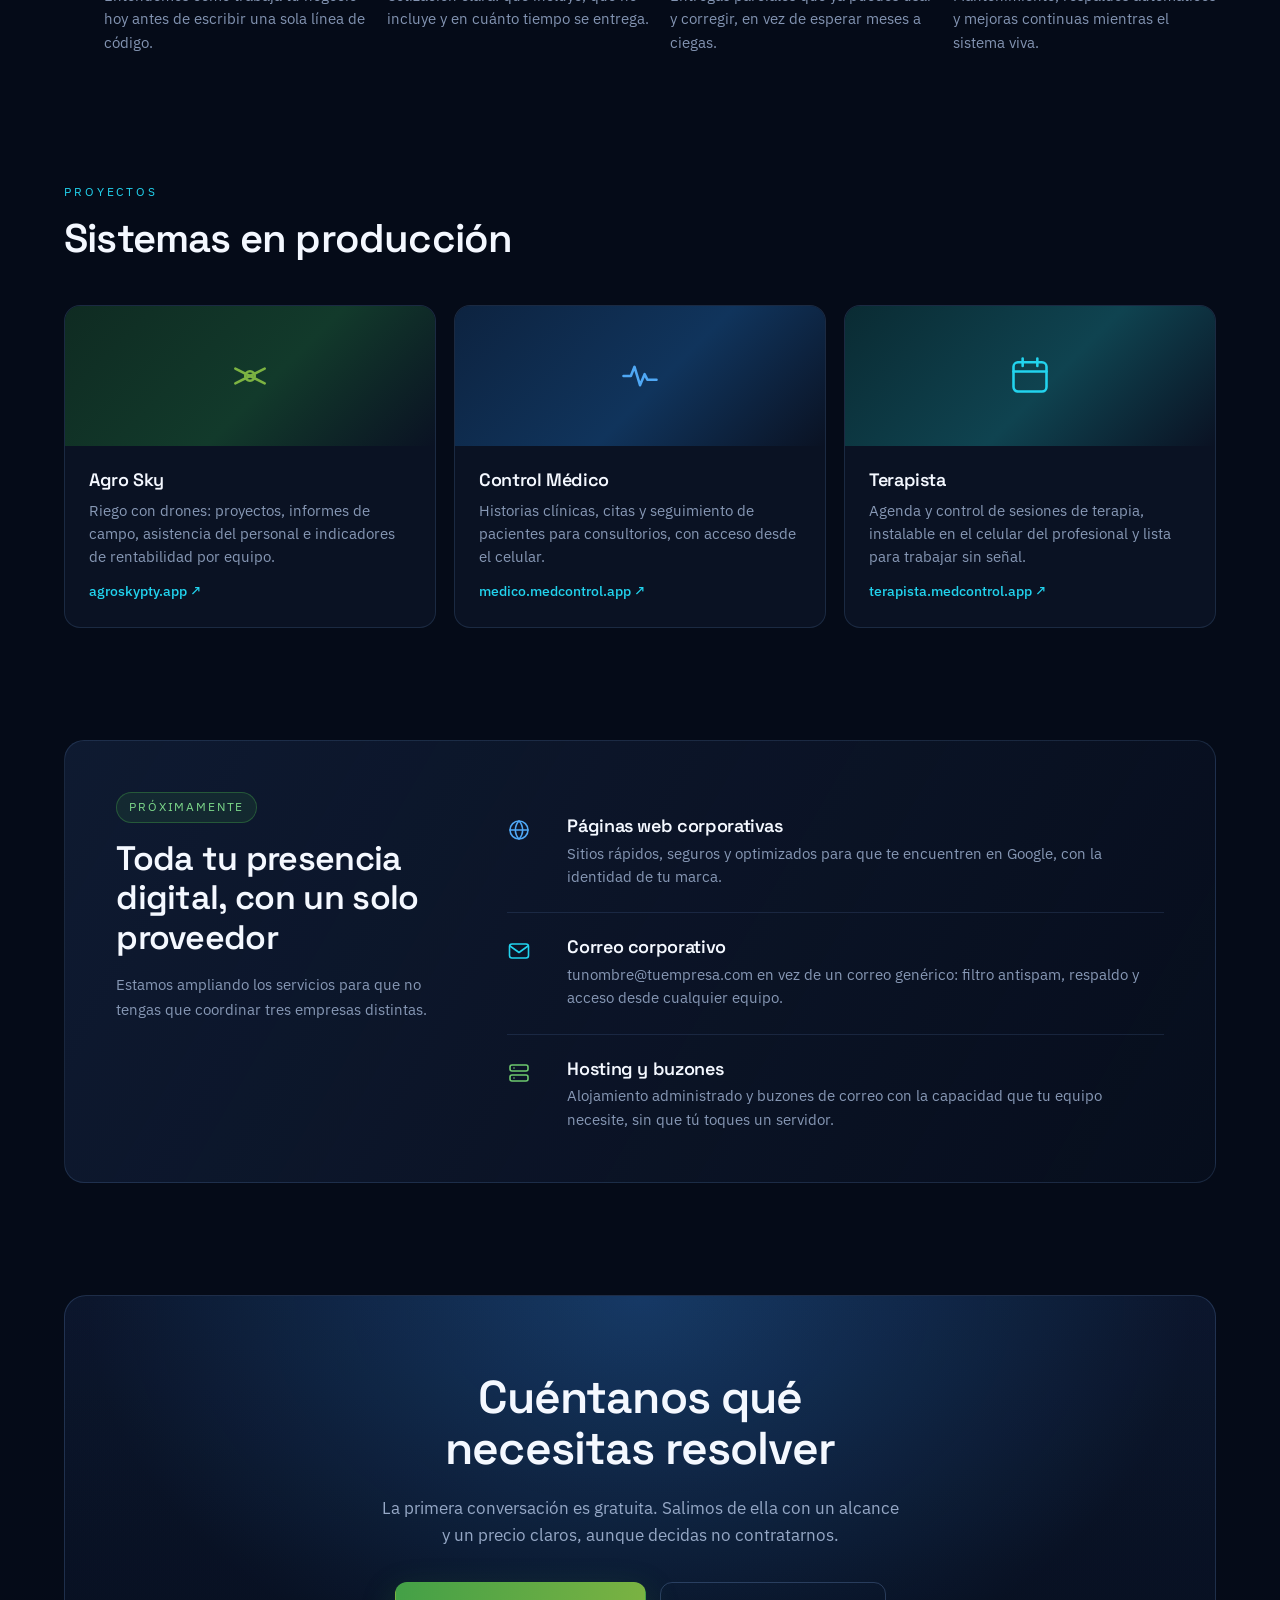
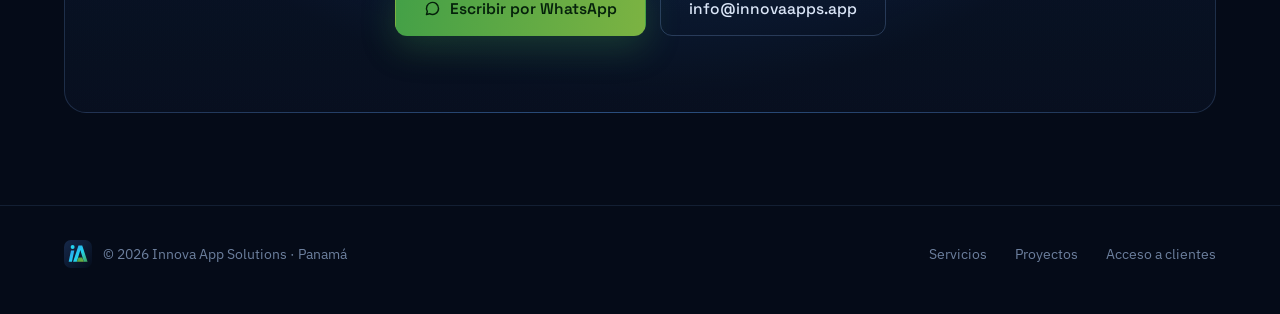
==== commit 2d7bf7b8: "Web: icono grande de fondo en cada tarjeta de servicio La esquina superior derecha de las tarjetas q" ====
--- a/web/index.html
+++ b/web/index.html
@@ -207,6 +207,7 @@
       <div class="servicios">
 
         <article class="servicio">
+          <svg class="servicio__marca" viewBox="0 0 24 24" fill="none" stroke="#22d3ee" stroke-width="1.1" stroke-linecap="round" stroke-linejoin="round" aria-hidden="true"><rect x="6" y="2" width="12" height="20" rx="2.5"/><rect x="8.4" y="5.2" width="2.7" height="2.7" rx="0.7"/><rect x="12.9" y="5.2" width="2.7" height="2.7" rx="0.7"/><rect x="8.4" y="9.5" width="2.7" height="2.7" rx="0.7"/><rect x="12.9" y="9.5" width="2.7" height="2.7" rx="0.7"/><path d="M9.6 19.4 h4.8"/></svg>
           <svg width="26" height="26" viewBox="0 0 24 24" fill="none" stroke="#22d3ee" stroke-width="1.6" stroke-linecap="round" stroke-linejoin="round" aria-hidden="true">
             <rect x="6" y="2" width="12" height="20" rx="2.5"/><path d="M12 7 v7"/><path d="M9 11.5 L12 14.5 L15 11.5"/>
           </svg>
@@ -218,6 +219,7 @@
         </article>
 
         <article class="servicio servicio--cyan">
+          <svg class="servicio__marca" viewBox="0 0 24 24" fill="none" stroke="#2f8fef" stroke-width="1.1" stroke-linecap="round" stroke-linejoin="round" aria-hidden="true"><rect x="9.4" y="9.4" width="5.2" height="5.2" rx="1.2"/><rect x="2" y="2" width="4.6" height="4.6" rx="1.2"/><rect x="17.4" y="2" width="4.6" height="4.6" rx="1.2"/><rect x="2" y="17.4" width="4.6" height="4.6" rx="1.2"/><rect x="17.4" y="17.4" width="4.6" height="4.6" rx="1.2"/><path d="M6.6 6.6 L9.4 9.4"/><path d="M17.4 6.6 L14.6 9.4"/><path d="M6.6 17.4 L9.4 14.6"/><path d="M17.4 17.4 L14.6 14.6"/></svg>
           <svg width="26" height="26" viewBox="0 0 24 24" fill="none" stroke="#2f8fef" stroke-width="1.6" stroke-linecap="round" stroke-linejoin="round" aria-hidden="true">
             <path d="M12 3 L21 7.5 L12 12 L3 7.5 Z"/><path d="M3 12.5 L12 17 L21 12.5"/><path d="M3 17 L12 21.5 L21 17"/>
           </svg>
@@ -229,6 +231,7 @@
         </article>
 
         <article class="servicio servicio--verde">
+          <svg class="servicio__marca" viewBox="0 0 24 24" fill="none" stroke="#6ec96f" stroke-width="1.1" stroke-linecap="round" stroke-linejoin="round" aria-hidden="true"><path d="M7.2 11.6 A3.3 3.3 0 0 1 7.5 5 A4.6 4.6 0 0 1 16.5 4.3 A3.1 3.1 0 0 1 16.5 11.6 Z"/><rect x="3.4" y="14.8" width="17.2" height="7.4" rx="1.7"/><path d="M3.4 17.9 h17.2"/><path d="M6.6 20.3 h3.4"/></svg>
           <svg width="26" height="26" viewBox="0 0 24 24" fill="none" stroke="#6ec96f" stroke-width="1.6" stroke-linecap="round" stroke-linejoin="round" aria-hidden="true">
             <path d="M6.5 18.5 A4.2 4.2 0 0 1 6.8 10.1 A5.6 5.6 0 0 1 17.6 9.2 A3.9 3.9 0 0 1 17.6 18.5 Z"/>
           </svg>
@@ -240,6 +243,7 @@
         </article>
 
         <article class="servicio servicio--azul">
+          <svg class="servicio__marca" viewBox="0 0 24 24" fill="none" stroke="#22d3ee" stroke-width="1.1" stroke-linecap="round" stroke-linejoin="round" aria-hidden="true"><rect x="1.5" y="8.4" width="5.4" height="7.2" rx="1.6"/><rect x="17.1" y="8.4" width="5.4" height="7.2" rx="1.6"/><path d="M7.6 10.6 h8.2"/><path d="M14 8.9 L15.8 10.6 L14 12.3"/><path d="M16.4 13.4 h-8.2"/><path d="M10 11.7 L8.2 13.4 L10 15.1"/></svg>
           <svg width="26" height="26" viewBox="0 0 24 24" fill="none" stroke="#22d3ee" stroke-width="1.6" stroke-linecap="round" stroke-linejoin="round" aria-hidden="true">
             <path d="M13 2.5 L4.5 13.5 h6 L11 21.5 L19.5 10.5 h-6 Z"/>
           </svg>
@@ -251,6 +255,7 @@
         </article>
 
         <article class="servicio servicio--ancho">
+          <svg class="servicio__marca" viewBox="0 0 24 24" fill="none" stroke="#6ec96f" stroke-width="1.1" stroke-linecap="round" stroke-linejoin="round" aria-hidden="true"><path d="M5 2.5 h8.6 l4.9 4.9 v9 H5 a0.9 0.9 0 0 1 -0.9 -0.9 V3.4 a0.9 0.9 0 0 1 0.9 -0.9 Z"/><path d="M13.4 2.5 V7.6 h5.1"/><path d="M7.4 9.6 h6"/><path d="M7.4 12.6 h4"/><circle cx="16.4" cy="17.4" r="4.2"/><path d="M14.7 17.5 L15.8 18.6 L18.1 16.2"/></svg>
           <svg width="26" height="26" viewBox="0 0 24 24" fill="none" stroke="#6ec96f" stroke-width="1.6" stroke-linecap="round" stroke-linejoin="round" aria-hidden="true">
             <path d="M6 2.5 h9 l4 4 v15 a1 1 0 0 1 -1 1 H6 a1 1 0 0 1 -1 -1 V3.5 a1 1 0 0 1 1 -1 Z"/>
             <path d="M14.5 2.5 V7 h4.5"/><path d="M8.5 12.5 h7"/><path d="M8.5 16.5 h4.5"/>
@@ -265,6 +270,7 @@
         </article>
 
         <article class="servicio servicio--ancho servicio--ia">
+          <svg class="servicio__marca" viewBox="0 0 24 24" fill="none" stroke="#22d3ee" stroke-width="1.1" stroke-linecap="round" stroke-linejoin="round" aria-hidden="true"><circle cx="4.4" cy="5.8" r="1.9"/><circle cx="4.4" cy="12" r="1.9"/><circle cx="4.4" cy="18.2" r="1.9"/><circle cx="12" cy="8.4" r="1.9"/><circle cx="12" cy="15.6" r="1.9"/><circle cx="19.6" cy="12" r="1.9"/><path d="M6.2 6.4 L10.2 7.8"/><path d="M6.2 11.4 L10.3 9"/><path d="M6.2 12.6 L10.3 15"/><path d="M6.2 17.6 L10.2 16.2"/><path d="M13.8 9 L17.9 11.4"/><path d="M13.8 15 L17.9 12.6"/></svg>
           <svg width="26" height="26" viewBox="0 0 24 24" fill="none" stroke="#22d3ee" stroke-width="1.6" stroke-linecap="round" stroke-linejoin="round" aria-hidden="true">
             <rect x="7" y="7" width="10" height="10" rx="2"/>
             <path d="M10 3 v4"/><path d="M14 3 v4"/><path d="M10 17 v4"/><path d="M14 17 v4"/>
--- a/web/css/styles.css
+++ b/web/css/styles.css
@@ -534,6 +534,23 @@
   border-color: rgba(120, 165, 230, 0.34);
   transform: translateY(-2px);
 }
+
+/* Ícono grande de fondo, en la esquina que quedaba vacía. */
+.servicio { position: relative; }
+.servicio__marca {
+  position: absolute;
+  top: clamp(16px, 2vw, 26px);
+  right: clamp(16px, 2vw, 26px);
+  width: clamp(58px, 7vw, 96px);
+  height: auto;
+  opacity: 0.15;
+  pointer-events: none;
+}
+/* El texto se levanta por encima: si el título es largo y llega hasta la
+   esquina, pasa por delante del ícono en vez de quedar tapado. */
+.servicio > svg:not(.servicio__marca),
+.servicio__titulo,
+.servicio__texto { position: relative; z-index: 1; }
 .servicio--cyan { background: linear-gradient(160deg, rgba(34, 211, 238, 0.09), rgba(10, 18, 36, 0.4)); }
 .servicio--verde { background: linear-gradient(160deg, rgba(67, 160, 71, 0.10), rgba(10, 18, 36, 0.4)); }
 .servicio--azul { background: linear-gradient(160deg, rgba(47, 143, 239, 0.08), rgba(10, 18, 36, 0.4)); }
